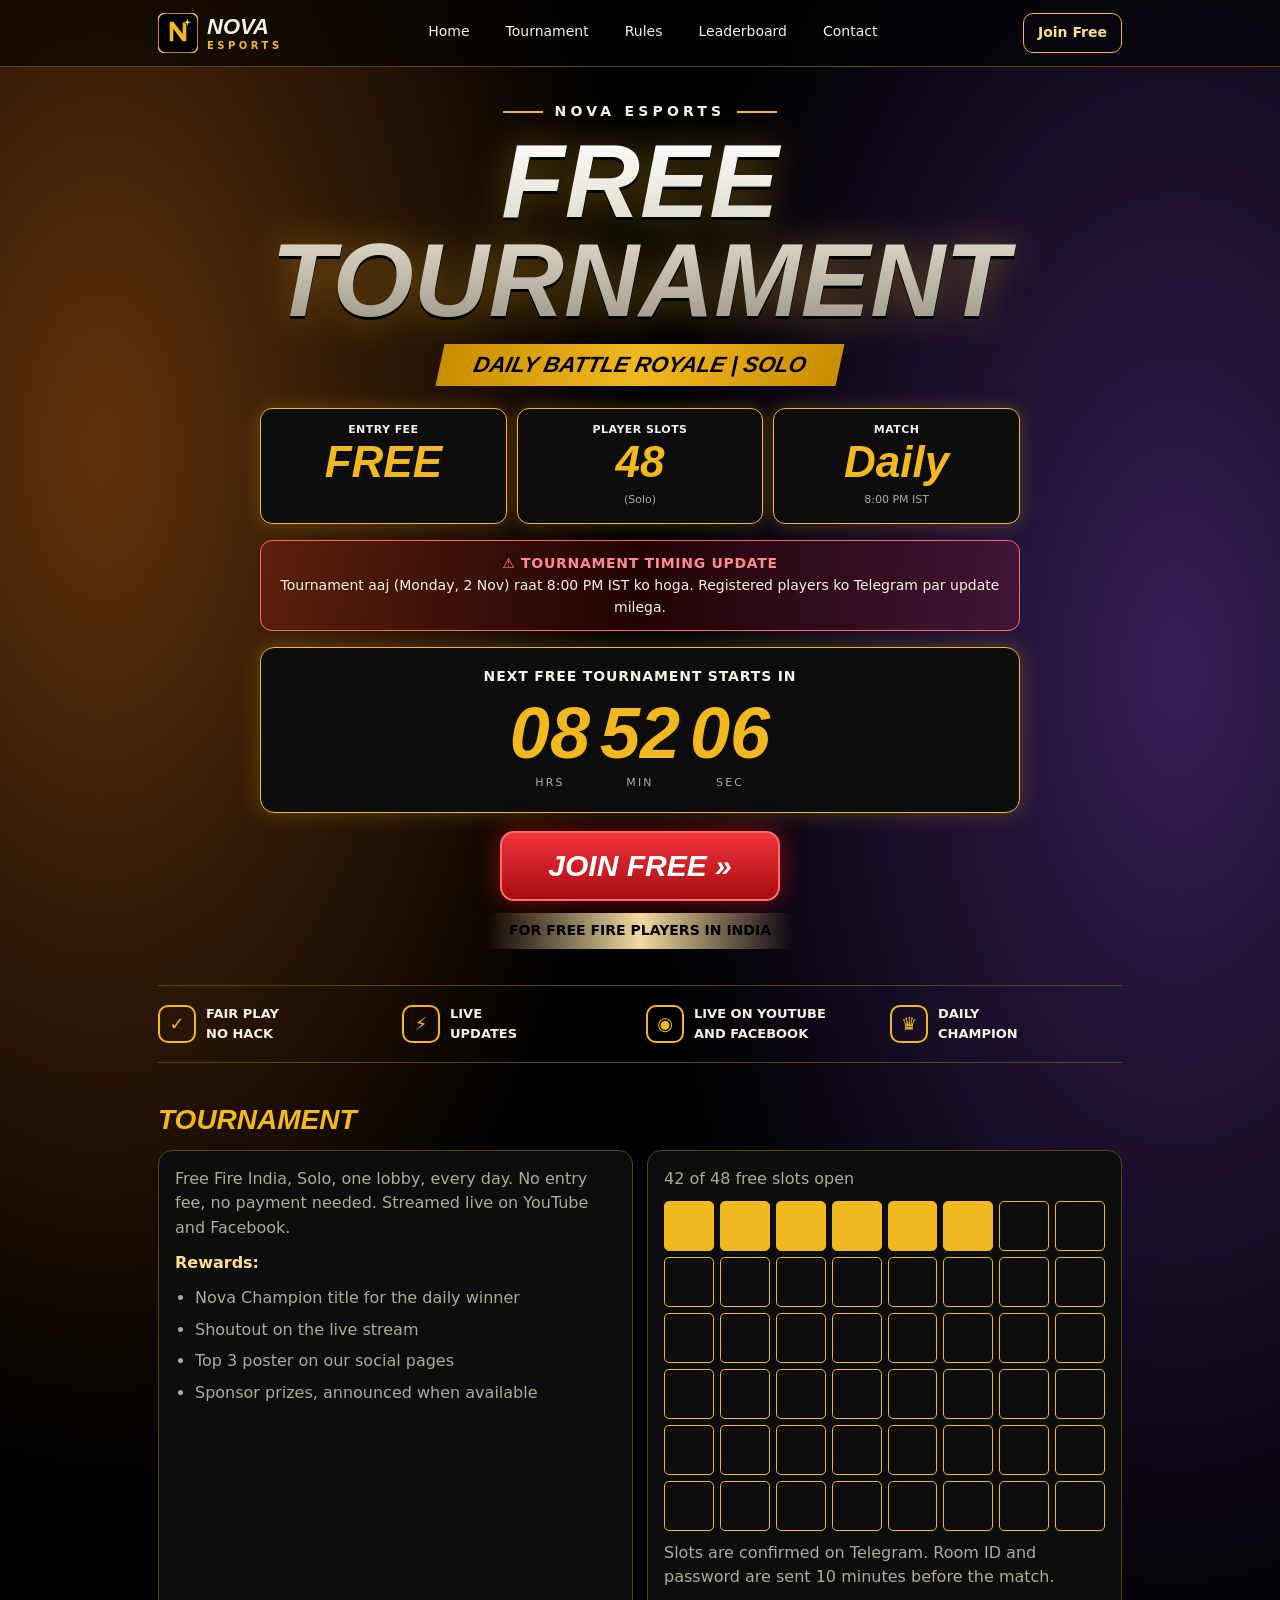
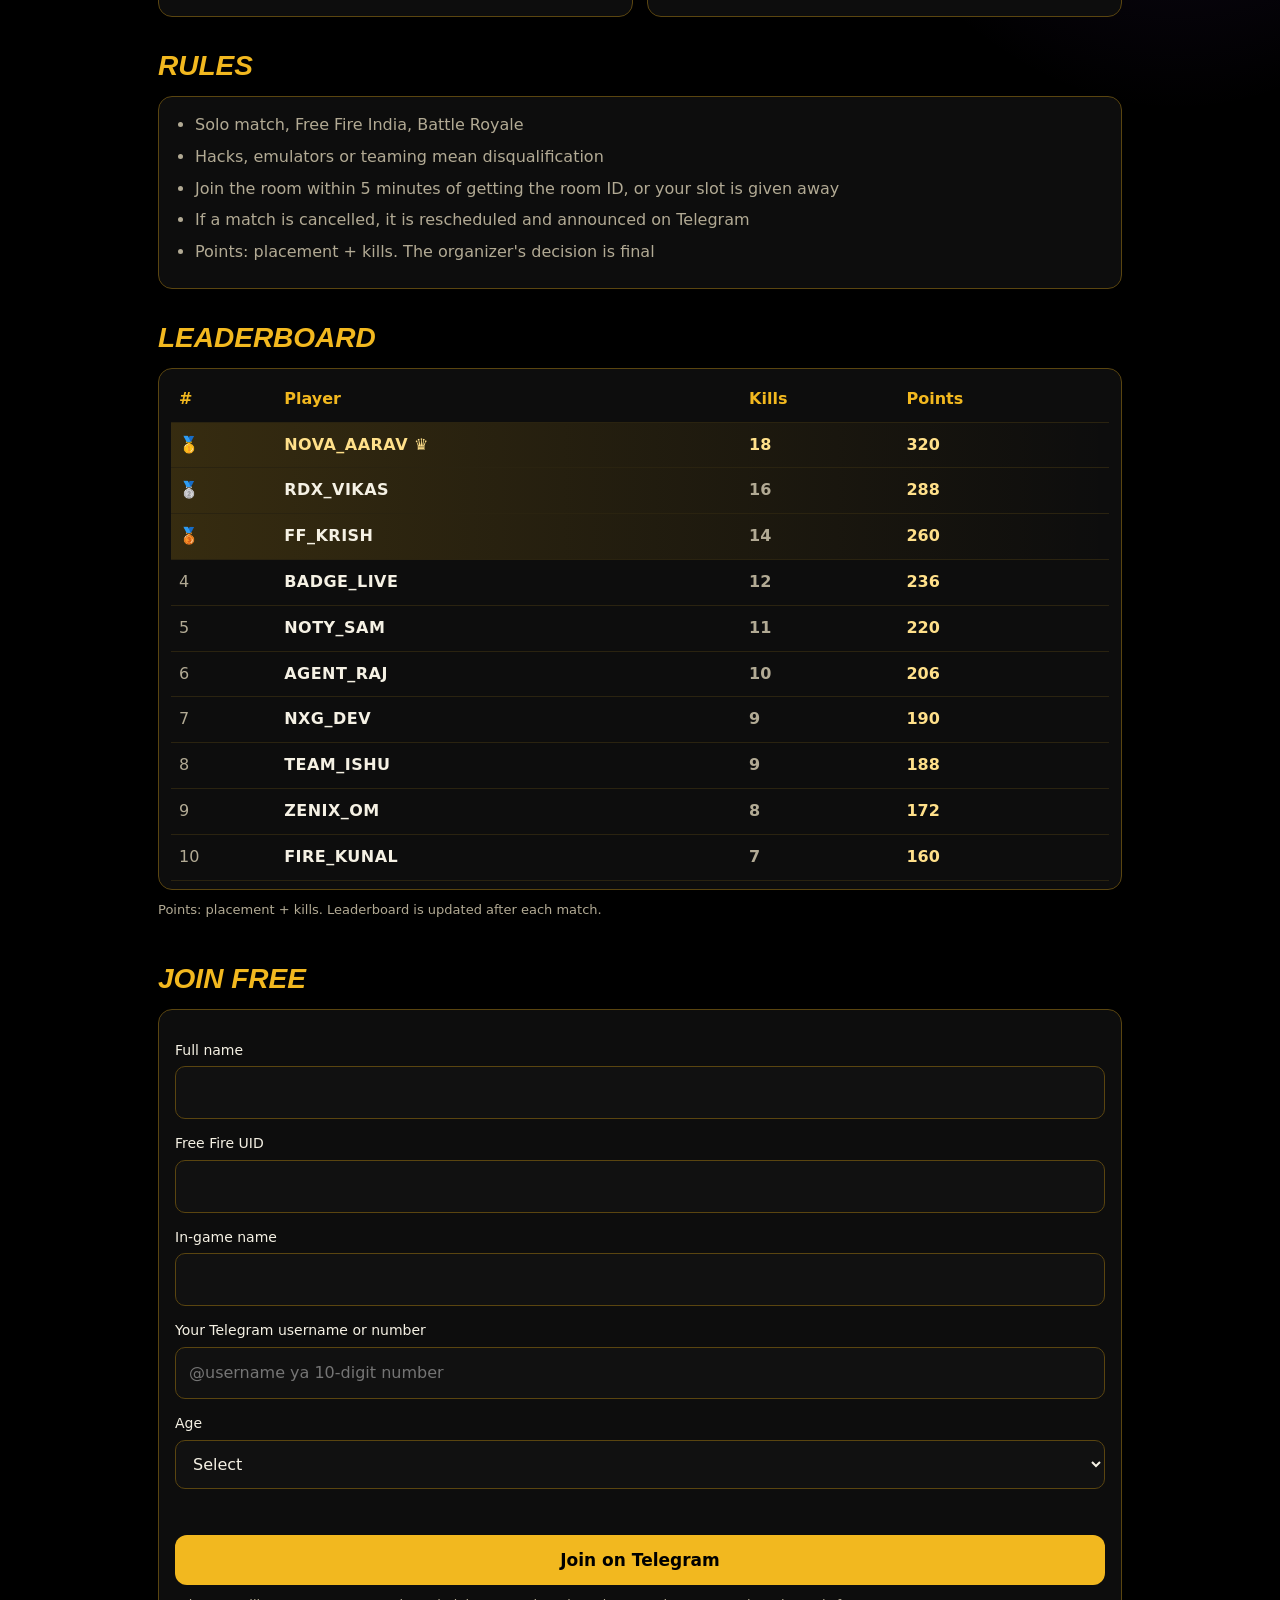
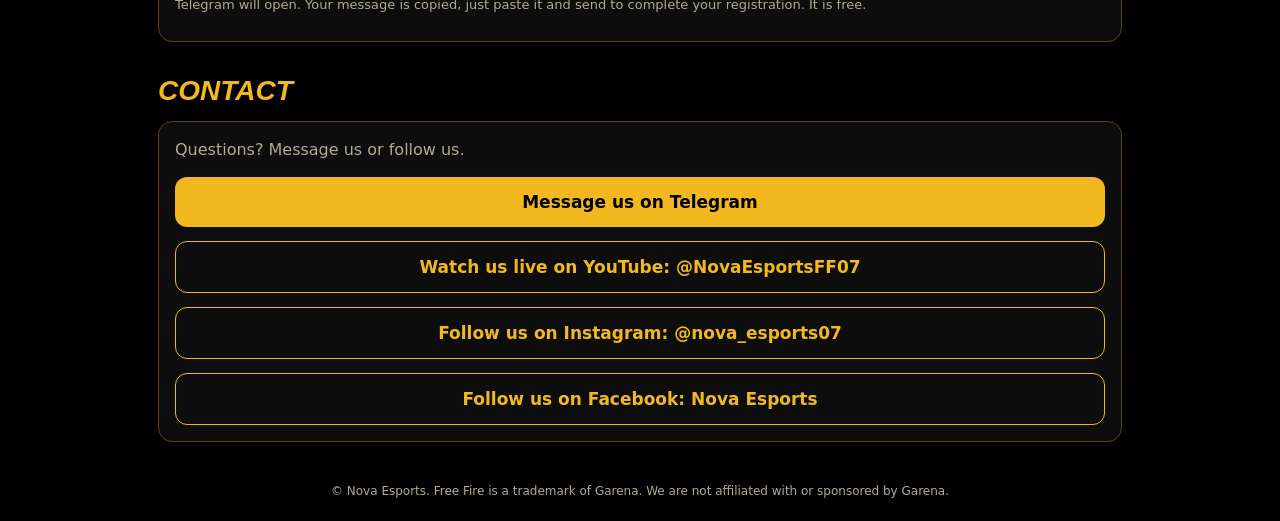
==== index.html @ c54a6882 "Switch registration and contact from WhatsApp to Telegram Co-Authored-By: Claude Sonnet 5.5 <noreply" ====
<!DOCTYPE html>
<html lang="en">
<head>
<meta charset="utf-8">
<meta name="viewport" content="width=device-width, initial-scale=1, viewport-fit=cover">
<meta name="theme-color" content="#000000">
<title>Nova Esports | Free Fire Free Daily Tournament</title>
<style>
:root{--gold:#f2b81f;--gold2:#ffe08a;--card:#0d0d0d;--line:#5a4510;--txt:#f5f1e4;--mut:#b2aa94;--red:#e0161e;color-scheme:dark;box-sizing:border-box;padding-top:env(safe-area-inset-top,0px);padding-bottom:env(safe-area-inset-bottom,0px)}
*{box-sizing:border-box}
html{scroll-behavior:smooth}
body{margin:0;color:var(--txt);font:16px/1.55 system-ui,-apple-system,"Segoe UI",Roboto,sans-serif;background:radial-gradient(ellipse 60% 40% at 8% 12%,rgba(255,130,30,.38),transparent 70%),radial-gradient(ellipse 60% 40% at 92% 18%,rgba(140,80,230,.38),transparent 70%),#000}
.wrap{max-width:1000px;margin:0 auto;padding:0 18px}
header{border-bottom:1px solid var(--line);background:rgba(0,0,0,.6)}
.bar{display:flex;align-items:center;gap:14px;padding:12px 18px;max-width:1000px;margin:0 auto;flex-wrap:wrap}
.brand{display:flex;align-items:center;gap:9px;font:900 italic 22px "Arial Black",Impact,sans-serif;color:var(--txt);text-decoration:none}
.brand small{display:block;font:600 10px system-ui;letter-spacing:.35em;color:var(--gold)}
nav{display:flex;gap:6px;overflow-x:auto;order:3;width:100%;padding-bottom:2px}
nav a{white-space:nowrap;color:var(--txt);text-decoration:none;padding:8px 14px;border-radius:8px;font-size:14px;border:1px solid transparent}
nav a:hover,nav a:focus-visible{border-color:var(--gold);color:var(--gold2);outline:none}
.reg{margin-left:auto;border:1.5px solid var(--gold);color:var(--gold2);padding:8px 14px;border-radius:10px;text-decoration:none;font-weight:600;font-size:14px}
@media(min-width:760px){nav{order:0;width:auto;flex:1;justify-content:center}}
.hero{text-align:center;padding:34px 0 10px}
.kick{letter-spacing:.3em;font-weight:600;font-size:14px}
.kick::before,.kick::after{content:"";display:inline-block;width:40px;height:2px;background:var(--gold);vertical-align:middle;margin:0 12px}
h1{margin:10px 0 0;font:900 italic clamp(44px,12vw,104px)/.95 "Arial Black",Impact,sans-serif;text-transform:uppercase;background:linear-gradient(#fff,#d9d4c4 55%,#9c9686);-webkit-background-clip:text;background-clip:text;color:transparent;filter:drop-shadow(0 3px 0 #000) drop-shadow(0 0 18px rgba(242,184,31,.35))}
.ribbon{display:inline-block;margin:14px 0 22px;padding:8px 34px;background:linear-gradient(90deg,#c98d00,var(--gold),#c98d00);color:#000;font:900 italic clamp(14px,3.6vw,22px) "Arial Black",Impact,sans-serif;transform:skewX(-12deg)}
.stats{display:grid;grid-template-columns:repeat(3,1fr);gap:10px;max-width:760px;margin:0 auto}
.stat{background:var(--card);border:1.5px solid var(--gold);border-radius:12px;padding:12px 6px;box-shadow:0 0 18px rgba(242,184,31,.25)}
.stat span{display:block;font-size:11px;font-weight:700;letter-spacing:.04em;text-transform:uppercase}
.stat b{display:block;font:900 italic clamp(24px,7vw,44px)/1.1 "Arial Black",Impact,sans-serif;color:var(--gold)}
.stat em{font-style:normal;font-size:11px;color:var(--mut)}
.timer{max-width:760px;margin:16px auto 0;background:var(--card);border:1.5px solid var(--gold);border-radius:14px;padding:16px 10px;box-shadow:0 0 22px rgba(242,184,31,.25)}
.timer>span{font-weight:700;letter-spacing:.06em;text-transform:uppercase;font-size:14px}
#cd{display:flex;justify-content:center;gap:10px;margin:8px 0 2px}
#cd div{min-width:68px}
#cd b{display:block;font:900 italic clamp(40px,13vw,72px)/1 "Arial Black",Impact,sans-serif;color:var(--gold)}
#cd i{font-style:normal;font-size:11px;letter-spacing:.2em;color:var(--mut)}
.cta{display:inline-block;margin:18px 0 12px;padding:16px 46px;border-radius:14px;border:2px solid #ff6a6f;background:linear-gradient(#f2323a,#a80c13);color:#fff;font:900 italic clamp(20px,5vw,30px) "Arial Black",Impact,sans-serif;text-decoration:none;box-shadow:0 0 26px rgba(224,22,30,.55)}
.tag{display:inline-block;padding:7px 22px;background:linear-gradient(90deg,transparent,#f3d9a0,transparent);color:#000;font-weight:700;font-size:14px}
.feat{display:grid;grid-template-columns:repeat(2,1fr);gap:12px;margin:26px 0 8px;padding:18px 0;border-top:1px solid var(--line);border-bottom:1px solid var(--line)}
@media(min-width:760px){.feat{grid-template-columns:repeat(4,1fr)}}
.feat div{display:flex;gap:10px;align-items:center;font-weight:700;font-size:13px;text-transform:uppercase;text-align:left}
.feat i{flex:none;width:38px;height:38px;border:2px solid var(--gold);border-radius:10px;display:grid;place-items:center;color:var(--gold);font-style:normal;font-size:18px}
section{padding:34px 0 0}
h2{font:900 italic 28px/1.1 "Arial Black",Impact,sans-serif;color:var(--gold);margin:0 0 14px;text-transform:uppercase}
p{color:var(--mut);margin:0 0 10px}
.card{background:var(--card);border:1px solid var(--line);border-radius:14px;padding:16px}
.two{display:grid;gap:14px}
@media(min-width:760px){.two{grid-template-columns:1fr 1fr}}
.grid{display:grid;grid-template-columns:repeat(8,1fr);gap:6px;margin:6px 0 10px}
.seat{aspect-ratio:1;border-radius:5px;border:1.5px solid var(--gold)}
.seat.full{background:var(--gold)}
ul{margin:0;padding-left:20px;color:var(--mut)}li{margin-bottom:7px}
table{width:100%;border-collapse:collapse;color:var(--mut)}th,td{padding:10px 8px;border-bottom:1px solid #2a2310;text-align:left}th{color:var(--gold)}
label{display:block;margin:14px 0 5px;font-size:14px}
input,select{width:100%;padding:13px;border-radius:10px;border:1px solid var(--line);background:#111;color:var(--txt);font:inherit}
input:focus,select:focus,.cta:focus-visible,button:focus-visible,a:focus-visible{outline:2px solid var(--gold);outline-offset:2px}
.btn{display:block;width:100%;text-align:center;padding:15px;border-radius:12px;border:0;background:var(--gold);color:#000;font:700 17px system-ui;text-decoration:none;cursor:pointer;margin-top:14px}
.btn.alt{background:transparent;color:var(--gold);border:1.5px solid var(--gold)}
#msg{margin-top:12px;color:#ff8a7a;font-size:14px;min-height:20px}
#out{display:none;position:fixed;inset:0;background:rgba(0,0,0,.88);z-index:50;padding:20px;overflow:auto}
#out .card{max-width:520px;margin:30px auto}
#out pre{white-space:pre-wrap;word-break:break-word;color:var(--txt);font:14px/1.5 ui-monospace,Menlo,monospace;margin:0 0 6px}
footer{margin:40px 0 20px;font-size:12px;color:var(--mut);text-align:center}
.card:has(table){padding:8px 12px;overflow-x:auto}tbody td:nth-child(2){font-weight:700;color:var(--txt);letter-spacing:.03em}tbody td:nth-child(n+3){font-weight:700}tbody td:last-child{color:var(--gold2)}.r1,.r2,.r3{background:linear-gradient(90deg,rgba(242,184,31,.18),transparent)}.r1 td{color:var(--gold2)!important}
.notice{max-width:760px;margin:16px auto 0;padding:12px 14px;border:1.5px solid #ff6a6f;border-radius:12px;background:rgba(224,22,30,.15);color:var(--txt);font-size:14px}.notice b{color:#ff8a8f;letter-spacing:.05em}
</style>
</head>
<body>
<header><div class="bar">
<a class="brand" href="#home"><svg width="40" height="40" viewBox="0 0 512 512" aria-hidden="true"><rect width="512" height="512" rx="96" fill="#000" stroke="#f2b81f" stroke-width="20"/><path d="M150 360V112h46l120 158V112h46v248h-46L196 202v158z" fill="#f2b81f"/><path d="M376 62l14 42 42 14-42 14-14 42-14-42-42-14 42-14z" fill="#ffe08a" stroke="#000" stroke-width="8" stroke-linejoin="round"/></svg><span>NOVA<small>ESPORTS</small></span></a>
<nav aria-label="Menu"><a href="#home">Home</a><a href="#tournament">Tournament</a><a href="#rules">Rules</a><a href="#leaderboard">Leaderboard</a><a href="#contact">Contact</a></nav>
<a class="reg" href="#join">Join Free</a>
</div></header>

<main class="wrap" id="home">
<div class="hero">
<div class="kick">NOVA ESPORTS</div>
<h1>Free<br>Tournament</h1>
<div class="ribbon">DAILY BATTLE ROYALE | SOLO</div>
<div class="stats">
<div class="stat"><span>Entry fee</span><b>FREE</b></div>
<div class="stat"><span>Player slots</span><b>48</b><em>(Solo)</em></div>
<div class="stat"><span>Match</span><b>Daily</b><em id="at"></em></div>
</div>
<div class="notice" role="status"><b>⚠ TOURNAMENT TIMING UPDATE</b><br>Tournament aaj (Monday, 2 Nov) raat 8:00 PM IST ko hoga. Registered players ko Telegram par update milega.</div>
<div class="timer"><span id="cdLbl">Next free tournament starts in</span><div id="cd"><div><b id="cdH">00</b><i>HRS</i></div><div><b id="cdM">00</b><i>MIN</i></div><div><b id="cdS">00</b><i>SEC</i></div></div></div>
<a class="cta" href="#join">JOIN FREE »</a><br>
<span class="tag">FOR FREE FIRE PLAYERS IN INDIA</span>
</div>
<div class="feat">
<div><i>✓</i>Fair play<br>No hack</div>
<div><i>⚡</i>Live<br>updates</div>
<div><i>◉</i>Live on YouTube<br>and Facebook</div>
<div><i>♛</i>Daily<br>champion</div>
</div>

<section id="tournament">
<h2>Tournament</h2>
<div class="two">
<div class="card">
<p>Free Fire India, Solo, one lobby, every day. No entry fee, no payment needed. Streamed live on YouTube and Facebook.</p>
<p><b style="color:var(--gold2)">Rewards:</b></p>
<ul>
<li>Nova Champion title for the daily winner</li>
<li>Shoutout on the live stream</li>
<li>Top 3 poster on our social pages</li>
<li>Sponsor prizes, announced when available</li>
</ul>
</div>
<div class="card">
<p id="slotTxt"></p>
<div class="grid" id="grid" aria-label="Slots"></div>
<p>Slots are confirmed on Telegram. Room ID and password are sent 10 minutes before the match.</p>
</div>
</div>
</section>

<section id="rules">
<h2>Rules</h2>
<div class="card"><ul>
<li>Solo match, Free Fire India, Battle Royale</li>
<li>Hacks, emulators or teaming mean disqualification</li>
<li>Join the room within 5 minutes of getting the room ID, or your slot is given away</li>
<li>If a match is cancelled, it is rescheduled and announced on Telegram</li>
<li>Points: placement + kills. The organizer's decision is final</li>
</ul></div>
</section>

<section id="leaderboard">
<h2>Leaderboard</h2>
<div class="card"><table><thead><tr><th>#</th><th>Player</th><th>Kills</th><th>Points</th></tr></thead>
<tbody><tr class="r1"><td>🥇</td><td>NOVA_AARAV ♛</td><td>18</td><td>320</td></tr><tr class="r2"><td>🥈</td><td>RDX_VIKAS</td><td>16</td><td>288</td></tr><tr class="r3"><td>🥉</td><td>FF_KRISH</td><td>14</td><td>260</td></tr><tr class="r4"><td>4</td><td>BADGE_LIVE</td><td>12</td><td>236</td></tr><tr class="r5"><td>5</td><td>NOTY_SAM</td><td>11</td><td>220</td></tr><tr class="r6"><td>6</td><td>AGENT_RAJ</td><td>10</td><td>206</td></tr><tr class="r7"><td>7</td><td>NXG_DEV</td><td>9</td><td>190</td></tr><tr class="r8"><td>8</td><td>TEAM_ISHU</td><td>9</td><td>188</td></tr><tr class="r9"><td>9</td><td>ZENIX_OM</td><td>8</td><td>172</td></tr><tr class="r10"><td>10</td><td>FIRE_KUNAL</td><td>7</td><td>160</td></tr></tbody></table></div>
<p style="margin-top:10px;font-size:13px">Points: placement + kills. Leaderboard is updated after each match.</p>
</section>

<section id="join">
<h2>Join Free</h2>
<div class="card">
<label for="name">Full name</label><input id="name" autocomplete="name">
<label for="uid">Free Fire UID</label><input id="uid" inputmode="numeric">
<label for="ign">In-game name</label><input id="ign">
<label for="num">Your Telegram username or number</label><input id="num" autocomplete="off" placeholder="@username ya 10-digit number">
<label for="age">Age</label>
<select id="age"><option value="">Select</option><option>18 or older</option><option>Under 18</option></select>
<div id="msg" role="alert"></div>
<button class="btn" id="send" type="button">Join on Telegram</button>
<p style="margin-top:10px;font-size:13px">Telegram will open. Your message is copied, just paste it and send to complete your registration. It is free.</p>
</div>
</section>

<section id="contact">
<h2>Contact</h2>
<div class="card"><p>Questions? Message us or follow us.</p>
<a class="btn" id="wa" href="#" target="_blank" rel="noopener">Message us on Telegram</a>
<a class="btn alt" href="https://www.youtube.com/@NovaEsportsFF07" target="_blank" rel="noopener">Watch us live on YouTube: @NovaEsportsFF07</a>
<a class="btn alt" href="https://www.instagram.com/nova_esports07" target="_blank" rel="noopener">Follow us on Instagram: @nova_esports07</a>
<a class="btn alt" href="https://www.facebook.com/share/1H7sFfinFJ/" target="_blank" rel="noopener">Follow us on Facebook: Nova Esports</a></div>
</section>

<div id="out" role="dialog" aria-label="Your registration message"><div class="card"><p style="color:var(--gold2);font-weight:700">Almost done! Send this message to Nova Esports on Telegram:</p><pre id="outTxt"></pre><a class="btn" id="outLink" href="#" target="_blank" rel="noopener">Open Telegram</a><button class="btn alt" id="outCopy" type="button">Copy message</button><p style="margin-top:12px;font-size:13px">Tap Open Telegram, paste the copied message in the chat and send. If it was not copied, tap Copy message first.</p><button class="btn alt" id="outClose" type="button">Close</button></div></div>

<footer>© Nova Esports. Free Fire is a trademark of Garena. We are not affiliated with or sponsored by Garena.</footer>
</main>

<script>
/* Edit these details */
var CFG={tg:"https://t.me/NovaEsport07",freeH:20,freeM:0,filled:6,total:48,next:[2026,11,2]};
var $=function(i){return document.getElementById(i)};
function pad(n){return(n<10?"0":"")+n}
$("wa").href=CFG.tg;
var h12=CFG.freeH%12||12;
$("at").textContent=h12+":"+pad(CFG.freeM)+" "+(CFG.freeH<12?"AM":"PM")+" IST";
var g=$("grid");
for(var i=0;i<CFG.total;i++){var s=document.createElement("div");s.className="seat"+(i<CFG.filled?" full":"");g.appendChild(s)}
$("slotTxt").textContent=(CFG.total-CFG.filled)+" of "+CFG.total+" free slots open";
function tick(){
  var now=Date.now(),d=new Date(now+19800000),t=Date.UTC(d.getUTCFullYear(),d.getUTCMonth(),d.getUTCDate(),CFG.freeH,CFG.freeM)-19800000;
  if(CFG.next){var nt=Date.UTC(CFG.next[0],CFG.next[1]-1,CFG.next[2],CFG.freeH,CFG.freeM)-19800000;if(now<nt){$("cd").style.display="flex";$("cdLbl").textContent="Next free tournament starts in";var q=Math.floor((nt-now)/1000);$("cdH").textContent=pad(Math.floor(q/3600));$("cdM").textContent=pad(Math.floor(q%3600/60));$("cdS").textContent=pad(q%60);return}}
  if(now>=t&&now<t+3600000){$("cdLbl").textContent="LIVE NOW";$("cd").style.display="none";return}
  $("cd").style.display="flex";$("cdLbl").textContent="Next free tournament starts in";
  if(now>=t+3600000)t+=86400000;
  var s=Math.floor((t-now)/1000);
  $("cdH").textContent=pad(Math.floor(s/3600));$("cdM").textContent=pad(Math.floor(s%3600/60));$("cdS").textContent=pad(s%60);
}
tick();setInterval(tick,1000);
function go(t){
  $("outTxt").textContent=t;
  $("outLink").href=CFG.tg;if(navigator.clipboard){navigator.clipboard.writeText(t).catch(function(){})}
  $("out").style.display="block";
}
$("outClose").onclick=function(){$("out").style.display="none"};
$("outCopy").onclick=function(){var b=this;if(navigator.clipboard){navigator.clipboard.writeText($("outTxt").textContent).then(function(){b.textContent="Copied";setTimeout(function(){b.textContent="Copy message"},1800)},function(){})}};
$("send").onclick=function(){
  var v=function(i){return $(i).value.trim()};
  var m=$("msg");m.textContent="";
  if(!v("name")||!v("uid")||!v("ign")||!v("num")||!v("age")){m.textContent="Please fill in all fields.";return}
  if(!/^\d{8,12}$/.test(v("uid"))){m.textContent="Free Fire UID must be 8 to 12 digits.";return}
  if(v("num").length<5){m.textContent="Enter your Telegram username or number.";return}
  go("Nova Esports FREE Daily Registration\nName: "+v("name")+"\nUID: "+v("uid")+"\nIn-game name: "+v("ign")+"\nTelegram: "+v("num")+"\nAge: "+v("age"));
};
</script>
</body>
</html>
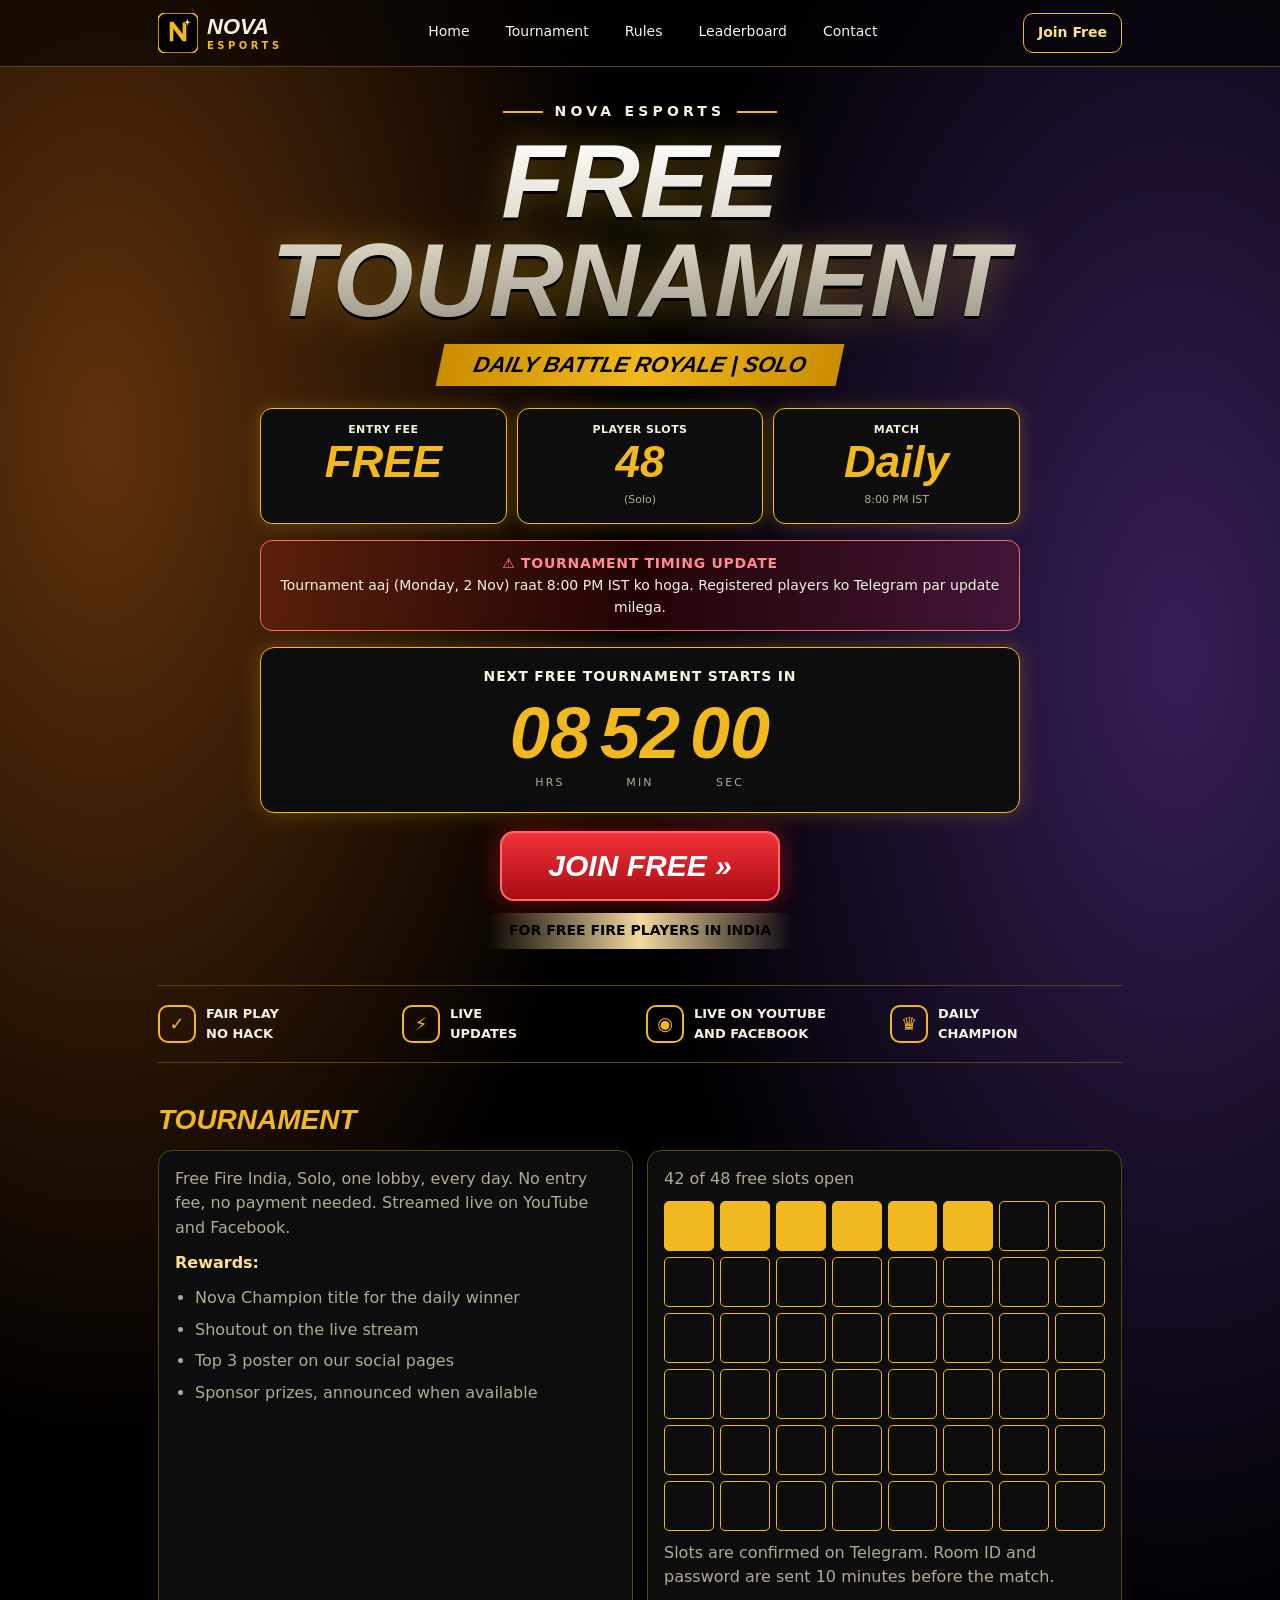
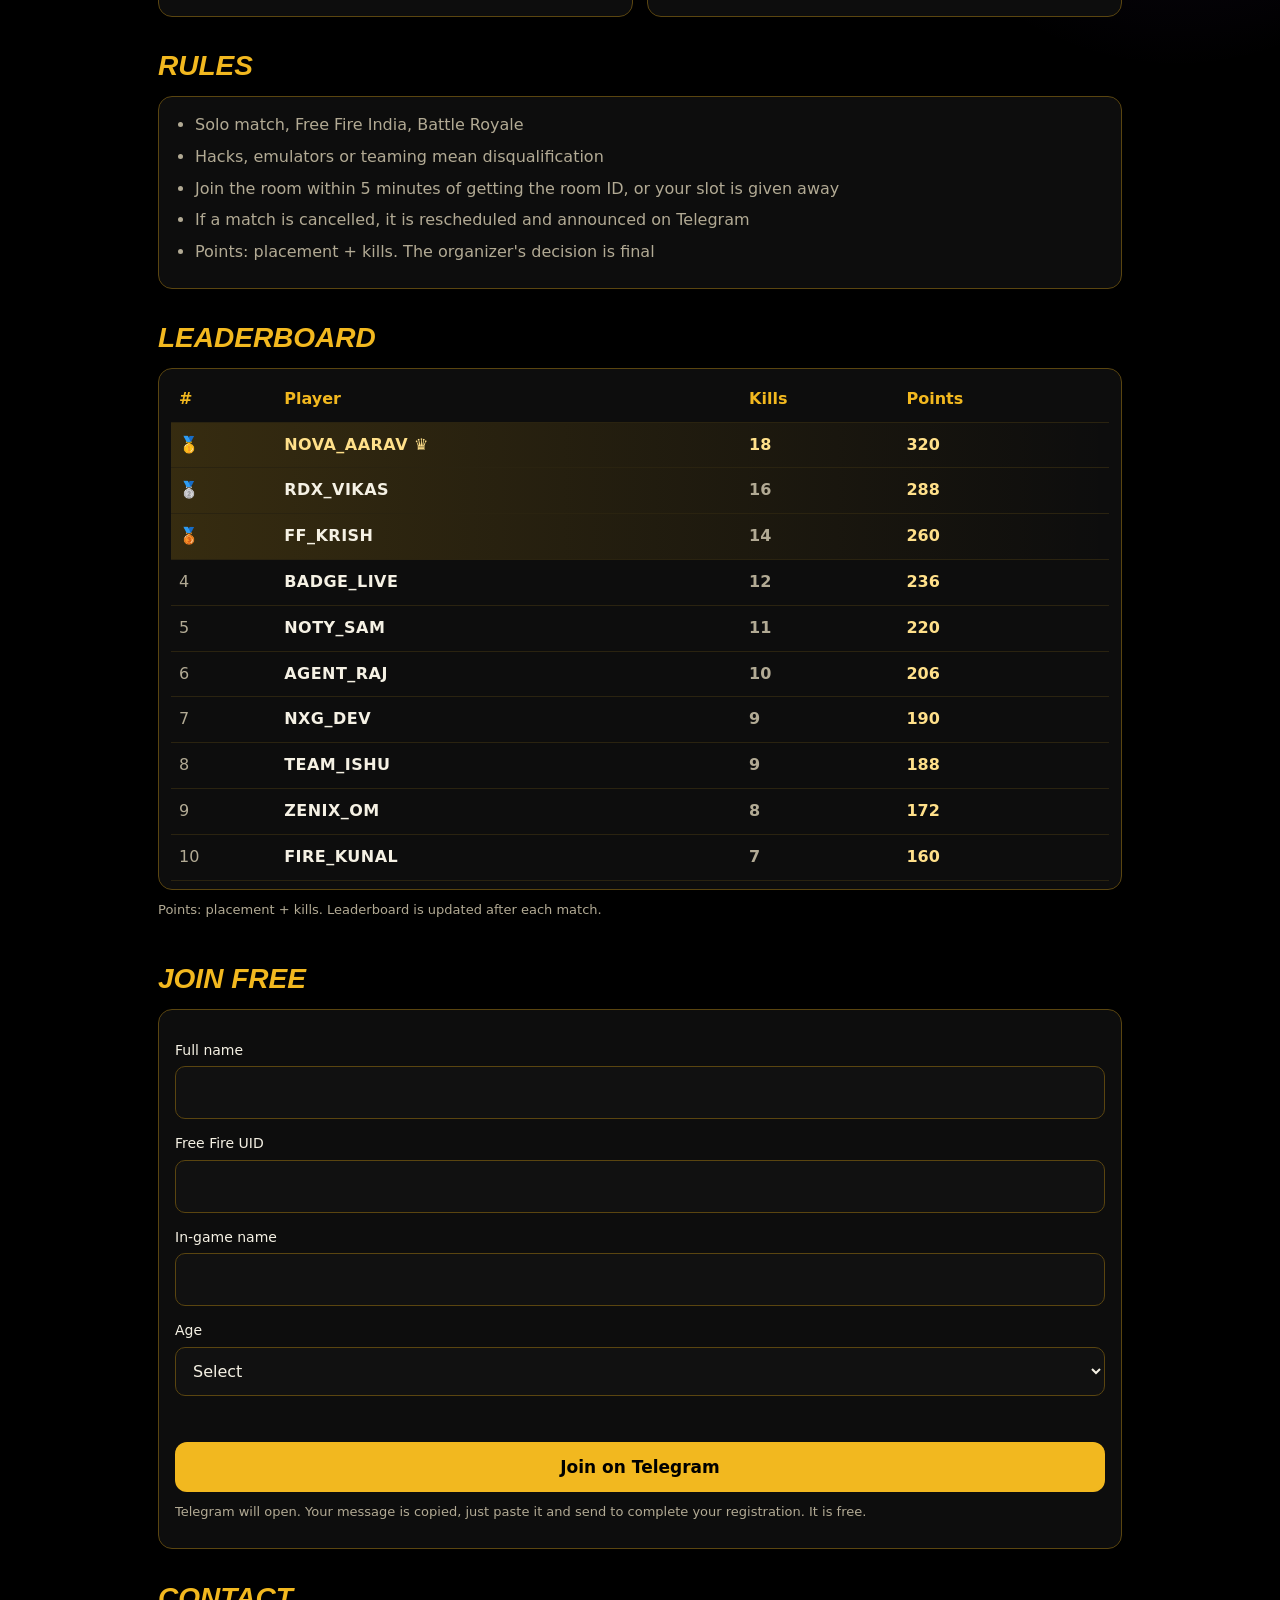
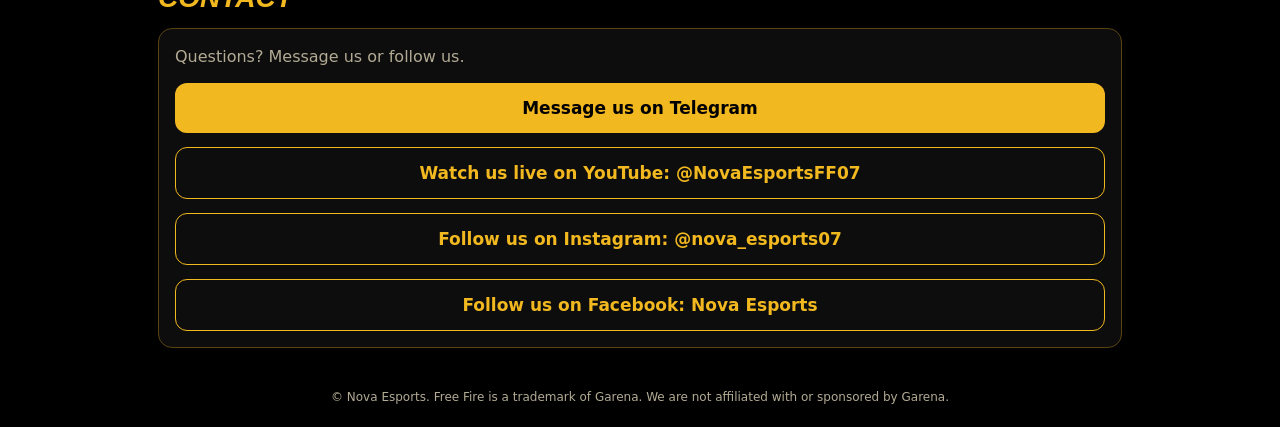
==== commit a149bedd: "Remove Telegram username field from join form Co-Authored-By: Claude Sonnet 5.5 <noreply@anthropic.c" ====
--- a/index.html
+++ b/index.html
@@ -141,7 +141,7 @@
 <label for="name">Full name</label><input id="name" autocomplete="name">
 <label for="uid">Free Fire UID</label><input id="uid" inputmode="numeric">
 <label for="ign">In-game name</label><input id="ign">
-<label for="num">Your Telegram username or number</label><input id="num" autocomplete="off" placeholder="@username ya 10-digit number">
+
 <label for="age">Age</label>
 <select id="age"><option value="">Select</option><option>18 or older</option><option>Under 18</option></select>
 <div id="msg" role="alert"></div>
@@ -195,10 +195,9 @@
 $("send").onclick=function(){
   var v=function(i){return $(i).value.trim()};
   var m=$("msg");m.textContent="";
-  if(!v("name")||!v("uid")||!v("ign")||!v("num")||!v("age")){m.textContent="Please fill in all fields.";return}
+  if(!v("name")||!v("uid")||!v("ign")||!v("age")){m.textContent="Please fill in all fields.";return}
   if(!/^\d{8,12}$/.test(v("uid"))){m.textContent="Free Fire UID must be 8 to 12 digits.";return}
-  if(v("num").length<5){m.textContent="Enter your Telegram username or number.";return}
-  go("Nova Esports FREE Daily Registration\nName: "+v("name")+"\nUID: "+v("uid")+"\nIn-game name: "+v("ign")+"\nTelegram: "+v("num")+"\nAge: "+v("age"));
+  go("Nova Esports FREE Daily Registration\nName: "+v("name")+"\nUID: "+v("uid")+"\nIn-game name: "+v("ign")+"\nAge: "+v("age"));
 };
 </script>
 </body>
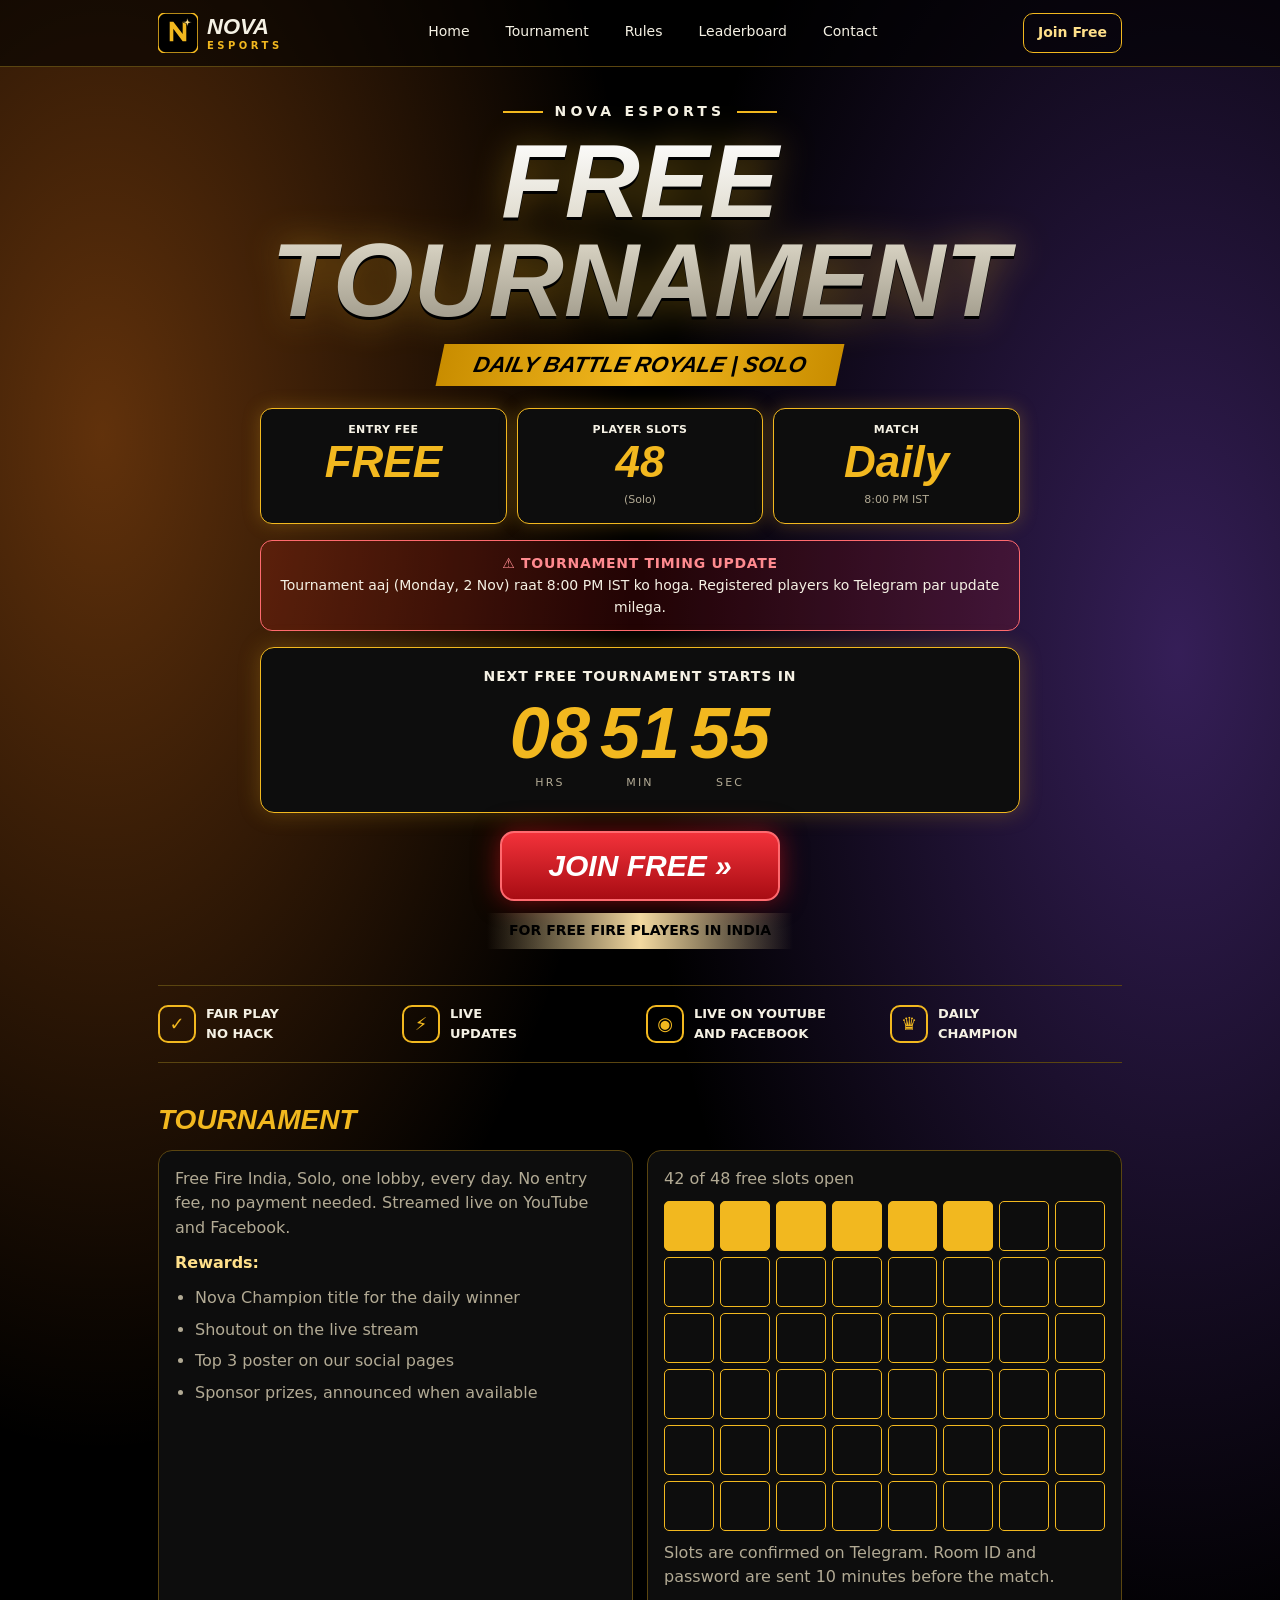
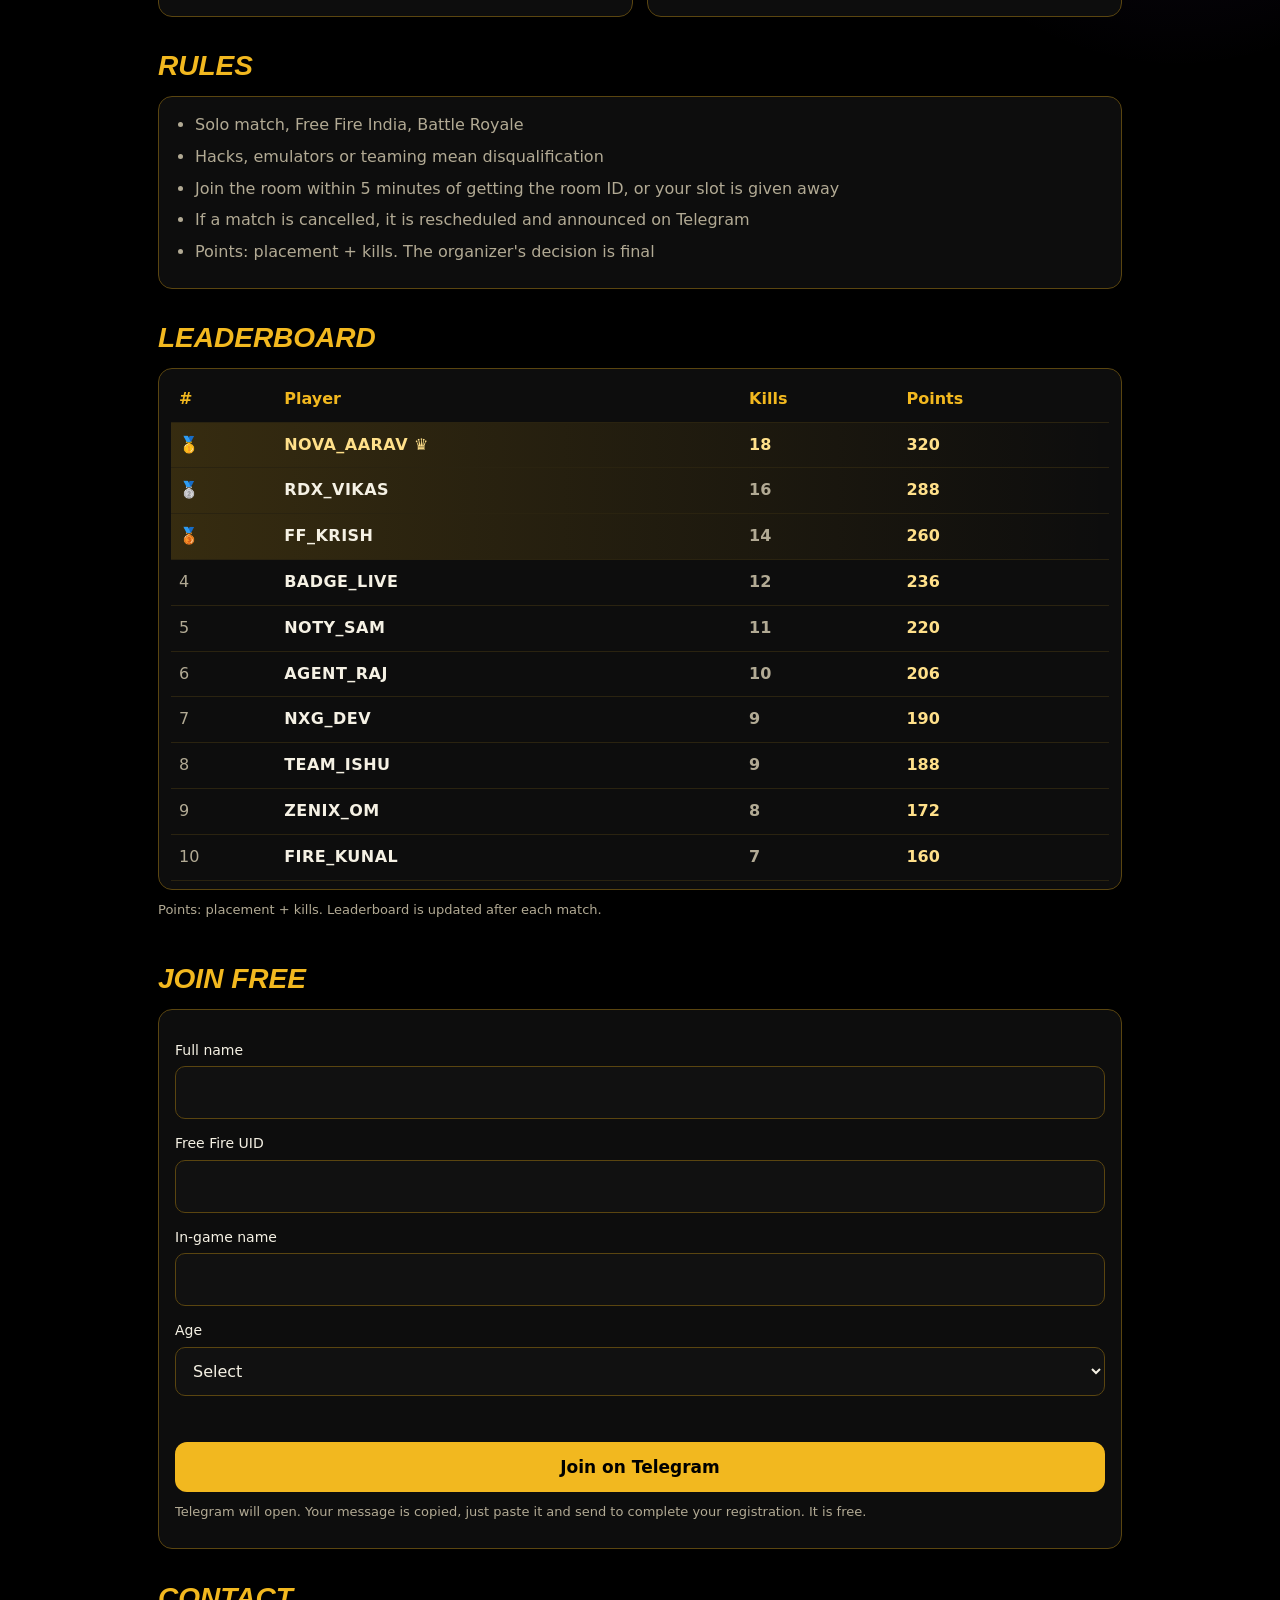
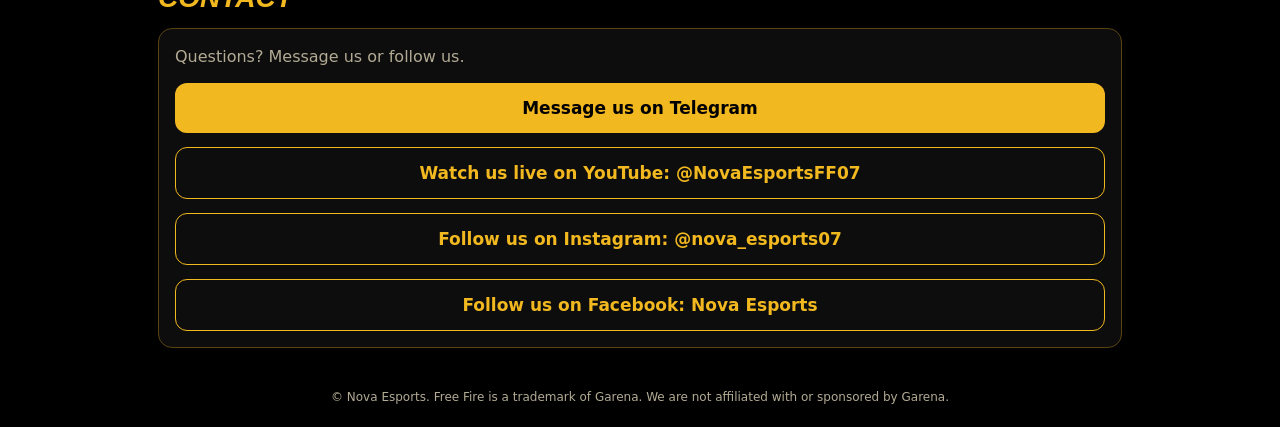
==== commit e9b9a8f6: "Point Telegram link to the new group Co-Authored-By: Claude Sonnet 5.5 <noreply@anthropic.com> Claud" ====
--- a/index.html
+++ b/index.html
@@ -166,7 +166,7 @@
 
 <script>
 /* Edit these details */
-var CFG={tg:"https://t.me/NovaEsport07",freeH:20,freeM:0,filled:6,total:48,next:[2026,11,2]};
+var CFG={tg:"https://t.me/novasports07",freeH:20,freeM:0,filled:6,total:48,next:[2026,11,2]};
 var $=function(i){return document.getElementById(i)};
 function pad(n){return(n<10?"0":"")+n}
 $("wa").href=CFG.tg;
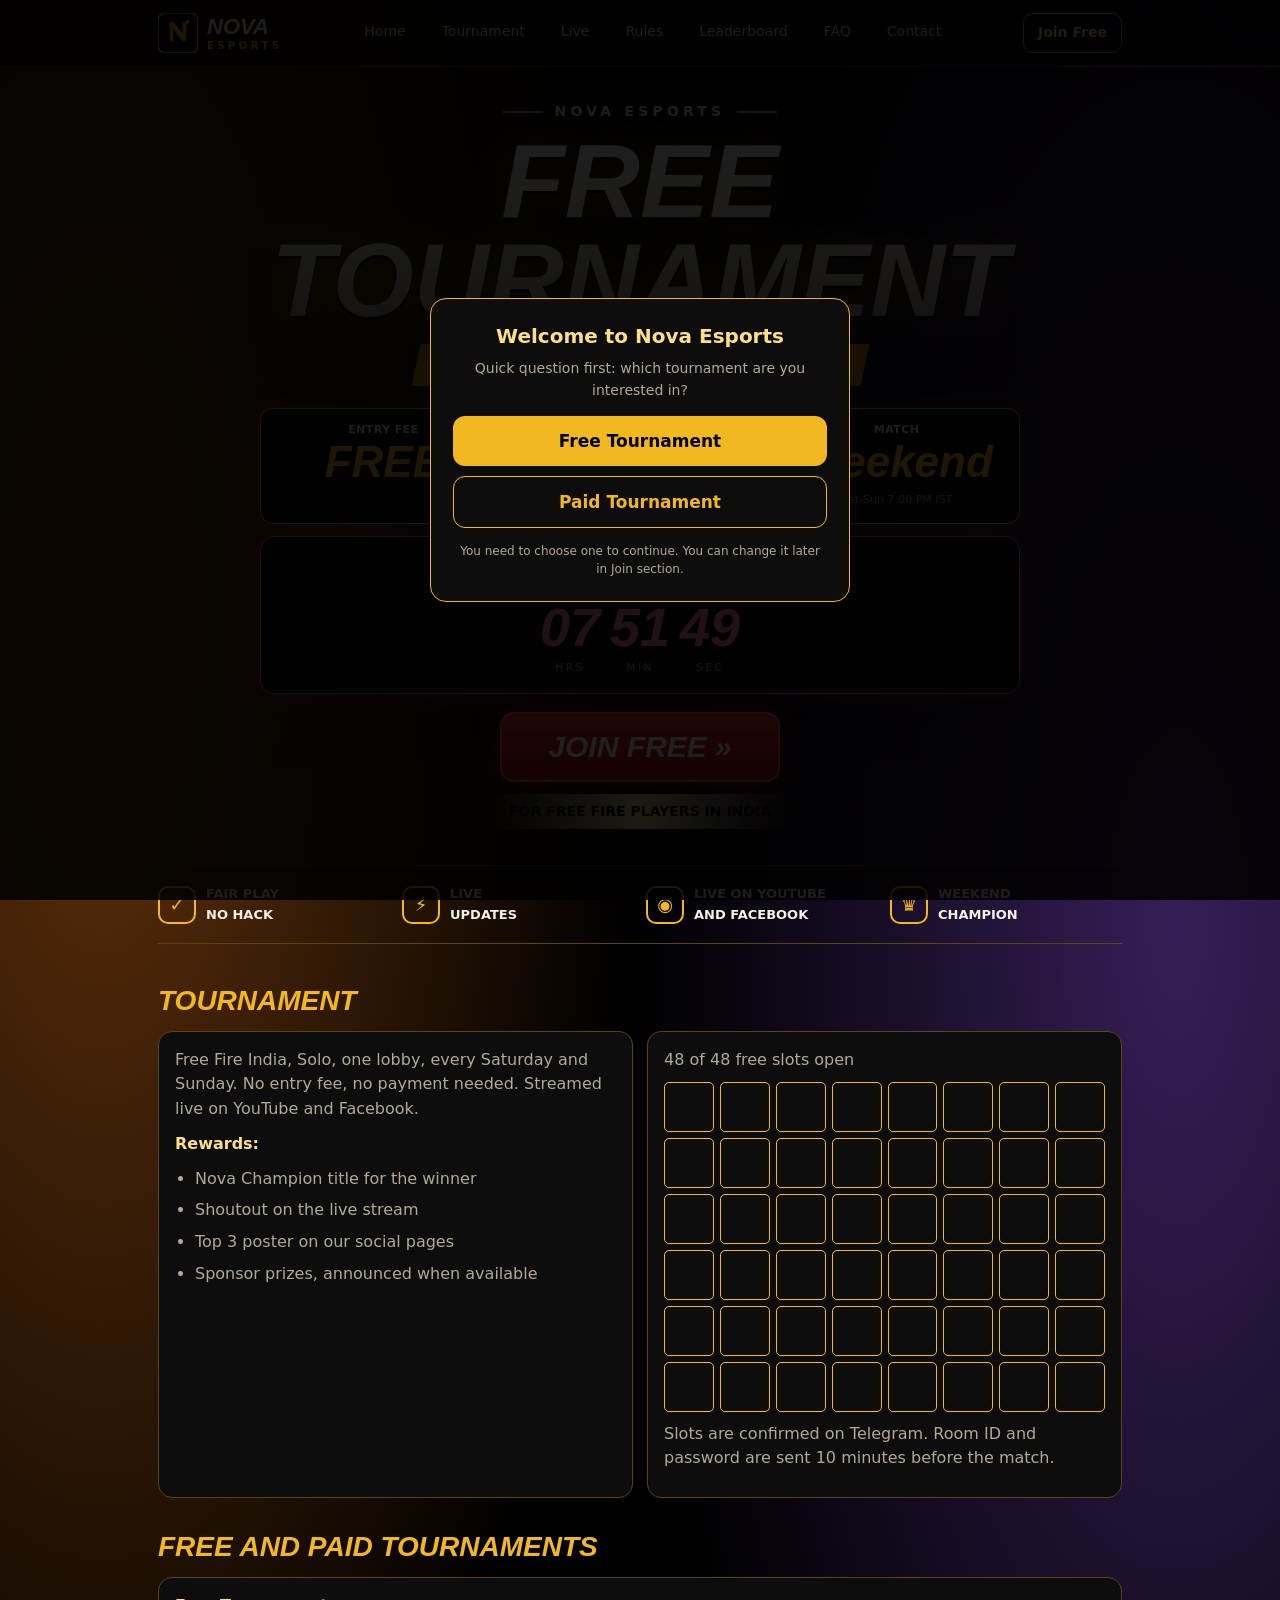
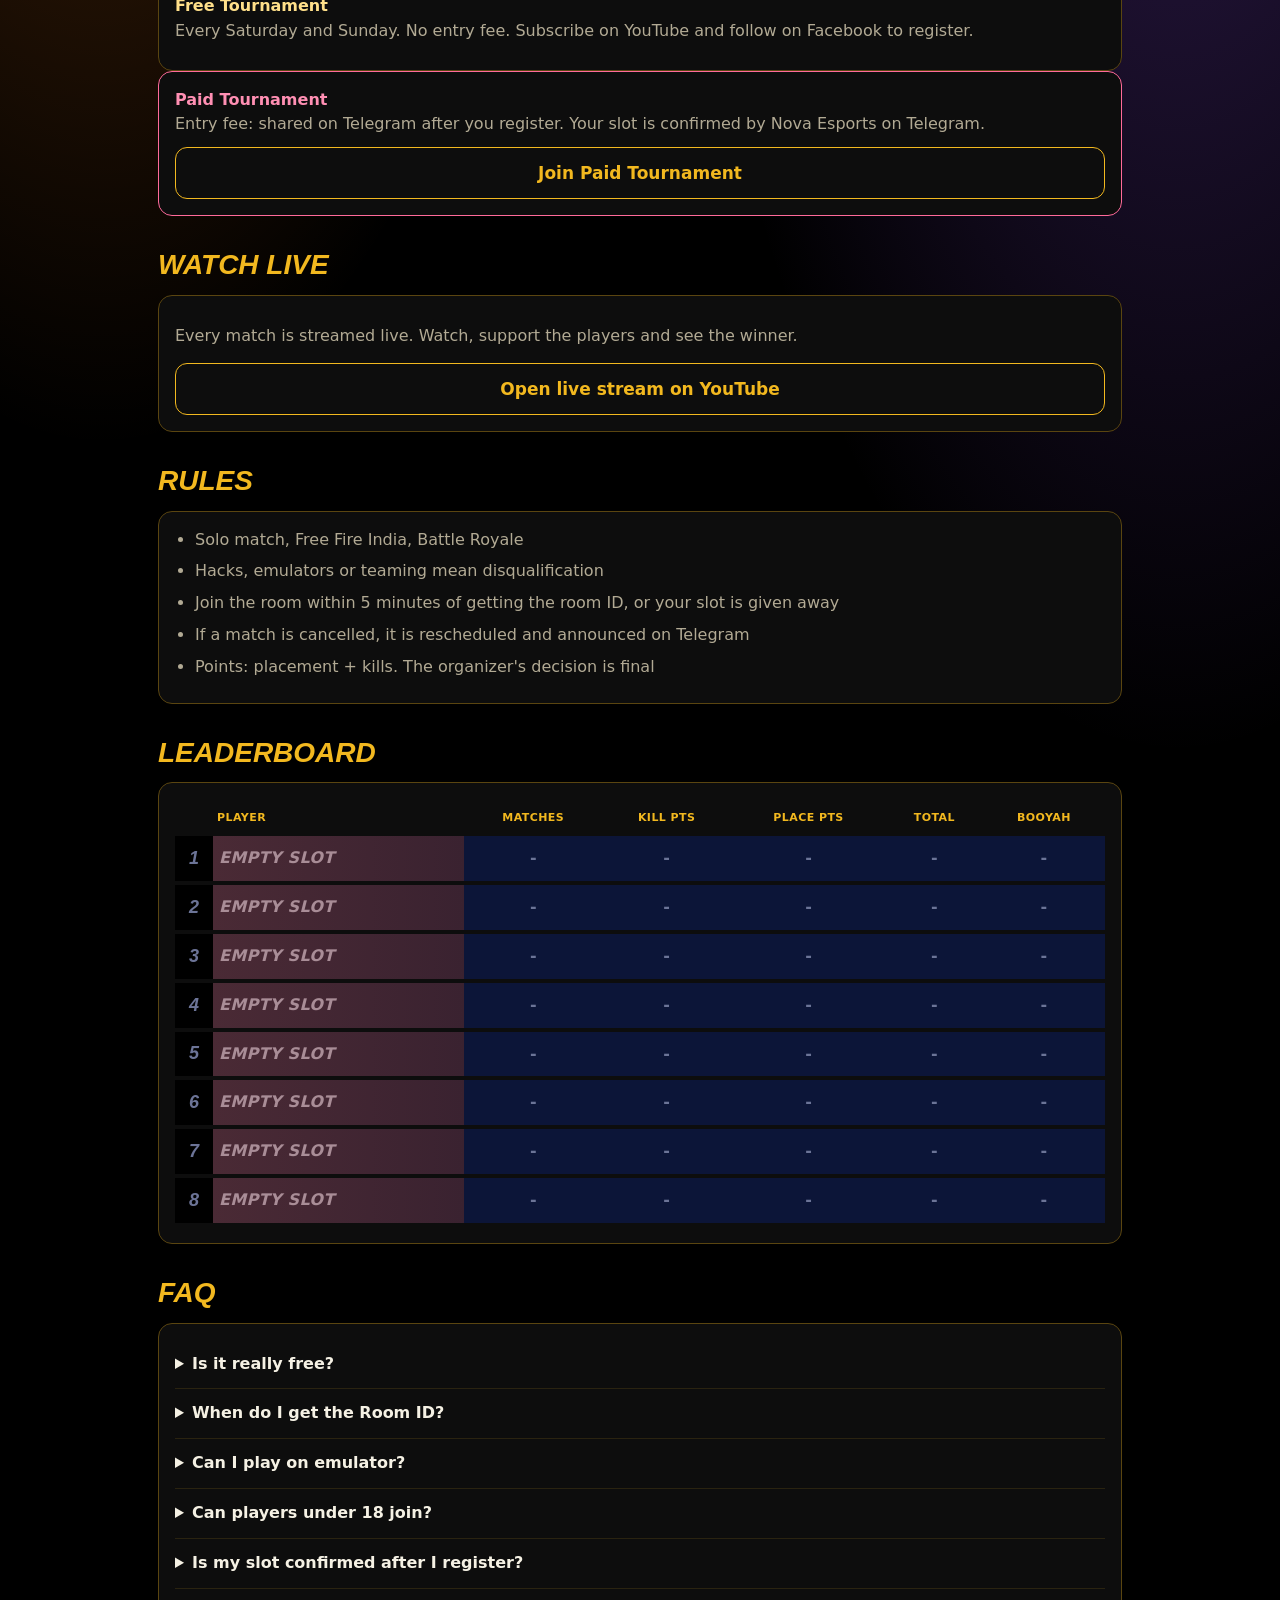
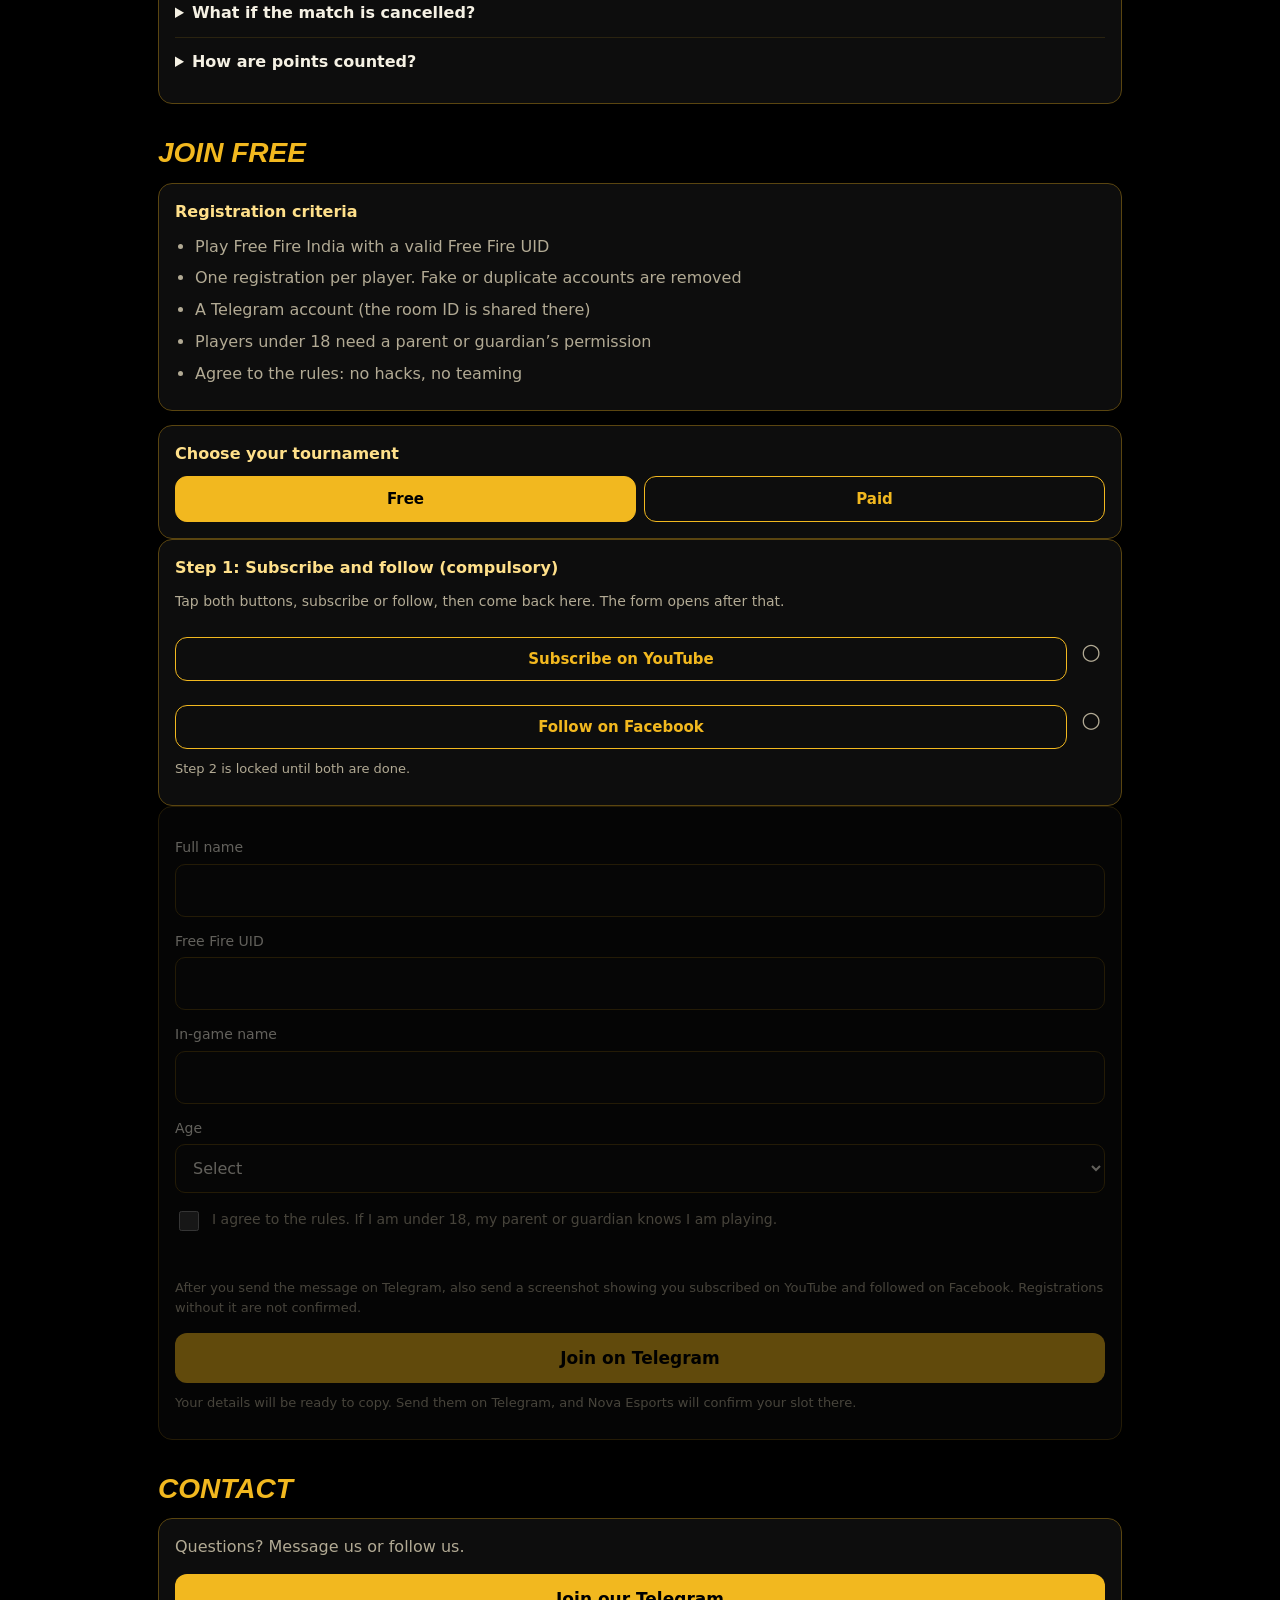
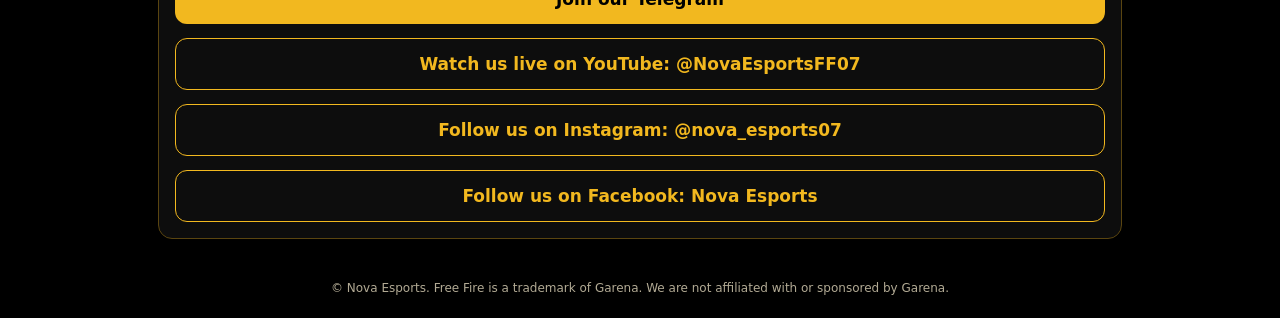
==== commit 7e1a420d: "Update site to latest version with Telegram group link Co-Authored-By: Claude Sonnet 5.5 <noreply@an" ====
--- a/index.html
+++ b/index.html
@@ -4,7 +4,7 @@
 <meta charset="utf-8">
 <meta name="viewport" content="width=device-width, initial-scale=1, viewport-fit=cover">
 <meta name="theme-color" content="#000000">
-<title>Nova Esports | Free Fire Free Daily Tournament</title>
+<title>Nova Esports | Free Fire Free Weekend Tournament</title>
 <style>
 :root{--gold:#f2b81f;--gold2:#ffe08a;--card:#0d0d0d;--line:#5a4510;--txt:#f5f1e4;--mut:#b2aa94;--red:#e0161e;color-scheme:dark;box-sizing:border-box;padding-top:env(safe-area-inset-top,0px);padding-bottom:env(safe-area-inset-bottom,0px)}
 *{box-sizing:border-box}
@@ -58,19 +58,45 @@
 input:focus,select:focus,.cta:focus-visible,button:focus-visible,a:focus-visible{outline:2px solid var(--gold);outline-offset:2px}
 .btn{display:block;width:100%;text-align:center;padding:15px;border-radius:12px;border:0;background:var(--gold);color:#000;font:700 17px system-ui;text-decoration:none;cursor:pointer;margin-top:14px}
 .btn.alt{background:transparent;color:var(--gold);border:1.5px solid var(--gold)}
+.done{background:var(--gold)!important;color:#000!important}
+.locked{opacity:.35;pointer-events:none}
+.chk{display:flex;gap:10px;align-items:flex-start;margin-top:16px;color:var(--mut);font-size:14px}.chk input{width:20px;height:20px;margin-top:2px}
 #msg{margin-top:12px;color:#ff8a7a;font-size:14px;min-height:20px}
 #out{display:none;position:fixed;inset:0;background:rgba(0,0,0,.88);z-index:50;padding:20px;overflow:auto}
 #out .card{max-width:520px;margin:30px auto}
 #out pre{white-space:pre-wrap;word-break:break-word;color:var(--txt);font:14px/1.5 ui-monospace,Menlo,monospace;margin:0 0 6px}
+.vid{position:relative;aspect-ratio:16/9;border-radius:12px;overflow:hidden;border:1px solid var(--line);background:#000}.vid iframe{position:absolute;inset:0;width:100%;height:100%;border:0}
+.win{display:flex;align-items:center;gap:12px;margin-bottom:14px;border-color:var(--gold);box-shadow:0 0 18px rgba(242,184,31,.25)}.win i{font-style:normal;font-size:30px}.win b{color:var(--gold2)}
+details{border-bottom:1px solid #2a2310;padding:12px 0}details:last-child{border-bottom:0}summary{cursor:pointer;font-weight:700;color:var(--txt)}details p{margin:8px 0 0}
+.wk{max-width:760px;margin:12px auto 0;background:var(--card);border:1.5px solid #ff6a9a;border-radius:14px;padding:14px 10px;box-shadow:0 0 22px rgba(255,90,140,.25)}
+.wk>span{font-weight:700;letter-spacing:.06em;text-transform:uppercase;font-size:13px;display:block}.wk>small{display:block;color:var(--mut);font-size:12px;margin-top:2px}
+#wcd{display:flex;justify-content:center;gap:10px;margin:8px 0 0}#wcd div{min-width:60px}
+#wcd b{display:block;font:900 italic clamp(30px,10vw,54px)/1 "Arial Black",Impact,sans-serif;color:#ff8fb3}#wcd i{font-style:normal;font-size:11px;letter-spacing:.2em;color:var(--mut)}
+.lb{width:100%;min-width:520px;border-collapse:separate;border-spacing:0 4px}
+.lb th{font-size:11px;text-transform:uppercase;letter-spacing:.04em;text-align:center;border:0;padding:6px 4px;color:var(--gold)}
+.lb td{border:0;padding:10px 6px;text-align:center;background:#0c1538;color:#fff;font-weight:700}
+.lb td.rk{background:#000;color:var(--gold);font:900 italic 18px "Arial Black",Impact,sans-serif;width:38px;padding:10px 4px}
+.lb td.nm{text-align:left;background:linear-gradient(90deg,#ff5f86,#e04d77);text-transform:uppercase;font-style:italic;letter-spacing:.02em}
+.lb td.tot{color:var(--gold2)}
+.lb tr.empty td.nm{background:linear-gradient(90deg,#4a2a35,#3a2230);color:#a98d97;font-weight:600}
+.lb tr.empty td{color:#6c7497}
+.lock{opacity:.4;pointer-events:none}
+.step{display:flex;gap:10px;align-items:center;margin-top:10px}.step .btn{flex:1;padding:12px;font-size:15px}
+.step b{min-width:28px;text-align:center;font-size:22px;color:var(--mut)}.step b.on{color:#2ecc71}
+.tp{display:flex;gap:8px;margin-top:10px}.tp button{flex:1;padding:13px 6px;border-radius:12px;border:1.5px solid var(--gold);background:transparent;color:var(--gold);font:700 15px system-ui;cursor:pointer}
+.tp button.on{background:var(--gold);color:#000}
+.pcard{border-color:#ff6a9a}.pcard b.t{color:#ff8fb3}
+#ask{position:fixed;inset:0;z-index:100;background:rgba(0,0,0,.88);display:none;align-items:center;justify-content:center;padding:20px;padding-top:calc(20px + env(safe-area-inset-top,0px));padding-bottom:calc(20px + env(safe-area-inset-bottom,0px))}
+#ask .box{max-width:420px;width:100%;background:var(--card);border:1.5px solid var(--gold);border-radius:16px;padding:22px;text-align:center}
+#ask h3{margin:0 0 6px;font-size:20px;color:var(--gold2)}#ask p{margin:0 0 14px;color:var(--mut);font-size:14px}
+#ask .btn{margin-top:10px}
 footer{margin:40px 0 20px;font-size:12px;color:var(--mut);text-align:center}
-.card:has(table){padding:8px 12px;overflow-x:auto}tbody td:nth-child(2){font-weight:700;color:var(--txt);letter-spacing:.03em}tbody td:nth-child(n+3){font-weight:700}tbody td:last-child{color:var(--gold2)}.r1,.r2,.r3{background:linear-gradient(90deg,rgba(242,184,31,.18),transparent)}.r1 td{color:var(--gold2)!important}
-.notice{max-width:760px;margin:16px auto 0;padding:12px 14px;border:1.5px solid #ff6a6f;border-radius:12px;background:rgba(224,22,30,.15);color:var(--txt);font-size:14px}.notice b{color:#ff8a8f;letter-spacing:.05em}
 </style>
 </head>
 <body>
 <header><div class="bar">
 <a class="brand" href="#home"><svg width="40" height="40" viewBox="0 0 512 512" aria-hidden="true"><rect width="512" height="512" rx="96" fill="#000" stroke="#f2b81f" stroke-width="20"/><path d="M150 360V112h46l120 158V112h46v248h-46L196 202v158z" fill="#f2b81f"/><path d="M376 62l14 42 42 14-42 14-14 42-14-42-42-14 42-14z" fill="#ffe08a" stroke="#000" stroke-width="8" stroke-linejoin="round"/></svg><span>NOVA<small>ESPORTS</small></span></a>
-<nav aria-label="Menu"><a href="#home">Home</a><a href="#tournament">Tournament</a><a href="#rules">Rules</a><a href="#leaderboard">Leaderboard</a><a href="#contact">Contact</a></nav>
+<nav aria-label="Menu"><a href="#home">Home</a><a href="#tournament">Tournament</a><a href="#live">Live</a><a href="#rules">Rules</a><a href="#leaderboard">Leaderboard</a><a href="#faq">FAQ</a><a href="#contact">Contact</a></nav>
 <a class="reg" href="#join">Join Free</a>
 </div></header>
 
@@ -78,14 +104,13 @@
 <div class="hero">
 <div class="kick">NOVA ESPORTS</div>
 <h1>Free<br>Tournament</h1>
-<div class="ribbon">DAILY BATTLE ROYALE | SOLO</div>
+<div class="ribbon">WEEKEND BATTLE ROYALE | SOLO</div>
 <div class="stats">
 <div class="stat"><span>Entry fee</span><b>FREE</b></div>
 <div class="stat"><span>Player slots</span><b>48</b><em>(Solo)</em></div>
-<div class="stat"><span>Match</span><b>Daily</b><em id="at"></em></div>
-</div>
-<div class="notice" role="status"><b>⚠ TOURNAMENT TIMING UPDATE</b><br>Tournament aaj (Monday, 2 Nov) raat 8:00 PM IST ko hoga. Registered players ko Telegram par update milega.</div>
-<div class="timer"><span id="cdLbl">Next free tournament starts in</span><div id="cd"><div><b id="cdH">00</b><i>HRS</i></div><div><b id="cdM">00</b><i>MIN</i></div><div><b id="cdS">00</b><i>SEC</i></div></div></div>
+<div class="stat"><span>Match</span><b>Weekend</b><em id="at"></em></div>
+</div>
+<div class="wk"><span>Weekend Free Tournament</span><small id="wAt"></small><div id="wcd"><div><b id="wH">00</b><i>HRS</i></div><div><b id="wM">00</b><i>MIN</i></div><div><b id="wS">00</b><i>SEC</i></div></div></div>
 <a class="cta" href="#join">JOIN FREE »</a><br>
 <span class="tag">FOR FREE FIRE PLAYERS IN INDIA</span>
 </div>
@@ -93,17 +118,17 @@
 <div><i>✓</i>Fair play<br>No hack</div>
 <div><i>⚡</i>Live<br>updates</div>
 <div><i>◉</i>Live on YouTube<br>and Facebook</div>
-<div><i>♛</i>Daily<br>champion</div>
+<div><i>♛</i>Weekend<br>champion</div>
 </div>
 
 <section id="tournament">
 <h2>Tournament</h2>
 <div class="two">
 <div class="card">
-<p>Free Fire India, Solo, one lobby, every day. No entry fee, no payment needed. Streamed live on YouTube and Facebook.</p>
+<p>Free Fire India, Solo, one lobby, every Saturday and Sunday. No entry fee, no payment needed. Streamed live on YouTube and Facebook.</p>
 <p><b style="color:var(--gold2)">Rewards:</b></p>
 <ul>
-<li>Nova Champion title for the daily winner</li>
+<li>Nova Champion title for the winner</li>
 <li>Shoutout on the live stream</li>
 <li>Top 3 poster on our social pages</li>
 <li>Sponsor prizes, announced when available</li>
@@ -115,6 +140,28 @@
 <p>Slots are confirmed on Telegram. Room ID and password are sent 10 minutes before the match.</p>
 </div>
 </div>
+</section>
+
+<div id="ask" role="dialog" aria-modal="true" aria-labelledby="askT"><div class="box">
+<h3 id="askT">Welcome to Nova Esports</h3>
+<p>Quick question first: which tournament are you interested in?</p>
+<button class="btn" id="aFree" type="button">Free Tournament</button>
+<button class="btn alt" id="aPaid" type="button">Paid Tournament</button>
+<p style="margin:14px 0 0;font-size:12px">You need to choose one to continue. You can change it later in Join section.</p>
+</div></div>
+
+<section id="paid">
+<h2>Free and Paid Tournaments</h2>
+<div class="card"><p><b style="color:var(--gold2)">Free Tournament</b><br>Every Saturday and Sunday. No entry fee. Subscribe on YouTube and follow on Facebook to register.</p></div>
+<div class="card pcard"><p><b class="t">Paid Tournament</b><br><span id="pInfo"></span></p>
+<a class="btn alt" id="pJoin" href="#join" style="margin-top:10px">Join Paid Tournament</a></div>
+</section>
+
+<section id="live">
+<h2>Watch Live</h2>
+<div class="card"><div id="vidBox"></div>
+<p style="margin-top:12px">Every match is streamed live. Watch, support the players and see the winner.</p>
+<a class="btn alt" href="https://www.youtube.com/@NovaEsportsFF07/live" target="_blank" rel="noopener">Open live stream on YouTube</a></div>
 </section>
 
 <section id="rules">
@@ -130,64 +177,176 @@
 
 <section id="leaderboard">
 <h2>Leaderboard</h2>
-<div class="card"><table><thead><tr><th>#</th><th>Player</th><th>Kills</th><th>Points</th></tr></thead>
-<tbody><tr class="r1"><td>🥇</td><td>NOVA_AARAV ♛</td><td>18</td><td>320</td></tr><tr class="r2"><td>🥈</td><td>RDX_VIKAS</td><td>16</td><td>288</td></tr><tr class="r3"><td>🥉</td><td>FF_KRISH</td><td>14</td><td>260</td></tr><tr class="r4"><td>4</td><td>BADGE_LIVE</td><td>12</td><td>236</td></tr><tr class="r5"><td>5</td><td>NOTY_SAM</td><td>11</td><td>220</td></tr><tr class="r6"><td>6</td><td>AGENT_RAJ</td><td>10</td><td>206</td></tr><tr class="r7"><td>7</td><td>NXG_DEV</td><td>9</td><td>190</td></tr><tr class="r8"><td>8</td><td>TEAM_ISHU</td><td>9</td><td>188</td></tr><tr class="r9"><td>9</td><td>ZENIX_OM</td><td>8</td><td>172</td></tr><tr class="r10"><td>10</td><td>FIRE_KUNAL</td><td>7</td><td>160</td></tr></tbody></table></div>
-<p style="margin-top:10px;font-size:13px">Points: placement + kills. Leaderboard is updated after each match.</p>
+<div class="card win" id="winner" style="display:none"><i>♛</i><div><span style="font-size:12px;color:var(--mut)">LAST CHAMPION</span><br><b id="winName"></b> <span id="winInfo" style="color:var(--mut);font-size:14px"></span></div></div>
+<div class="card" style="overflow-x:auto"><table class="lb"><thead><tr><th></th><th style="text-align:left">Player</th><th>Matches</th><th>Kill Pts</th><th>Place Pts</th><th>Total</th><th>Booyah</th></tr></thead>
+<tbody id="lb"></tbody></table></div>
+</section>
+
+<section id="faq">
+<h2>FAQ</h2>
+<div class="card">
+<details><summary>Is it really free?</summary><p>Yes. No entry fee and no payment, ever.</p></details>
+<details><summary>When do I get the Room ID?</summary><p>On Telegram, 10 minutes before the match. Join within 5 minutes or your slot is given away.</p></details>
+<details><summary>Can I play on emulator?</summary><p>No. Emulators, hacks and teaming mean disqualification.</p></details>
+<details><summary>Can players under 18 join?</summary><p>Yes, with a parent or guardian’s permission.</p></details>
+<details><summary>Is my slot confirmed after I register?</summary><p>Your slot is confirmed when we reply on Telegram. Send your registration message from the Join Free form.</p></details>
+<details><summary>What if the match is cancelled?</summary><p>It is rescheduled and announced on Telegram.</p></details>
+<details><summary>How are points counted?</summary><p>Placement points plus kills. The organizer’s decision is final.</p></details>
+</div>
 </section>
 
 <section id="join">
 <h2>Join Free</h2>
-<div class="card">
+<div class="card" style="margin-bottom:14px">
+<p><b style="color:var(--gold2)">Registration criteria</b></p>
+<ul>
+<li>Play Free Fire India with a valid Free Fire UID</li>
+<li>One registration per player. Fake or duplicate accounts are removed</li>
+<li>A Telegram account (the room ID is shared there)</li>
+<li>Players under 18 need a parent or guardian’s permission</li>
+<li>Agree to the rules: no hacks, no teaming</li>
+</ul>
+</div>
+<div class="card"><p><b style="color:var(--gold2)">Choose your tournament</b></p>
+<div class="tp"><button type="button" id="tFree" class="on">Free</button><button type="button" id="tPaid">Paid</button></div></div>
+<div class="card" id="follow">
+<p><b style="color:var(--gold2)">Step 1: Subscribe and follow (compulsory)</b></p>
+<p style="font-size:14px;margin:6px 0 0">Tap both buttons, subscribe or follow, then come back here. The form opens after that.</p>
+<div class="step"><a class="btn alt" id="fYt" href="https://www.youtube.com/@NovaEsportsFF07?sub_confirmation=1" target="_blank" rel="noopener">Subscribe on YouTube</a><b id="cYt">○</b></div>
+<div class="step"><a class="btn alt" id="fFb" href="https://www.facebook.com/share/1H7sFfinFJ/" target="_blank" rel="noopener">Follow on Facebook</a><b id="cFb">○</b></div>
+<p id="fMsg" style="font-size:13px;margin-top:10px;color:var(--mut)">Step 2 is locked until both are done.</p>
+</div>
+<div class="card lock" id="formBox">
 <label for="name">Full name</label><input id="name" autocomplete="name">
 <label for="uid">Free Fire UID</label><input id="uid" inputmode="numeric">
 <label for="ign">In-game name</label><input id="ign">
-
 <label for="age">Age</label>
 <select id="age"><option value="">Select</option><option>18 or older</option><option>Under 18</option></select>
+<label class="chk"><input type="checkbox" id="ok">I agree to the rules. If I am under 18, my parent or guardian knows I am playing.</label>
 <div id="msg" role="alert"></div>
+<p id="ssNote" style="font-size:13px;margin-top:12px">After you send the message on Telegram, also send a screenshot showing you subscribed on YouTube and followed on Facebook. Registrations without it are not confirmed.</p>
 <button class="btn" id="send" type="button">Join on Telegram</button>
-<p style="margin-top:10px;font-size:13px">Telegram will open. Your message is copied, just paste it and send to complete your registration. It is free.</p>
+<p style="margin-top:10px;font-size:13px">Your details will be ready to copy. Send them on Telegram, and Nova Esports will confirm your slot there.</p>
 </div>
 </section>
 
 <section id="contact">
 <h2>Contact</h2>
 <div class="card"><p>Questions? Message us or follow us.</p>
-<a class="btn" id="wa" href="#" target="_blank" rel="noopener">Message us on Telegram</a>
+<a class="btn" id="wa" href="#" target="_blank" rel="noopener">Join our Telegram</a>
 <a class="btn alt" href="https://www.youtube.com/@NovaEsportsFF07" target="_blank" rel="noopener">Watch us live on YouTube: @NovaEsportsFF07</a>
 <a class="btn alt" href="https://www.instagram.com/nova_esports07" target="_blank" rel="noopener">Follow us on Instagram: @nova_esports07</a>
 <a class="btn alt" href="https://www.facebook.com/share/1H7sFfinFJ/" target="_blank" rel="noopener">Follow us on Facebook: Nova Esports</a></div>
 </section>
 
-<div id="out" role="dialog" aria-label="Your registration message"><div class="card"><p style="color:var(--gold2);font-weight:700">Almost done! Send this message to Nova Esports on Telegram:</p><pre id="outTxt"></pre><a class="btn" id="outLink" href="#" target="_blank" rel="noopener">Open Telegram</a><button class="btn alt" id="outCopy" type="button">Copy message</button><p style="margin-top:12px;font-size:13px">Tap Open Telegram, paste the copied message in the chat and send. If it was not copied, tap Copy message first.</p><button class="btn alt" id="outClose" type="button">Close</button></div></div>
+<div id="out" role="dialog" aria-label="Your registration message"><div class="card"><p style="color:var(--gold2);font-weight:700">Almost done! Copy this message and send it to Nova Esports on Telegram:</p><pre id="outTxt"></pre><button class="btn" id="outCopy" type="button">Copy message</button><a class="btn alt" id="outLink" href="#" target="_blank" rel="noopener">Open Telegram</a><p style="margin-top:12px;font-size:13px">Tap Copy message first, then open Telegram and send it as the admin tells you there.</p><button class="btn alt" id="outClose" type="button">Close</button></div></div>
 
 <footer>© Nova Esports. Free Fire is a trademark of Garena. We are not affiliated with or sponsored by Garena.</footer>
 </main>
 
 <script>
 /* Edit these details */
-var CFG={tg:"https://t.me/novasports07",freeH:20,freeM:0,filled:6,total:48,next:[2026,11,2]};
+var CFG={tg:"https://t.me/novasports07",filled:0,total:48,
+  weekend:{days:[0,6],h:19,m:0}, /* Sat + Sun match time, IST (0=Sun, 6=Sat). h = hour in 24h format */
+  ytChannelId:"", /* paste your YouTube channel ID (starts with UC) to show the live video here */
+  players:[], /* registered player names, example: ["Rahul","Aman"]. They show on the leaderboard and fill the slots */
+  winner:null, /* optional. If empty, the #1 player of the board is shown */
+  paid:{fee:"",prize:"",time:""}, /* example: {fee:"₹20",prize:"₹500 to the winner",time:"Sat 9:00 PM"}; leave empty to say details come on Telegram */
+  lbSlots:8, /* rows shown on the leaderboard (unfilled ones say "Empty slot") */
+  board:[] /* example: [{name:"NovaKing",matches:3,kp:18,pp:25,booyah:1}] */
+};
+if(CFG.players&&CFG.players.length)CFG.filled=CFG.players.length;
 var $=function(i){return document.getElementById(i)};
 function pad(n){return(n<10?"0":"")+n}
+function fmt(h,m){return (h%12||12)+":"+pad(m)+" "+(h<12?"AM":"PM")}
 $("wa").href=CFG.tg;
-var h12=CFG.freeH%12||12;
-$("at").textContent=h12+":"+pad(CFG.freeM)+" "+(CFG.freeH<12?"AM":"PM")+" IST";
+$("at").textContent="Sat-Sun "+fmt(CFG.weekend.h,CFG.weekend.m)+" IST";
+$("wAt").textContent="Every Saturday & Sunday · "+fmt(CFG.weekend.h,CFG.weekend.m)+" IST";
 var g=$("grid");
-for(var i=0;i<CFG.total;i++){var s=document.createElement("div");s.className="seat"+(i<CFG.filled?" full":"");g.appendChild(s)}
+for(var i=0;i<CFG.total;i++){var st=document.createElement("div");st.className="seat"+(i<CFG.filled?" full":"");g.appendChild(st)}
 $("slotTxt").textContent=(CFG.total-CFG.filled)+" of "+CFG.total+" free slots open";
-function tick(){
-  var now=Date.now(),d=new Date(now+19800000),t=Date.UTC(d.getUTCFullYear(),d.getUTCMonth(),d.getUTCDate(),CFG.freeH,CFG.freeM)-19800000;
-  if(CFG.next){var nt=Date.UTC(CFG.next[0],CFG.next[1]-1,CFG.next[2],CFG.freeH,CFG.freeM)-19800000;if(now<nt){$("cd").style.display="flex";$("cdLbl").textContent="Next free tournament starts in";var q=Math.floor((nt-now)/1000);$("cdH").textContent=pad(Math.floor(q/3600));$("cdM").textContent=pad(Math.floor(q%3600/60));$("cdS").textContent=pad(q%60);return}}
-  if(now>=t&&now<t+3600000){$("cdLbl").textContent="LIVE NOW";$("cd").style.display="none";return}
-  $("cd").style.display="flex";$("cdLbl").textContent="Next free tournament starts in";
-  if(now>=t+3600000)t+=86400000;
-  var s=Math.floor((t-now)/1000);
-  $("cdH").textContent=pad(Math.floor(s/3600));$("cdM").textContent=pad(Math.floor(s%3600/60));$("cdS").textContent=pad(s%60);
+
+/* Weekend countdown */
+function wtick(){
+  var now=Date.now(),d=new Date(now+19800000),day0=Date.UTC(d.getUTCFullYear(),d.getUTCMonth(),d.getUTCDate());
+  for(var i=0;i<8;i++){var day=day0+i*86400000;
+    if(CFG.weekend.days.indexOf(new Date(day).getUTCDay())<0)continue;
+    var t=day+(CFG.weekend.h*60+CFG.weekend.m)*60000-19800000;
+    if(now>=t+3600000)continue;
+    if(now>=t){$("wcd").innerHTML='<b style="font-size:28px;color:#ff8fb3">LIVE NOW</b>';return}
+    if(!$("wH"))$("wcd").innerHTML='<div><b id="wH">00</b><i>HRS</i></div><div><b id="wM">00</b><i>MIN</i></div><div><b id="wS">00</b><i>SEC</i></div>';
+    var s=Math.floor((t-now)/1000);
+    $("wH").textContent=pad(Math.floor(s/3600));$("wM").textContent=pad(Math.floor(s%3600/60));$("wS").textContent=pad(s%60);return}
 }
-tick();setInterval(tick,1000);
+wtick();setInterval(wtick,1000);
+
+/* Live stream */
+(function(){var b=$("vidBox");
+  if(CFG.ytChannelId){var f=document.createElement("iframe");f.src="https://www.youtube.com/embed/live_stream?channel="+encodeURIComponent(CFG.ytChannelId);f.title="Nova Esports live";f.allow="autoplay; encrypted-media; picture-in-picture";f.allowFullscreen=true;var w=document.createElement("div");w.className="vid";w.appendChild(f);b.appendChild(w)}
+  else b.style.display="none";
+})();
+
+/* Leaderboard + winner */
+(function(){
+  var rows=(CFG.board||[]).map(function(r){return{name:r.name,m:r.matches||0,kp:r.kp||0,pp:r.pp||0,by:r.booyah||0,tot:(r.kp||0)+(r.pp||0),played:true}});
+  rows.sort(function(a,b){return b.tot-a.tot||b.kp-a.kp});
+  var seen={};rows.forEach(function(r){seen[r.name.toLowerCase()]=1});
+  (CFG.players||[]).forEach(function(n){if(!seen[n.toLowerCase()])rows.push({name:n,played:false})});
+  var n=Math.max(CFG.lbSlots||8,rows.length),tb=$("lb");
+  for(var i=0;i<n;i++){var r=rows[i],tr=document.createElement("tr");
+    var cells=!r?[i+1,"Empty slot","-","-","-","-","-"]:r.played?[i+1,r.name,r.m,r.kp,r.pp,r.tot,r.by]:[i+1,r.name,"-","-","-","-","-"];
+    if(!r)tr.className="empty";
+    cells.forEach(function(v,j){var td=document.createElement("td");td.textContent=v;td.className=j==0?"rk":j==1?"nm":j==5?"tot":"";tr.appendChild(td)});
+    tb.appendChild(tr)}
+  var top=rows[0]&&rows[0].played?rows[0]:null;
+  var w=CFG.winner||(top?{name:top.name,kills:top.kp}:null);
+  if(w){$("winner").style.display="flex";$("winName").textContent=w.name;
+    $("winInfo").textContent=(w.kills!=null?w.kills+" kills":"")+(w.date?" · "+w.date:"")}
+})();
+
+/* Follow gate */
+var gate={yt:false,fb:false};
+try{var gs=JSON.parse(localStorage.getItem("nova_gate"));if(gs){gate.yt=!!gs.yt;gate.fb=!!gs.fb}}catch(e){}
+var type="free";
+function gateUI(){
+  $("cYt").textContent=gate.yt?"✓":"○";$("cYt").className=gate.yt?"on":"";
+  $("cFb").textContent=gate.fb?"✓":"○";$("cFb").className=gate.fb?"on":"";
+  var ok=type=="paid"||(gate.yt&&gate.fb);
+  $("follow").style.display=type=="paid"?"none":"block";
+  $("formBox").className=ok?"card":"card lock";
+  $("fMsg").textContent=(gate.yt&&gate.fb)?"Step 2: fill in the form below.":"Step 2 is locked until both are done.";
+  $("tFree").className=type=="free"?"on":"";$("tPaid").className=type=="paid"?"on":"";
+  $("ssNote").style.display=type=="paid"?"none":"block";
+  $("send").textContent=type=="paid"?"Join Paid on Telegram":"Join on Telegram";
+}
+function gateSet(k){return function(){setTimeout(function(){gate[k]=true;try{localStorage.setItem("nova_gate",JSON.stringify(gate))}catch(e){}gateUI()},1500)}}
+$("fYt").onclick=gateSet("yt");$("fFb").onclick=gateSet("fb");
+$("tFree").onclick=function(){type="free";gateUI()};$("tPaid").onclick=function(){type="paid";gateUI()};
+$("pJoin").onclick=function(){type="paid";gateUI()};
+(function(){var P=CFG.paid||{},t=[];
+  t.push(P.fee?"Entry fee: "+P.fee+".":"Entry fee: shared on Telegram after you register.");
+  if(P.prize)t.push("Prize: "+P.prize+".");
+  if(P.time)t.push("Time: "+P.time+".");
+  t.push("Your slot is confirmed by Nova Esports on Telegram.");
+  $("pInfo").textContent=t.join(" ")})();
+gateUI();
+
+/* Compulsory first question */
+(function(){
+  var saved=null;try{saved=localStorage.getItem("nova_choice")}catch(e){}
+  function pick(t,remember){type=t;if(remember){try{localStorage.setItem("nova_choice",t)}catch(e){}}
+    $("ask").style.display="none";document.body.style.overflow="";gateUI();
+    if(remember&&t=="paid"){var el=$("paid");if(el)el.scrollIntoView()}}
+  if(saved=="free"||saved=="paid"){type=saved;gateUI();return}
+  $("ask").style.display="flex";document.body.style.overflow="hidden";
+  $("aFree").onclick=function(){pick("free",true)};
+  $("aPaid").onclick=function(){pick("paid",true)};
+})();
+
+/* Registration */
 function go(t){
   $("outTxt").textContent=t;
-  $("outLink").href=CFG.tg;if(navigator.clipboard){navigator.clipboard.writeText(t).catch(function(){})}
+  $("outLink").href=CFG.tg;
   $("out").style.display="block";
 }
 $("outClose").onclick=function(){$("out").style.display="none"};
@@ -195,9 +354,13 @@
 $("send").onclick=function(){
   var v=function(i){return $(i).value.trim()};
   var m=$("msg");m.textContent="";
+  if(type=="free"&&!(gate.yt&&gate.fb)){m.textContent="Please subscribe on YouTube and follow on Facebook first.";return}
   if(!v("name")||!v("uid")||!v("ign")||!v("age")){m.textContent="Please fill in all fields.";return}
   if(!/^\d{8,12}$/.test(v("uid"))){m.textContent="Free Fire UID must be 8 to 12 digits.";return}
-  go("Nova Esports FREE Daily Registration\nName: "+v("name")+"\nUID: "+v("uid")+"\nIn-game name: "+v("ign")+"\nAge: "+v("age"));
+  if(!$("ok").checked){m.textContent="Please accept the rules.";return}
+  go(type=="paid"
+    ?"Nova Esports PAID Tournament Registration\nName: "+v("name")+"\nUID: "+v("uid")+"\nIn-game name: "+v("ign")+"\nAge: "+v("age")+"\nPlease share the entry fee details."
+    :"Nova Esports FREE Weekend Registration\nName: "+v("name")+"\nUID: "+v("uid")+"\nIn-game name: "+v("ign")+"\nAge: "+v("age")+"\nYouTube subscribed: Yes\nFacebook followed: Yes\n(Screenshots attached)");
 };
 </script>
 </body>
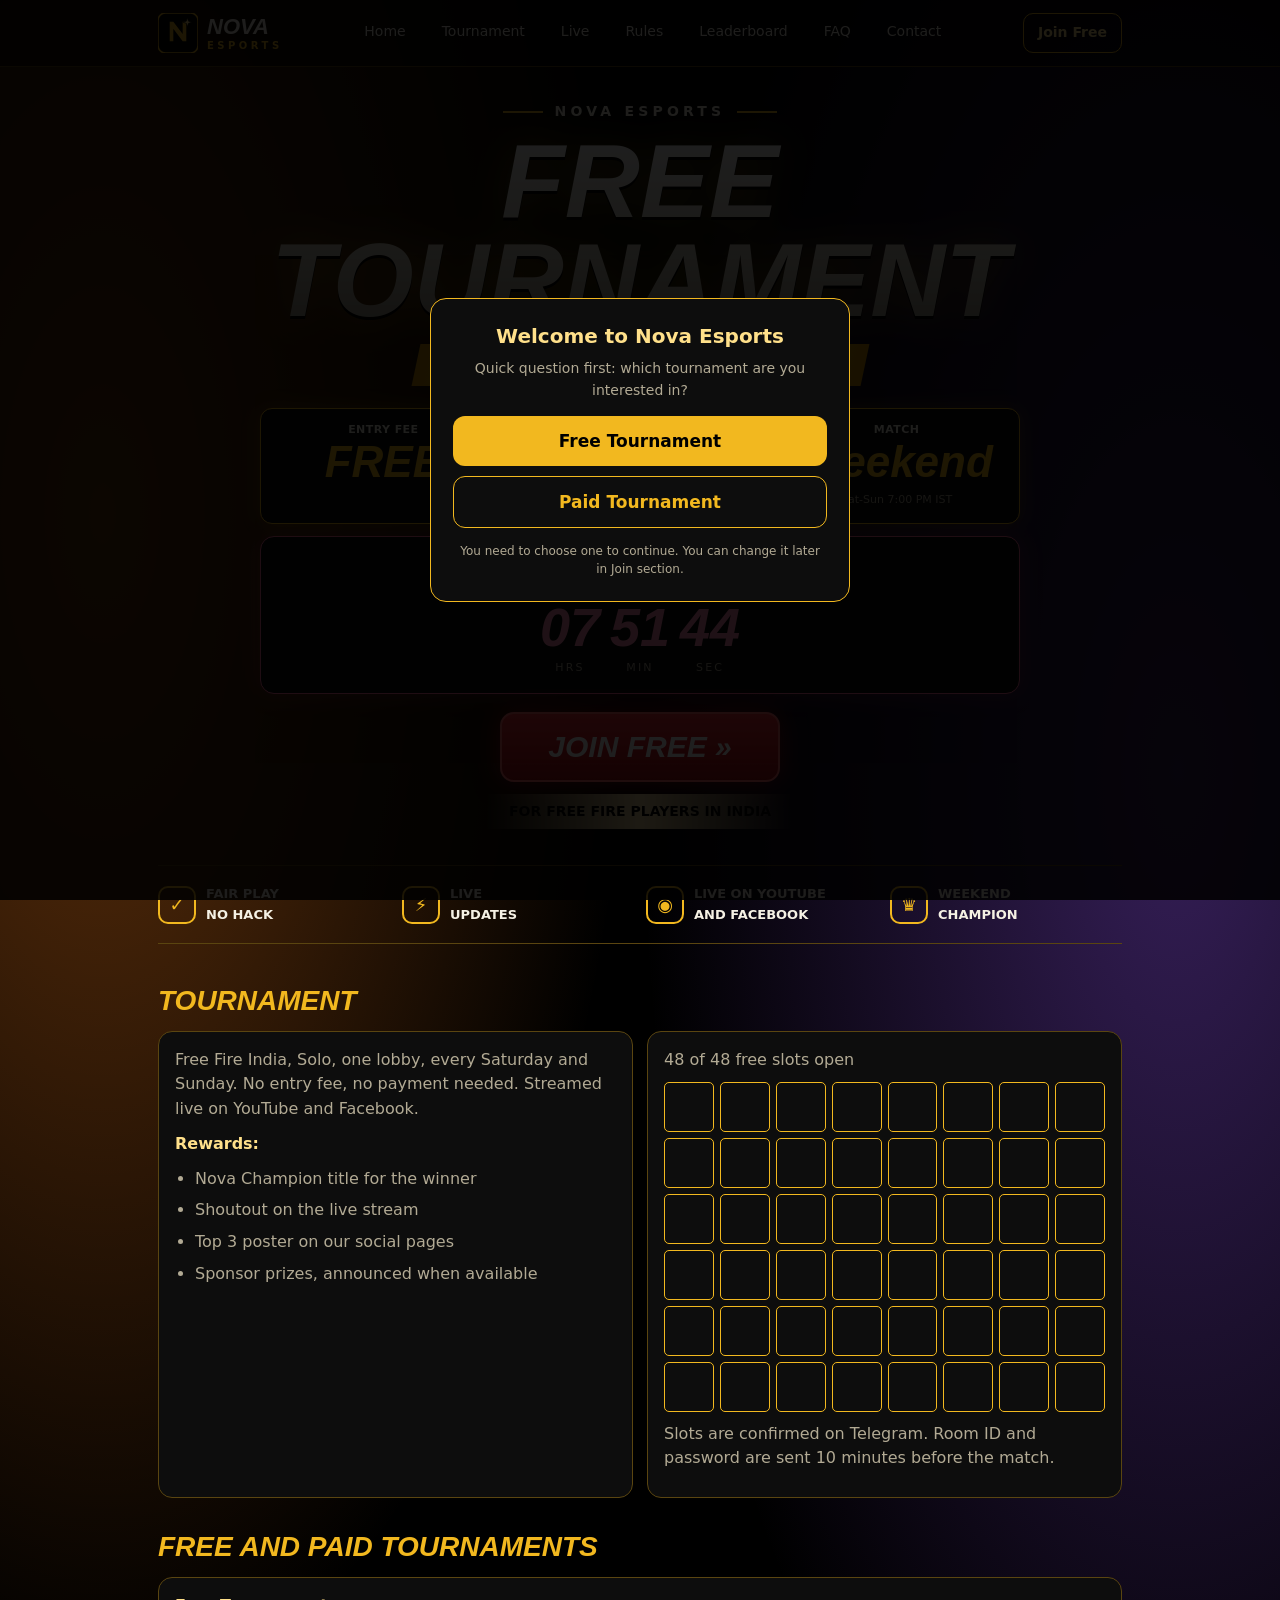
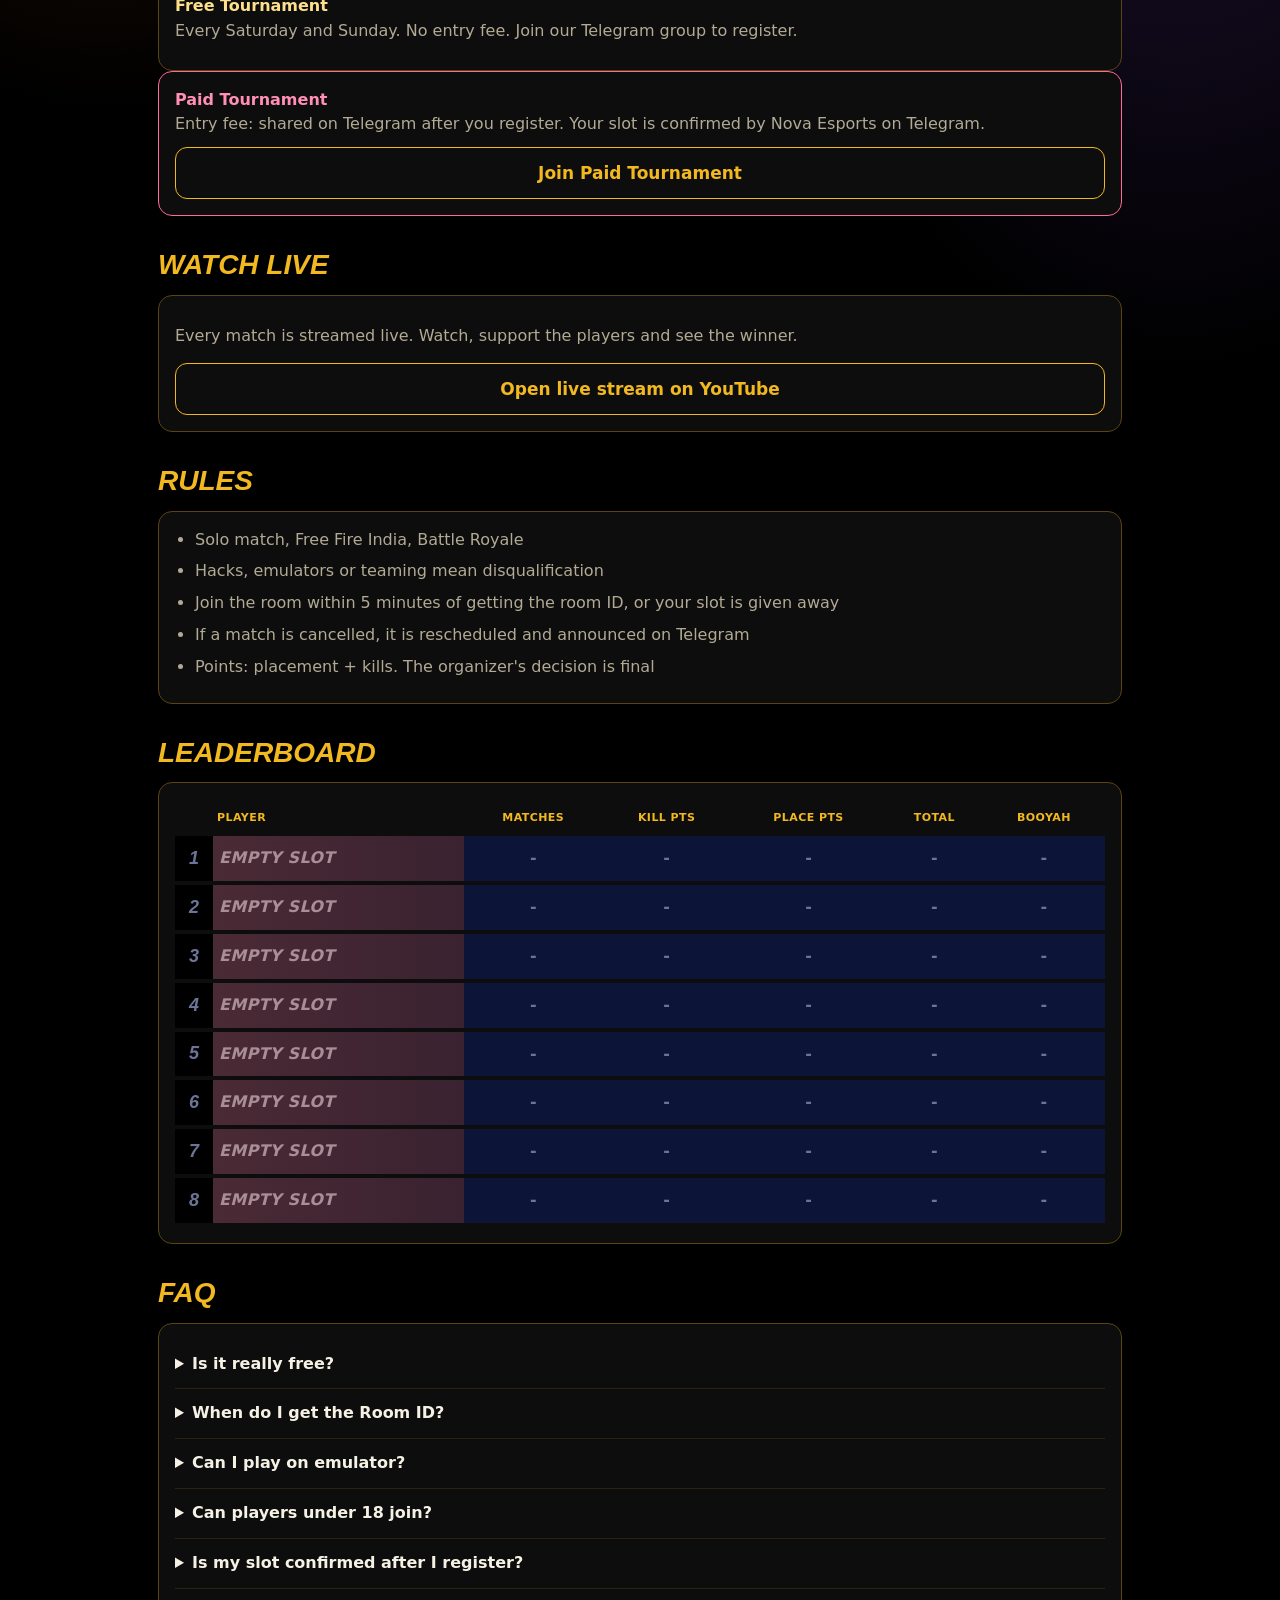
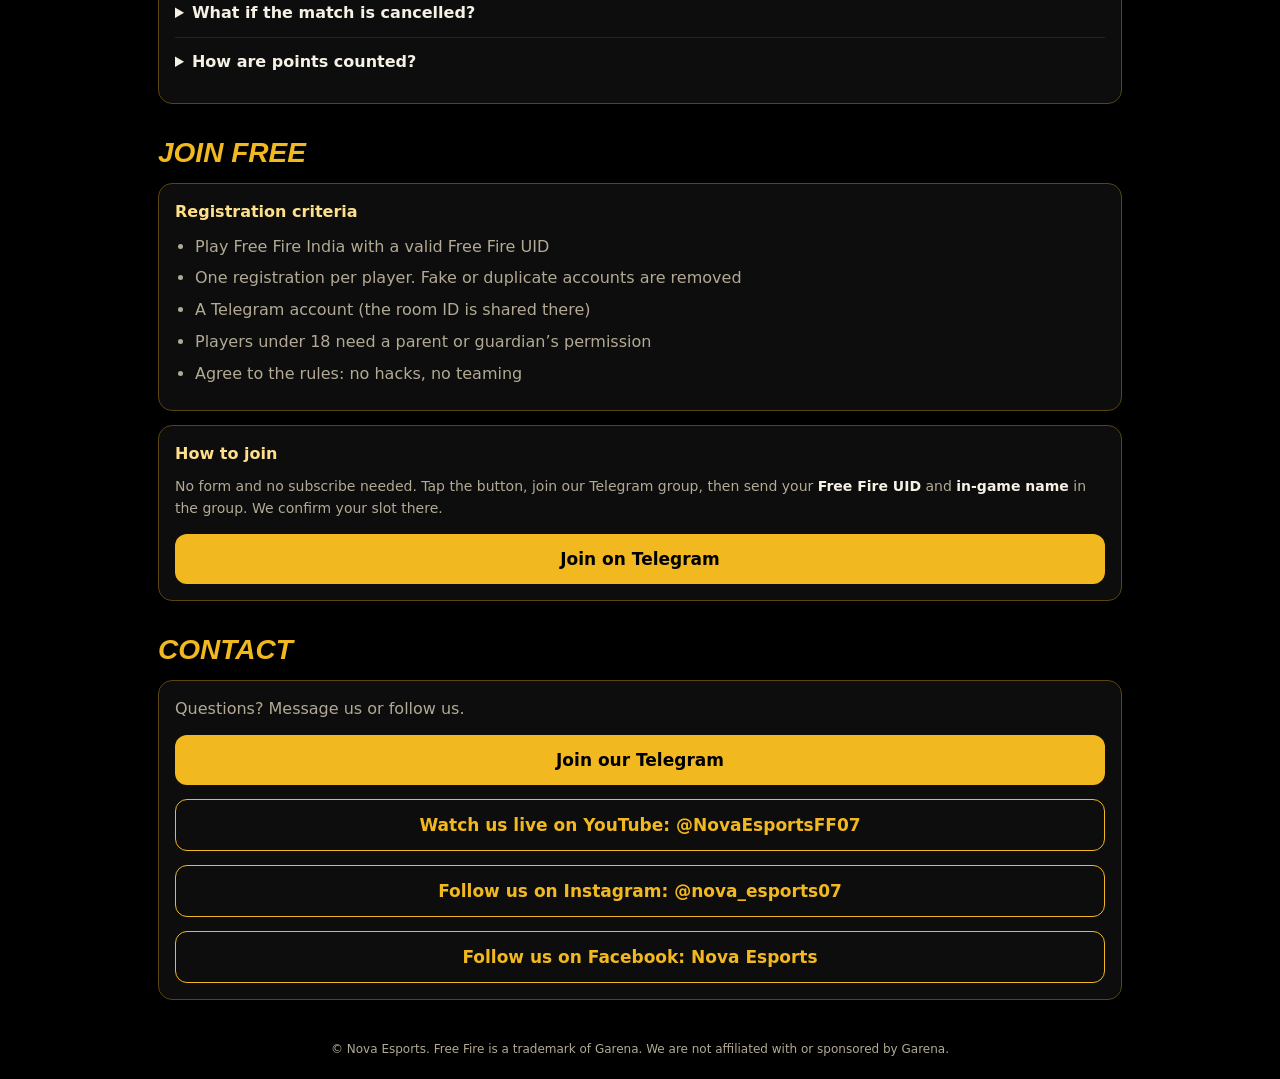
==== commit 29747f92: "Join goes straight to Telegram: remove form and subscribe gate Co-Authored-By: Claude Sonnet 5.5 <no" ====
--- a/index.html
+++ b/index.html
@@ -97,7 +97,7 @@
 <header><div class="bar">
 <a class="brand" href="#home"><svg width="40" height="40" viewBox="0 0 512 512" aria-hidden="true"><rect width="512" height="512" rx="96" fill="#000" stroke="#f2b81f" stroke-width="20"/><path d="M150 360V112h46l120 158V112h46v248h-46L196 202v158z" fill="#f2b81f"/><path d="M376 62l14 42 42 14-42 14-14 42-14-42-42-14 42-14z" fill="#ffe08a" stroke="#000" stroke-width="8" stroke-linejoin="round"/></svg><span>NOVA<small>ESPORTS</small></span></a>
 <nav aria-label="Menu"><a href="#home">Home</a><a href="#tournament">Tournament</a><a href="#live">Live</a><a href="#rules">Rules</a><a href="#leaderboard">Leaderboard</a><a href="#faq">FAQ</a><a href="#contact">Contact</a></nav>
-<a class="reg" href="#join">Join Free</a>
+<a class="reg" href="https://t.me/novasports07" target="_blank" rel="noopener">Join Free</a>
 </div></header>
 
 <main class="wrap" id="home">
@@ -111,7 +111,7 @@
 <div class="stat"><span>Match</span><b>Weekend</b><em id="at"></em></div>
 </div>
 <div class="wk"><span>Weekend Free Tournament</span><small id="wAt"></small><div id="wcd"><div><b id="wH">00</b><i>HRS</i></div><div><b id="wM">00</b><i>MIN</i></div><div><b id="wS">00</b><i>SEC</i></div></div></div>
-<a class="cta" href="#join">JOIN FREE »</a><br>
+<a class="cta" href="https://t.me/novasports07" target="_blank" rel="noopener">JOIN FREE »</a><br>
 <span class="tag">FOR FREE FIRE PLAYERS IN INDIA</span>
 </div>
 <div class="feat">
@@ -152,9 +152,9 @@
 
 <section id="paid">
 <h2>Free and Paid Tournaments</h2>
-<div class="card"><p><b style="color:var(--gold2)">Free Tournament</b><br>Every Saturday and Sunday. No entry fee. Subscribe on YouTube and follow on Facebook to register.</p></div>
+<div class="card"><p><b style="color:var(--gold2)">Free Tournament</b><br>Every Saturday and Sunday. No entry fee. Join our Telegram group to register.</p></div>
 <div class="card pcard"><p><b class="t">Paid Tournament</b><br><span id="pInfo"></span></p>
-<a class="btn alt" id="pJoin" href="#join" style="margin-top:10px">Join Paid Tournament</a></div>
+<a class="btn alt" id="pJoin" href="https://t.me/novasports07" target="_blank" rel="noopener" style="margin-top:10px">Join Paid Tournament</a></div>
 </section>
 
 <section id="live">
@@ -189,7 +189,7 @@
 <details><summary>When do I get the Room ID?</summary><p>On Telegram, 10 minutes before the match. Join within 5 minutes or your slot is given away.</p></details>
 <details><summary>Can I play on emulator?</summary><p>No. Emulators, hacks and teaming mean disqualification.</p></details>
 <details><summary>Can players under 18 join?</summary><p>Yes, with a parent or guardian’s permission.</p></details>
-<details><summary>Is my slot confirmed after I register?</summary><p>Your slot is confirmed when we reply on Telegram. Send your registration message from the Join Free form.</p></details>
+<details><summary>Is my slot confirmed after I register?</summary><p>Your slot is confirmed when we reply on Telegram. Join our Telegram group and send your Free Fire UID and in-game name there.</p></details>
 <details><summary>What if the match is cancelled?</summary><p>It is rescheduled and announced on Telegram.</p></details>
 <details><summary>How are points counted?</summary><p>Placement points plus kills. The organizer’s decision is final.</p></details>
 </div>
@@ -207,27 +207,9 @@
 <li>Agree to the rules: no hacks, no teaming</li>
 </ul>
 </div>
-<div class="card"><p><b style="color:var(--gold2)">Choose your tournament</b></p>
-<div class="tp"><button type="button" id="tFree" class="on">Free</button><button type="button" id="tPaid">Paid</button></div></div>
-<div class="card" id="follow">
-<p><b style="color:var(--gold2)">Step 1: Subscribe and follow (compulsory)</b></p>
-<p style="font-size:14px;margin:6px 0 0">Tap both buttons, subscribe or follow, then come back here. The form opens after that.</p>
-<div class="step"><a class="btn alt" id="fYt" href="https://www.youtube.com/@NovaEsportsFF07?sub_confirmation=1" target="_blank" rel="noopener">Subscribe on YouTube</a><b id="cYt">○</b></div>
-<div class="step"><a class="btn alt" id="fFb" href="https://www.facebook.com/share/1H7sFfinFJ/" target="_blank" rel="noopener">Follow on Facebook</a><b id="cFb">○</b></div>
-<p id="fMsg" style="font-size:13px;margin-top:10px;color:var(--mut)">Step 2 is locked until both are done.</p>
-</div>
-<div class="card lock" id="formBox">
-<label for="name">Full name</label><input id="name" autocomplete="name">
-<label for="uid">Free Fire UID</label><input id="uid" inputmode="numeric">
-<label for="ign">In-game name</label><input id="ign">
-<label for="age">Age</label>
-<select id="age"><option value="">Select</option><option>18 or older</option><option>Under 18</option></select>
-<label class="chk"><input type="checkbox" id="ok">I agree to the rules. If I am under 18, my parent or guardian knows I am playing.</label>
-<div id="msg" role="alert"></div>
-<p id="ssNote" style="font-size:13px;margin-top:12px">After you send the message on Telegram, also send a screenshot showing you subscribed on YouTube and followed on Facebook. Registrations without it are not confirmed.</p>
-<button class="btn" id="send" type="button">Join on Telegram</button>
-<p style="margin-top:10px;font-size:13px">Your details will be ready to copy. Send them on Telegram, and Nova Esports will confirm your slot there.</p>
-</div>
+<div class="card"><p><b style="color:var(--gold2)">How to join</b></p>
+<p style="font-size:14px">No form and no subscribe needed. Tap the button, join our Telegram group, then send your <b style="color:var(--txt)">Free Fire UID</b> and <b style="color:var(--txt)">in-game name</b> in the group. We confirm your slot there.</p>
+<a class="btn" id="joinTg" href="https://t.me/novasports07" target="_blank" rel="noopener">Join on Telegram</a></div>
 </section>
 
 <section id="contact">
@@ -239,7 +221,6 @@
 <a class="btn alt" href="https://www.facebook.com/share/1H7sFfinFJ/" target="_blank" rel="noopener">Follow us on Facebook: Nova Esports</a></div>
 </section>
 
-<div id="out" role="dialog" aria-label="Your registration message"><div class="card"><p style="color:var(--gold2);font-weight:700">Almost done! Copy this message and send it to Nova Esports on Telegram:</p><pre id="outTxt"></pre><button class="btn" id="outCopy" type="button">Copy message</button><a class="btn alt" id="outLink" href="#" target="_blank" rel="noopener">Open Telegram</a><p style="margin-top:12px;font-size:13px">Tap Copy message first, then open Telegram and send it as the admin tells you there.</p><button class="btn alt" id="outClose" type="button">Close</button></div></div>
 
 <footer>© Nova Esports. Free Fire is a trademark of Garena. We are not affiliated with or sponsored by Garena.</footer>
 </main>
@@ -304,64 +285,26 @@
     $("winInfo").textContent=(w.kills!=null?w.kills+" kills":"")+(w.date?" · "+w.date:"")}
 })();
 
-/* Follow gate */
-var gate={yt:false,fb:false};
-try{var gs=JSON.parse(localStorage.getItem("nova_gate"));if(gs){gate.yt=!!gs.yt;gate.fb=!!gs.fb}}catch(e){}
 var type="free";
-function gateUI(){
-  $("cYt").textContent=gate.yt?"✓":"○";$("cYt").className=gate.yt?"on":"";
-  $("cFb").textContent=gate.fb?"✓":"○";$("cFb").className=gate.fb?"on":"";
-  var ok=type=="paid"||(gate.yt&&gate.fb);
-  $("follow").style.display=type=="paid"?"none":"block";
-  $("formBox").className=ok?"card":"card lock";
-  $("fMsg").textContent=(gate.yt&&gate.fb)?"Step 2: fill in the form below.":"Step 2 is locked until both are done.";
-  $("tFree").className=type=="free"?"on":"";$("tPaid").className=type=="paid"?"on":"";
-  $("ssNote").style.display=type=="paid"?"none":"block";
-  $("send").textContent=type=="paid"?"Join Paid on Telegram":"Join on Telegram";
-}
-function gateSet(k){return function(){setTimeout(function(){gate[k]=true;try{localStorage.setItem("nova_gate",JSON.stringify(gate))}catch(e){}gateUI()},1500)}}
-$("fYt").onclick=gateSet("yt");$("fFb").onclick=gateSet("fb");
-$("tFree").onclick=function(){type="free";gateUI()};$("tPaid").onclick=function(){type="paid";gateUI()};
-$("pJoin").onclick=function(){type="paid";gateUI()};
 (function(){var P=CFG.paid||{},t=[];
   t.push(P.fee?"Entry fee: "+P.fee+".":"Entry fee: shared on Telegram after you register.");
   if(P.prize)t.push("Prize: "+P.prize+".");
   if(P.time)t.push("Time: "+P.time+".");
   t.push("Your slot is confirmed by Nova Esports on Telegram.");
   $("pInfo").textContent=t.join(" ")})();
-gateUI();
 
 /* Compulsory first question */
 (function(){
   var saved=null;try{saved=localStorage.getItem("nova_choice")}catch(e){}
   function pick(t,remember){type=t;if(remember){try{localStorage.setItem("nova_choice",t)}catch(e){}}
-    $("ask").style.display="none";document.body.style.overflow="";gateUI();
+    $("ask").style.display="none";document.body.style.overflow="";
     if(remember&&t=="paid"){var el=$("paid");if(el)el.scrollIntoView()}}
-  if(saved=="free"||saved=="paid"){type=saved;gateUI();return}
+  if(saved=="free"||saved=="paid"){type=saved;return}
   $("ask").style.display="flex";document.body.style.overflow="hidden";
   $("aFree").onclick=function(){pick("free",true)};
   $("aPaid").onclick=function(){pick("paid",true)};
 })();
 
-/* Registration */
-function go(t){
-  $("outTxt").textContent=t;
-  $("outLink").href=CFG.tg;
-  $("out").style.display="block";
-}
-$("outClose").onclick=function(){$("out").style.display="none"};
-$("outCopy").onclick=function(){var b=this;if(navigator.clipboard){navigator.clipboard.writeText($("outTxt").textContent).then(function(){b.textContent="Copied";setTimeout(function(){b.textContent="Copy message"},1800)},function(){})}};
-$("send").onclick=function(){
-  var v=function(i){return $(i).value.trim()};
-  var m=$("msg");m.textContent="";
-  if(type=="free"&&!(gate.yt&&gate.fb)){m.textContent="Please subscribe on YouTube and follow on Facebook first.";return}
-  if(!v("name")||!v("uid")||!v("ign")||!v("age")){m.textContent="Please fill in all fields.";return}
-  if(!/^\d{8,12}$/.test(v("uid"))){m.textContent="Free Fire UID must be 8 to 12 digits.";return}
-  if(!$("ok").checked){m.textContent="Please accept the rules.";return}
-  go(type=="paid"
-    ?"Nova Esports PAID Tournament Registration\nName: "+v("name")+"\nUID: "+v("uid")+"\nIn-game name: "+v("ign")+"\nAge: "+v("age")+"\nPlease share the entry fee details."
-    :"Nova Esports FREE Weekend Registration\nName: "+v("name")+"\nUID: "+v("uid")+"\nIn-game name: "+v("ign")+"\nAge: "+v("age")+"\nYouTube subscribed: Yes\nFacebook followed: Yes\n(Screenshots attached)");
-};
 </script>
 </body>
 </html>
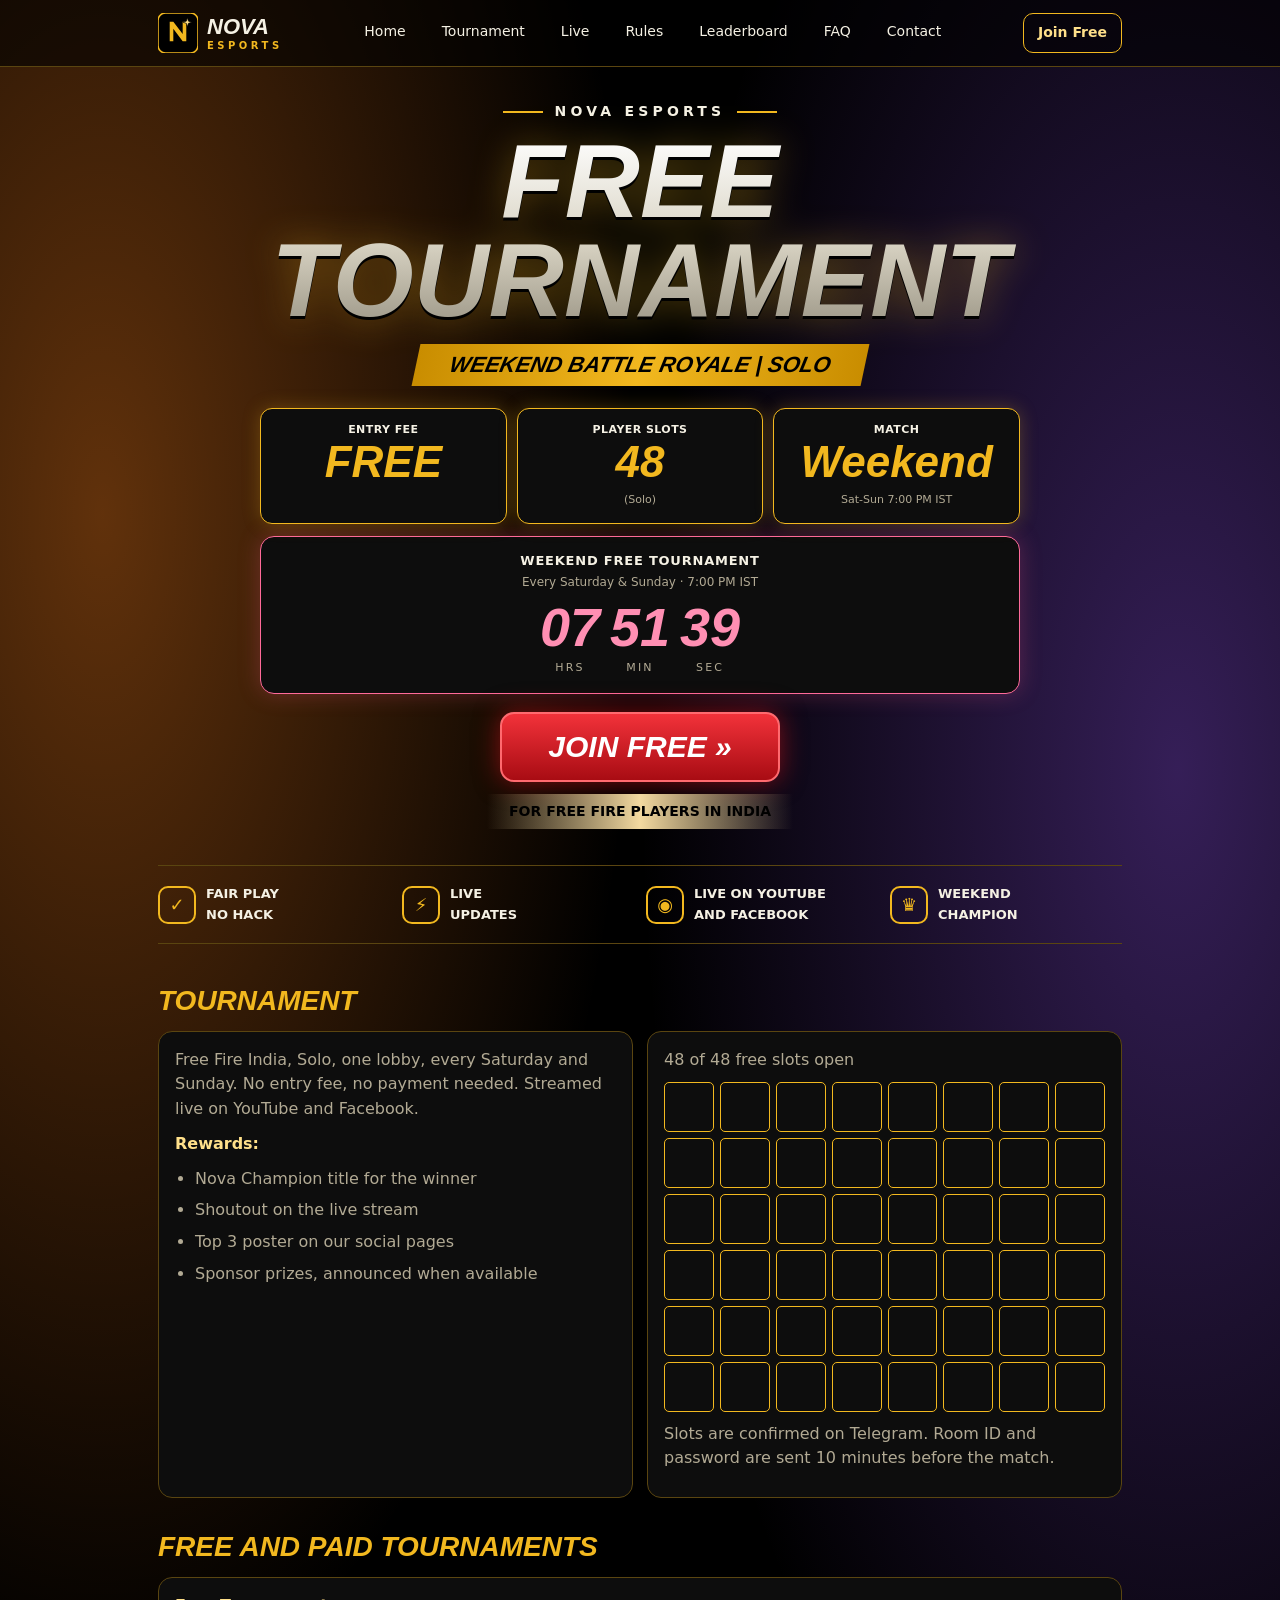
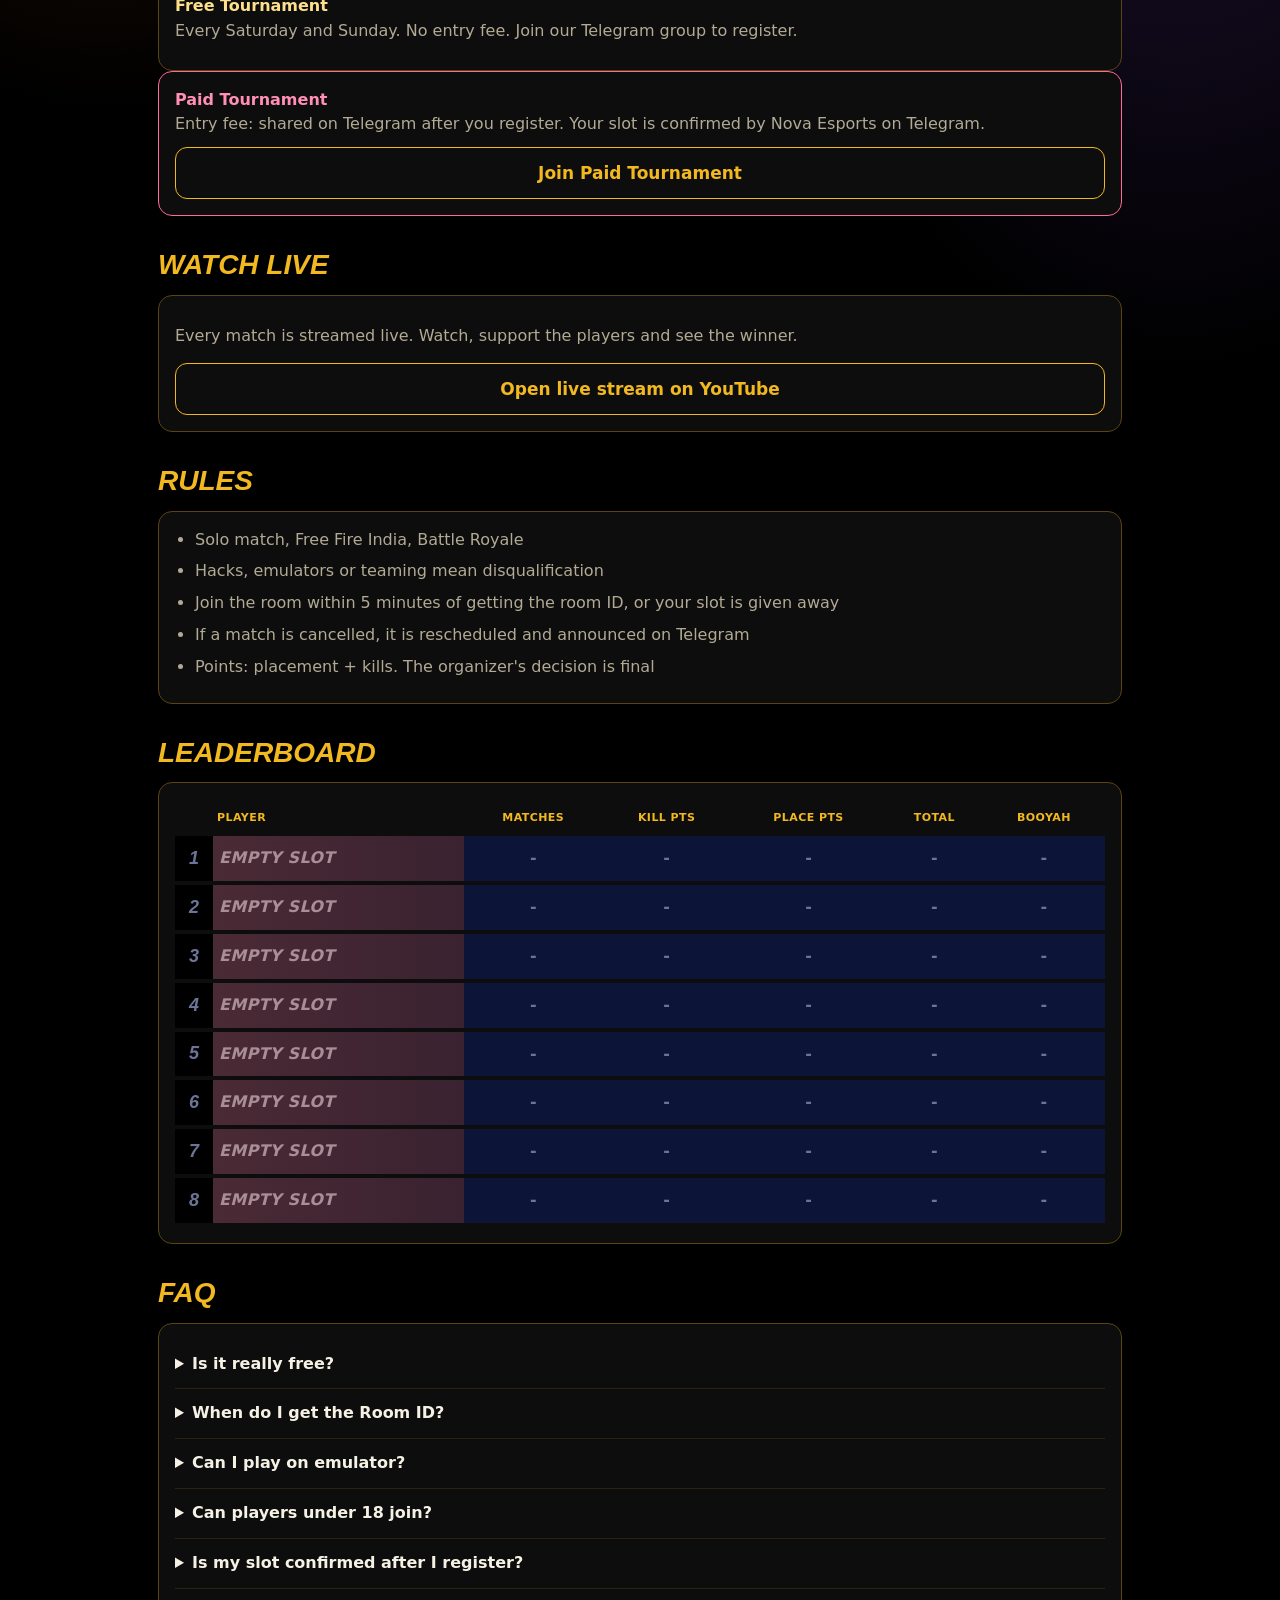
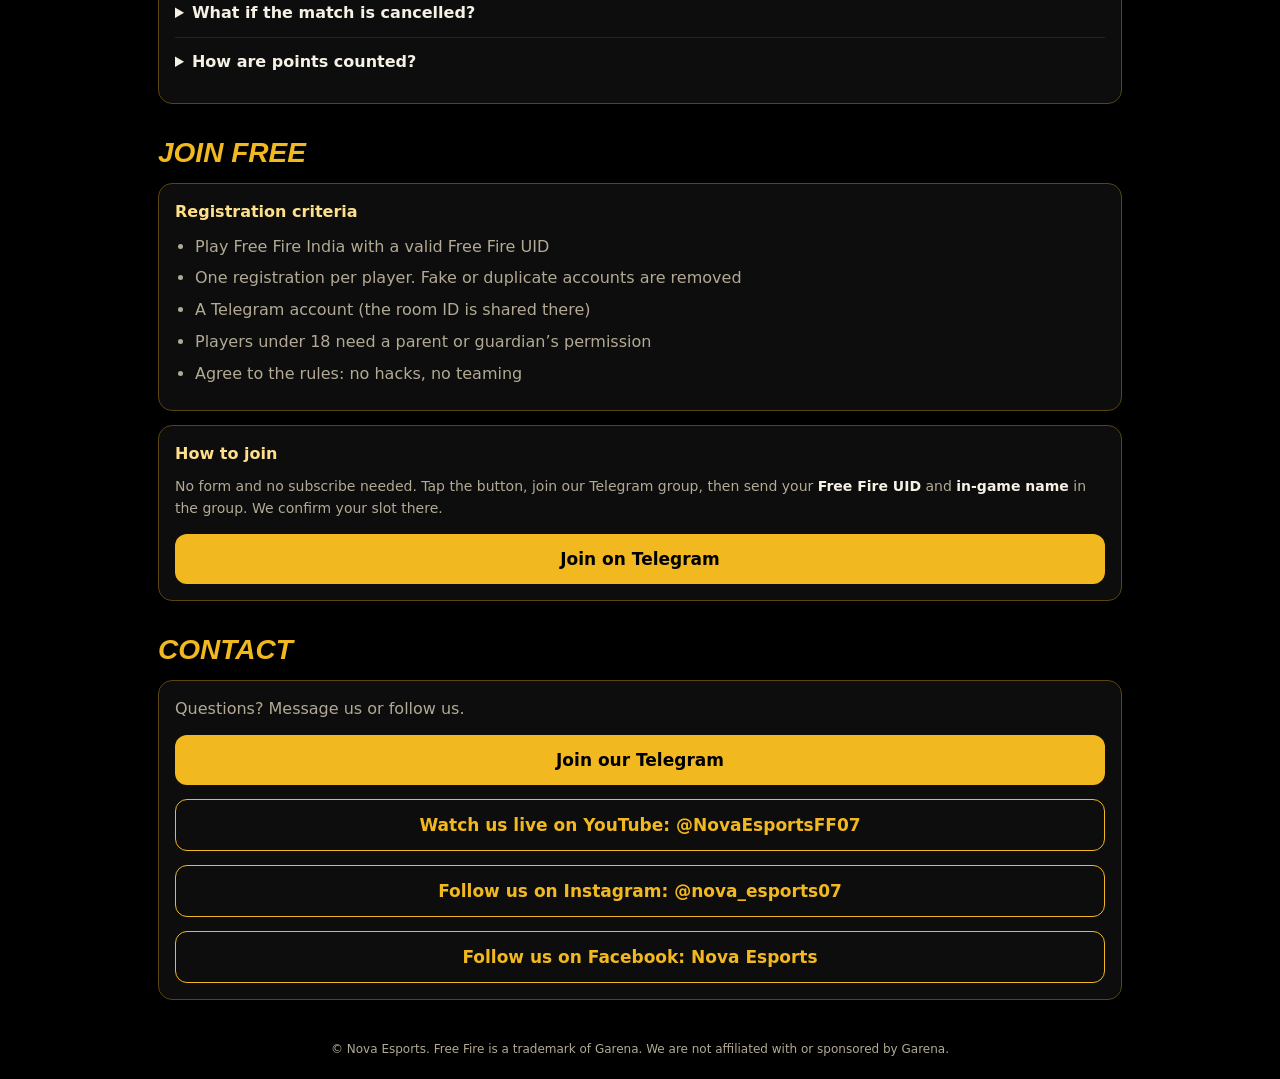
==== commit ab94c2d7: "Remove Free/Paid popup so visitors go straight to the site Co-Authored-By: Claude Sonnet 5.5 <norepl" ====
--- a/index.html
+++ b/index.html
@@ -142,14 +142,6 @@
 </div>
 </section>
 
-<div id="ask" role="dialog" aria-modal="true" aria-labelledby="askT"><div class="box">
-<h3 id="askT">Welcome to Nova Esports</h3>
-<p>Quick question first: which tournament are you interested in?</p>
-<button class="btn" id="aFree" type="button">Free Tournament</button>
-<button class="btn alt" id="aPaid" type="button">Paid Tournament</button>
-<p style="margin:14px 0 0;font-size:12px">You need to choose one to continue. You can change it later in Join section.</p>
-</div></div>
-
 <section id="paid">
 <h2>Free and Paid Tournaments</h2>
 <div class="card"><p><b style="color:var(--gold2)">Free Tournament</b><br>Every Saturday and Sunday. No entry fee. Join our Telegram group to register.</p></div>
@@ -293,18 +285,6 @@
   t.push("Your slot is confirmed by Nova Esports on Telegram.");
   $("pInfo").textContent=t.join(" ")})();
 
-/* Compulsory first question */
-(function(){
-  var saved=null;try{saved=localStorage.getItem("nova_choice")}catch(e){}
-  function pick(t,remember){type=t;if(remember){try{localStorage.setItem("nova_choice",t)}catch(e){}}
-    $("ask").style.display="none";document.body.style.overflow="";
-    if(remember&&t=="paid"){var el=$("paid");if(el)el.scrollIntoView()}}
-  if(saved=="free"||saved=="paid"){type=saved;return}
-  $("ask").style.display="flex";document.body.style.overflow="hidden";
-  $("aFree").onclick=function(){pick("free",true)};
-  $("aPaid").onclick=function(){pick("paid",true)};
-})();
-
 </script>
 </body>
 </html>
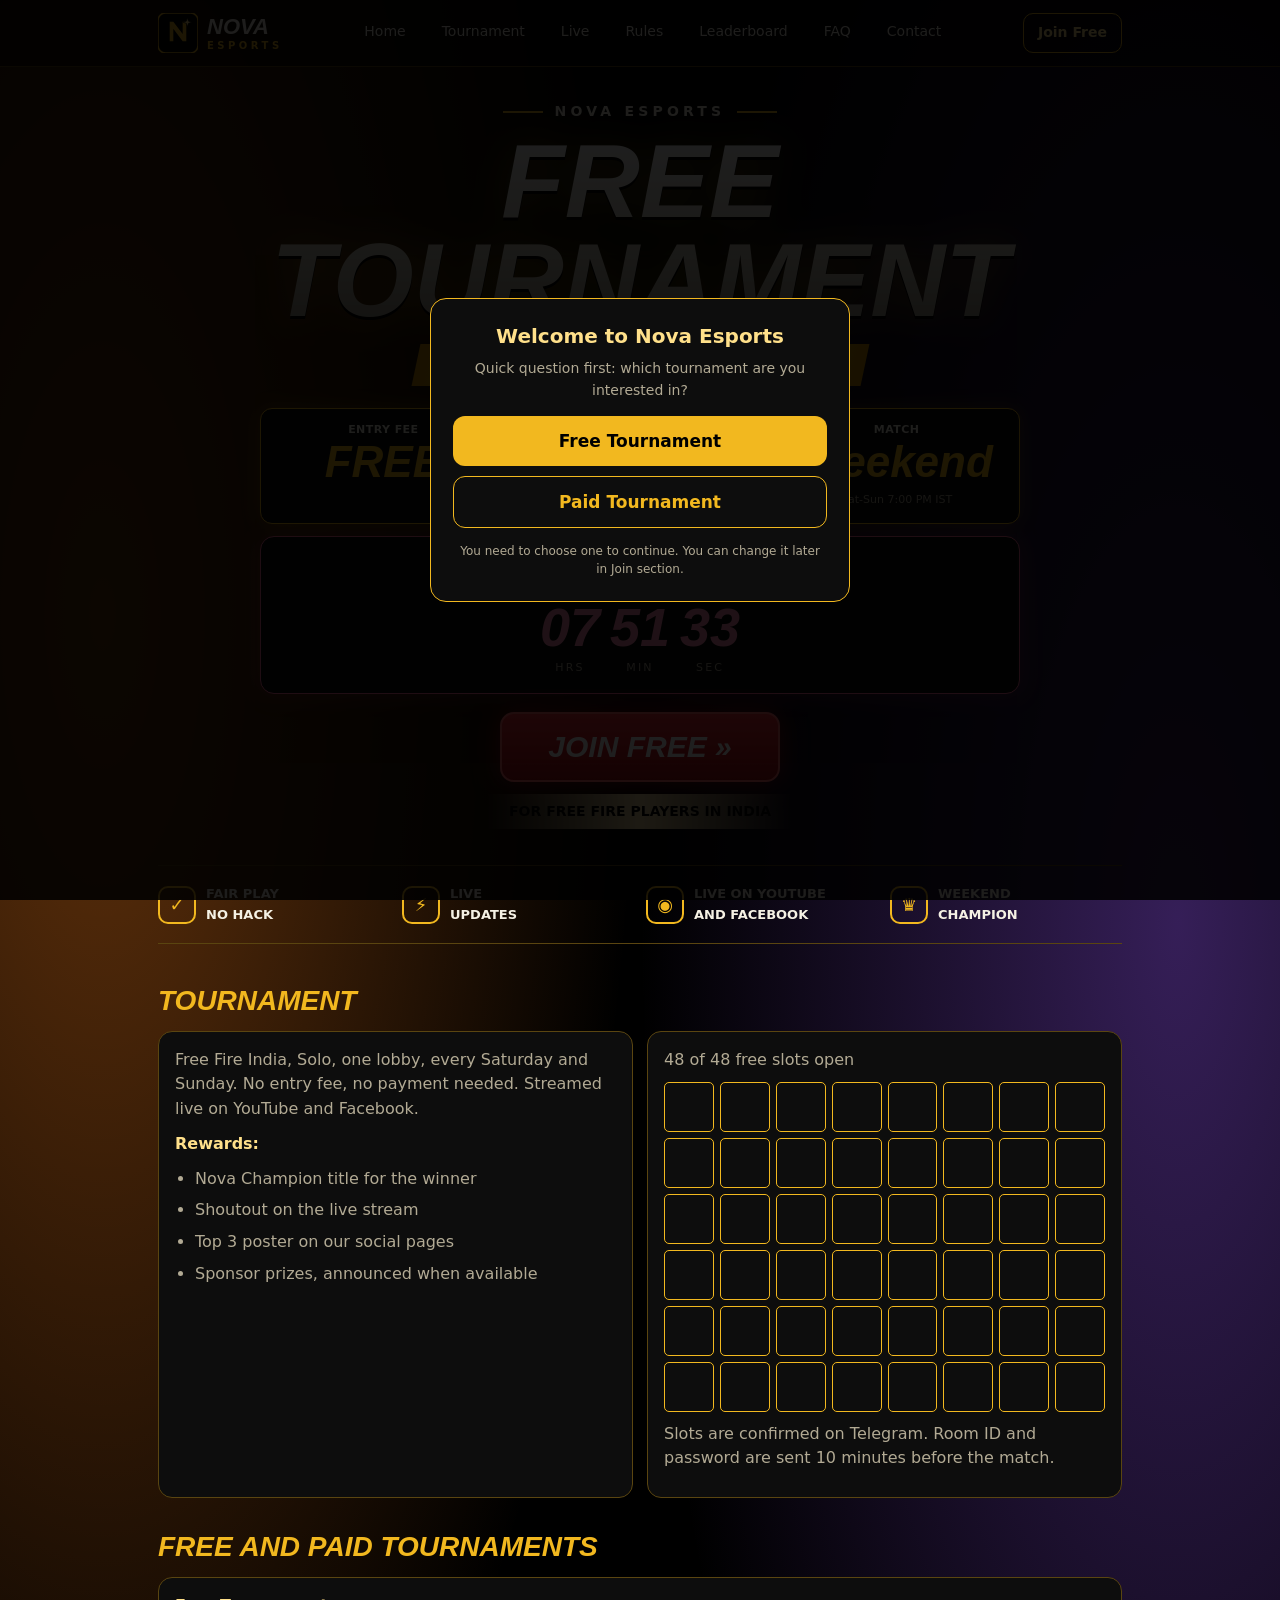
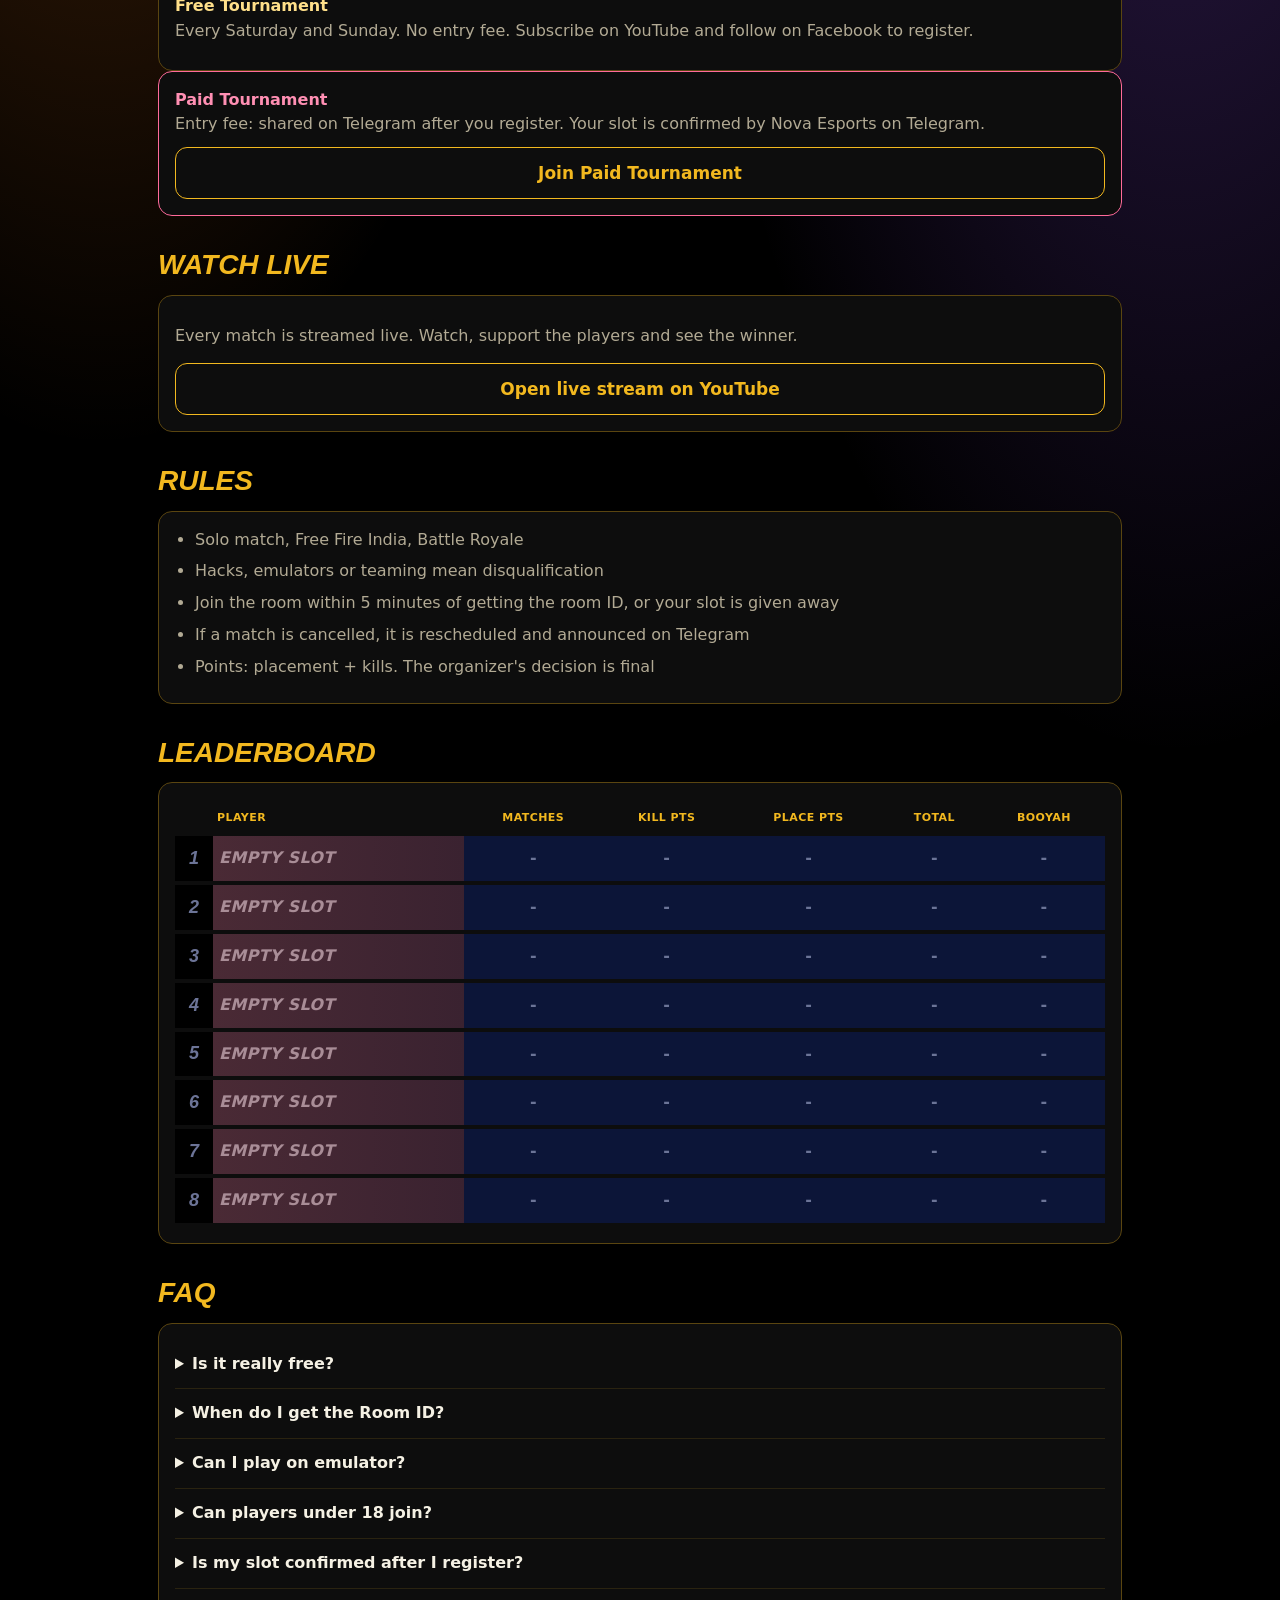
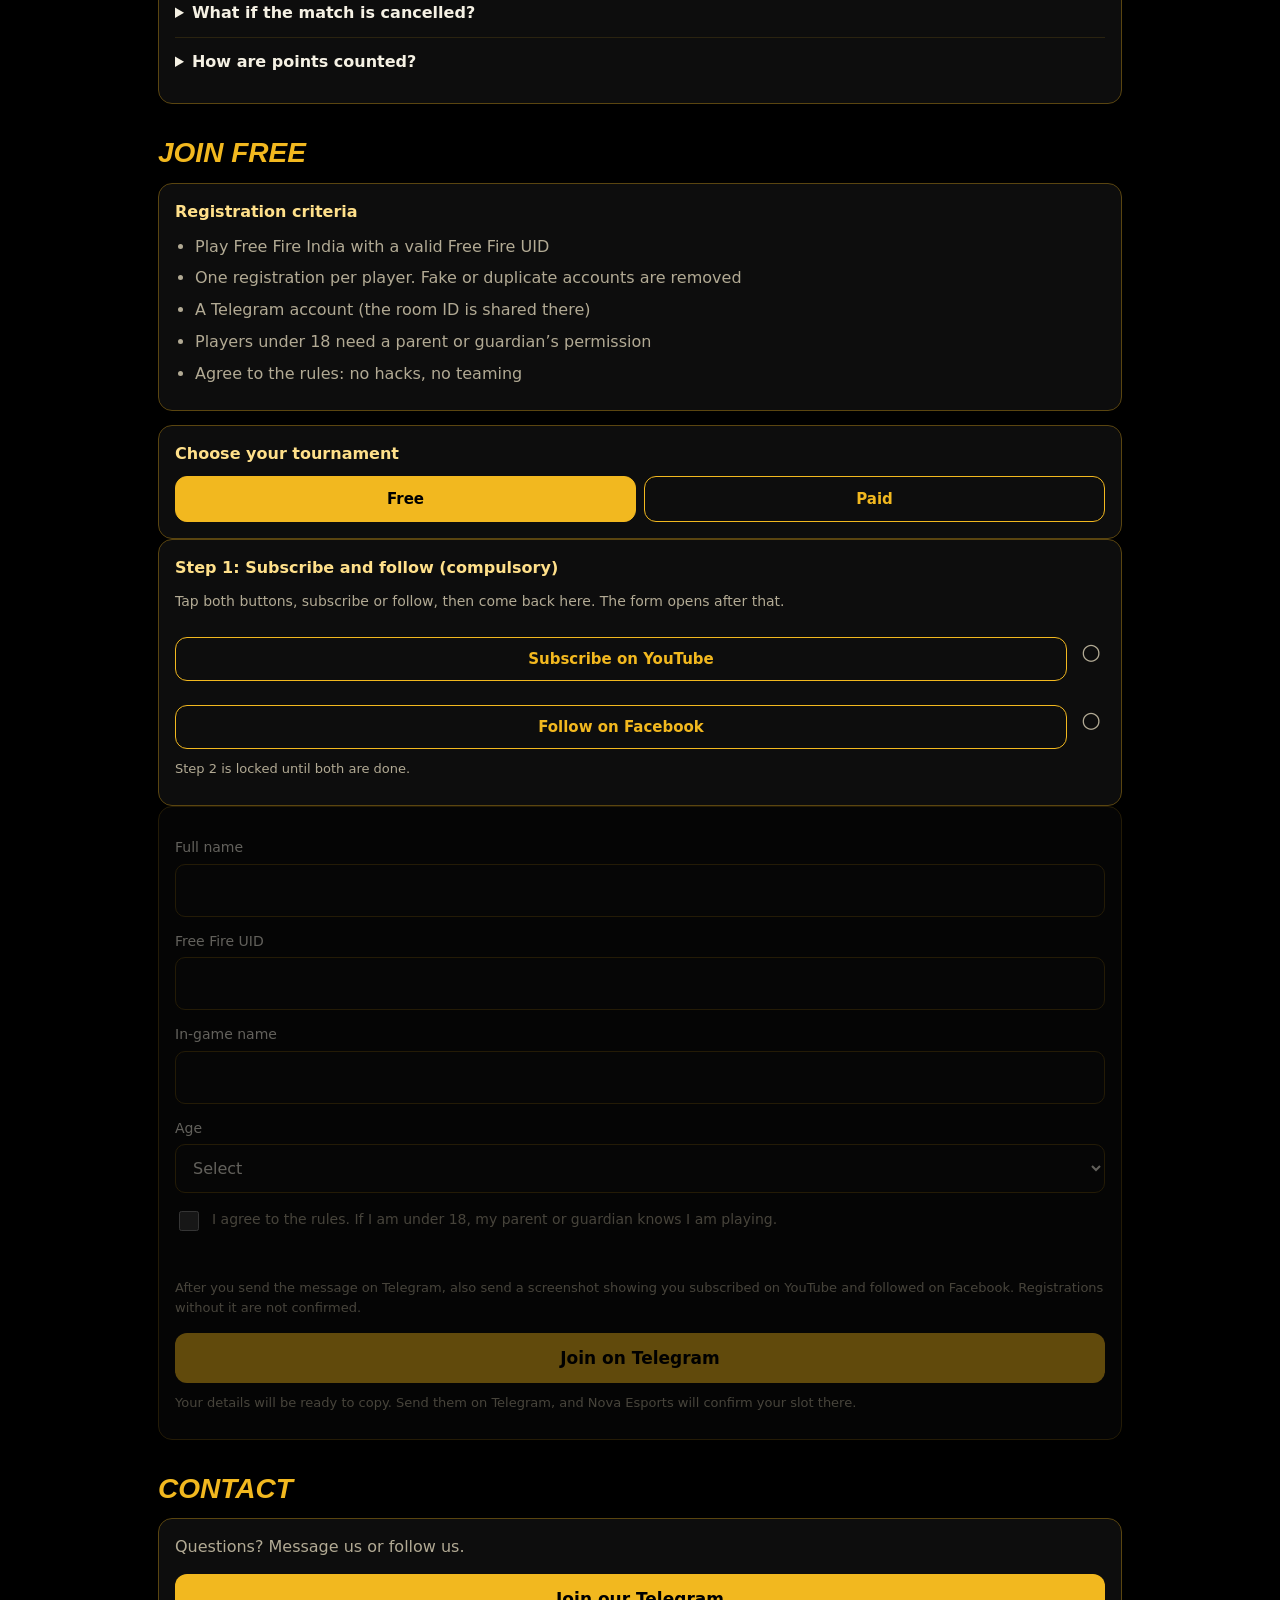
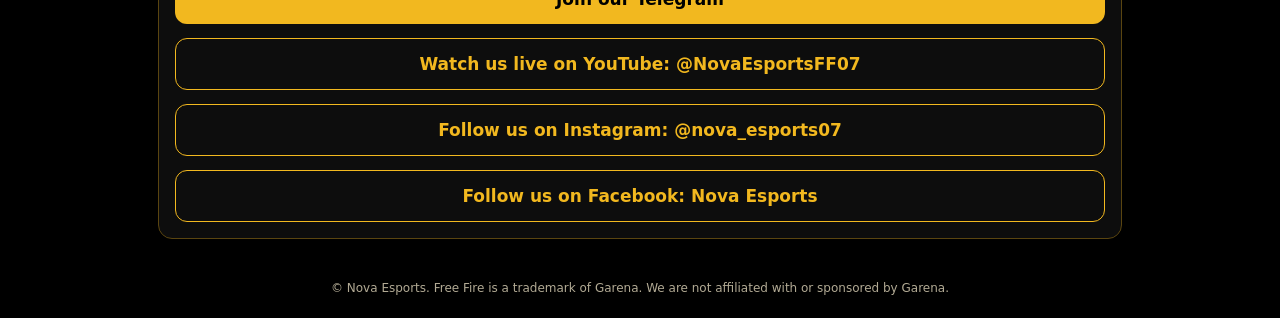
==== commit b7853ce0: "Restore follow + form steps; Telegram group link opens only after registration Co-Authored-By: Claud" ====
--- a/index.html
+++ b/index.html
@@ -97,7 +97,7 @@
 <header><div class="bar">
 <a class="brand" href="#home"><svg width="40" height="40" viewBox="0 0 512 512" aria-hidden="true"><rect width="512" height="512" rx="96" fill="#000" stroke="#f2b81f" stroke-width="20"/><path d="M150 360V112h46l120 158V112h46v248h-46L196 202v158z" fill="#f2b81f"/><path d="M376 62l14 42 42 14-42 14-14 42-14-42-42-14 42-14z" fill="#ffe08a" stroke="#000" stroke-width="8" stroke-linejoin="round"/></svg><span>NOVA<small>ESPORTS</small></span></a>
 <nav aria-label="Menu"><a href="#home">Home</a><a href="#tournament">Tournament</a><a href="#live">Live</a><a href="#rules">Rules</a><a href="#leaderboard">Leaderboard</a><a href="#faq">FAQ</a><a href="#contact">Contact</a></nav>
-<a class="reg" href="https://t.me/novasports07" target="_blank" rel="noopener">Join Free</a>
+<a class="reg" href="#join">Join Free</a>
 </div></header>
 
 <main class="wrap" id="home">
@@ -111,7 +111,7 @@
 <div class="stat"><span>Match</span><b>Weekend</b><em id="at"></em></div>
 </div>
 <div class="wk"><span>Weekend Free Tournament</span><small id="wAt"></small><div id="wcd"><div><b id="wH">00</b><i>HRS</i></div><div><b id="wM">00</b><i>MIN</i></div><div><b id="wS">00</b><i>SEC</i></div></div></div>
-<a class="cta" href="https://t.me/novasports07" target="_blank" rel="noopener">JOIN FREE »</a><br>
+<a class="cta" href="#join">JOIN FREE »</a><br>
 <span class="tag">FOR FREE FIRE PLAYERS IN INDIA</span>
 </div>
 <div class="feat">
@@ -142,11 +142,19 @@
 </div>
 </section>
 
+<div id="ask" role="dialog" aria-modal="true" aria-labelledby="askT"><div class="box">
+<h3 id="askT">Welcome to Nova Esports</h3>
+<p>Quick question first: which tournament are you interested in?</p>
+<button class="btn" id="aFree" type="button">Free Tournament</button>
+<button class="btn alt" id="aPaid" type="button">Paid Tournament</button>
+<p style="margin:14px 0 0;font-size:12px">You need to choose one to continue. You can change it later in Join section.</p>
+</div></div>
+
 <section id="paid">
 <h2>Free and Paid Tournaments</h2>
-<div class="card"><p><b style="color:var(--gold2)">Free Tournament</b><br>Every Saturday and Sunday. No entry fee. Join our Telegram group to register.</p></div>
+<div class="card"><p><b style="color:var(--gold2)">Free Tournament</b><br>Every Saturday and Sunday. No entry fee. Subscribe on YouTube and follow on Facebook to register.</p></div>
 <div class="card pcard"><p><b class="t">Paid Tournament</b><br><span id="pInfo"></span></p>
-<a class="btn alt" id="pJoin" href="https://t.me/novasports07" target="_blank" rel="noopener" style="margin-top:10px">Join Paid Tournament</a></div>
+<a class="btn alt" id="pJoin" href="#join" style="margin-top:10px">Join Paid Tournament</a></div>
 </section>
 
 <section id="live">
@@ -181,7 +189,7 @@
 <details><summary>When do I get the Room ID?</summary><p>On Telegram, 10 minutes before the match. Join within 5 minutes or your slot is given away.</p></details>
 <details><summary>Can I play on emulator?</summary><p>No. Emulators, hacks and teaming mean disqualification.</p></details>
 <details><summary>Can players under 18 join?</summary><p>Yes, with a parent or guardian’s permission.</p></details>
-<details><summary>Is my slot confirmed after I register?</summary><p>Your slot is confirmed when we reply on Telegram. Join our Telegram group and send your Free Fire UID and in-game name there.</p></details>
+<details><summary>Is my slot confirmed after I register?</summary><p>Your slot is confirmed when we reply on Telegram. Send your registration message from the Join Free form.</p></details>
 <details><summary>What if the match is cancelled?</summary><p>It is rescheduled and announced on Telegram.</p></details>
 <details><summary>How are points counted?</summary><p>Placement points plus kills. The organizer’s decision is final.</p></details>
 </div>
@@ -199,20 +207,39 @@
 <li>Agree to the rules: no hacks, no teaming</li>
 </ul>
 </div>
-<div class="card"><p><b style="color:var(--gold2)">How to join</b></p>
-<p style="font-size:14px">No form and no subscribe needed. Tap the button, join our Telegram group, then send your <b style="color:var(--txt)">Free Fire UID</b> and <b style="color:var(--txt)">in-game name</b> in the group. We confirm your slot there.</p>
-<a class="btn" id="joinTg" href="https://t.me/novasports07" target="_blank" rel="noopener">Join on Telegram</a></div>
+<div class="card"><p><b style="color:var(--gold2)">Choose your tournament</b></p>
+<div class="tp"><button type="button" id="tFree" class="on">Free</button><button type="button" id="tPaid">Paid</button></div></div>
+<div class="card" id="follow">
+<p><b style="color:var(--gold2)">Step 1: Subscribe and follow (compulsory)</b></p>
+<p style="font-size:14px;margin:6px 0 0">Tap both buttons, subscribe or follow, then come back here. The form opens after that.</p>
+<div class="step"><a class="btn alt" id="fYt" href="https://www.youtube.com/@NovaEsportsFF07?sub_confirmation=1" target="_blank" rel="noopener">Subscribe on YouTube</a><b id="cYt">○</b></div>
+<div class="step"><a class="btn alt" id="fFb" href="https://www.facebook.com/share/1H7sFfinFJ/" target="_blank" rel="noopener">Follow on Facebook</a><b id="cFb">○</b></div>
+<p id="fMsg" style="font-size:13px;margin-top:10px;color:var(--mut)">Step 2 is locked until both are done.</p>
+</div>
+<div class="card lock" id="formBox">
+<label for="name">Full name</label><input id="name" autocomplete="name">
+<label for="uid">Free Fire UID</label><input id="uid" inputmode="numeric">
+<label for="ign">In-game name</label><input id="ign">
+<label for="age">Age</label>
+<select id="age"><option value="">Select</option><option>18 or older</option><option>Under 18</option></select>
+<label class="chk"><input type="checkbox" id="ok">I agree to the rules. If I am under 18, my parent or guardian knows I am playing.</label>
+<div id="msg" role="alert"></div>
+<p id="ssNote" style="font-size:13px;margin-top:12px">After you send the message on Telegram, also send a screenshot showing you subscribed on YouTube and followed on Facebook. Registrations without it are not confirmed.</p>
+<button class="btn" id="send" type="button">Join on Telegram</button>
+<p style="margin-top:10px;font-size:13px">Your details will be ready to copy. Send them on Telegram, and Nova Esports will confirm your slot there.</p>
+</div>
 </section>
 
 <section id="contact">
 <h2>Contact</h2>
 <div class="card"><p>Questions? Message us or follow us.</p>
-<a class="btn" id="wa" href="#" target="_blank" rel="noopener">Join our Telegram</a>
+<a class="btn" id="wa" href="#join">Join our Telegram</a>
 <a class="btn alt" href="https://www.youtube.com/@NovaEsportsFF07" target="_blank" rel="noopener">Watch us live on YouTube: @NovaEsportsFF07</a>
 <a class="btn alt" href="https://www.instagram.com/nova_esports07" target="_blank" rel="noopener">Follow us on Instagram: @nova_esports07</a>
 <a class="btn alt" href="https://www.facebook.com/share/1H7sFfinFJ/" target="_blank" rel="noopener">Follow us on Facebook: Nova Esports</a></div>
 </section>
 
+<div id="out" role="dialog" aria-label="Your registration message"><div class="card"><p style="color:var(--gold2);font-weight:700">Almost done! Copy this message and send it to Nova Esports on Telegram:</p><pre id="outTxt"></pre><button class="btn" id="outCopy" type="button">Copy message</button><a class="btn alt" id="outLink" href="#" target="_blank" rel="noopener">Open Telegram</a><p style="margin-top:12px;font-size:13px">Tap Copy message first, then open Telegram and send it as the admin tells you there.</p><button class="btn alt" id="outClose" type="button">Close</button></div></div>
 
 <footer>© Nova Esports. Free Fire is a trademark of Garena. We are not affiliated with or sponsored by Garena.</footer>
 </main>
@@ -232,7 +259,6 @@
 var $=function(i){return document.getElementById(i)};
 function pad(n){return(n<10?"0":"")+n}
 function fmt(h,m){return (h%12||12)+":"+pad(m)+" "+(h<12?"AM":"PM")}
-$("wa").href=CFG.tg;
 $("at").textContent="Sat-Sun "+fmt(CFG.weekend.h,CFG.weekend.m)+" IST";
 $("wAt").textContent="Every Saturday & Sunday · "+fmt(CFG.weekend.h,CFG.weekend.m)+" IST";
 var g=$("grid");
@@ -277,14 +303,64 @@
     $("winInfo").textContent=(w.kills!=null?w.kills+" kills":"")+(w.date?" · "+w.date:"")}
 })();
 
+/* Follow gate */
+var gate={yt:false,fb:false};
+try{var gs=JSON.parse(localStorage.getItem("nova_gate"));if(gs){gate.yt=!!gs.yt;gate.fb=!!gs.fb}}catch(e){}
 var type="free";
+function gateUI(){
+  $("cYt").textContent=gate.yt?"✓":"○";$("cYt").className=gate.yt?"on":"";
+  $("cFb").textContent=gate.fb?"✓":"○";$("cFb").className=gate.fb?"on":"";
+  var ok=type=="paid"||(gate.yt&&gate.fb);
+  $("follow").style.display=type=="paid"?"none":"block";
+  $("formBox").className=ok?"card":"card lock";
+  $("fMsg").textContent=(gate.yt&&gate.fb)?"Step 2: fill in the form below.":"Step 2 is locked until both are done.";
+  $("tFree").className=type=="free"?"on":"";$("tPaid").className=type=="paid"?"on":"";
+  $("ssNote").style.display=type=="paid"?"none":"block";
+  $("send").textContent=type=="paid"?"Join Paid on Telegram":"Join on Telegram";
+}
+function gateSet(k){return function(){setTimeout(function(){gate[k]=true;try{localStorage.setItem("nova_gate",JSON.stringify(gate))}catch(e){}gateUI()},1500)}}
+$("fYt").onclick=gateSet("yt");$("fFb").onclick=gateSet("fb");
+$("tFree").onclick=function(){type="free";gateUI()};$("tPaid").onclick=function(){type="paid";gateUI()};
+$("pJoin").onclick=function(){type="paid";gateUI()};
 (function(){var P=CFG.paid||{},t=[];
   t.push(P.fee?"Entry fee: "+P.fee+".":"Entry fee: shared on Telegram after you register.");
   if(P.prize)t.push("Prize: "+P.prize+".");
   if(P.time)t.push("Time: "+P.time+".");
   t.push("Your slot is confirmed by Nova Esports on Telegram.");
   $("pInfo").textContent=t.join(" ")})();
-
+gateUI();
+
+/* Compulsory first question */
+(function(){
+  var saved=null;try{saved=localStorage.getItem("nova_choice")}catch(e){}
+  function pick(t,remember){type=t;if(remember){try{localStorage.setItem("nova_choice",t)}catch(e){}}
+    $("ask").style.display="none";document.body.style.overflow="";gateUI();
+    if(remember&&t=="paid"){var el=$("paid");if(el)el.scrollIntoView()}}
+  if(saved=="free"||saved=="paid"){type=saved;gateUI();return}
+  $("ask").style.display="flex";document.body.style.overflow="hidden";
+  $("aFree").onclick=function(){pick("free",true)};
+  $("aPaid").onclick=function(){pick("paid",true)};
+})();
+
+/* Registration */
+function go(t){
+  $("outTxt").textContent=t;
+  $("outLink").href=CFG.tg;
+  $("out").style.display="block";
+}
+$("outClose").onclick=function(){$("out").style.display="none"};
+$("outCopy").onclick=function(){var b=this;if(navigator.clipboard){navigator.clipboard.writeText($("outTxt").textContent).then(function(){b.textContent="Copied";setTimeout(function(){b.textContent="Copy message"},1800)},function(){})}};
+$("send").onclick=function(){
+  var v=function(i){return $(i).value.trim()};
+  var m=$("msg");m.textContent="";
+  if(type=="free"&&!(gate.yt&&gate.fb)){m.textContent="Please subscribe on YouTube and follow on Facebook first.";return}
+  if(!v("name")||!v("uid")||!v("ign")||!v("age")){m.textContent="Please fill in all fields.";return}
+  if(!/^\d{8,12}$/.test(v("uid"))){m.textContent="Free Fire UID must be 8 to 12 digits.";return}
+  if(!$("ok").checked){m.textContent="Please accept the rules.";return}
+  go(type=="paid"
+    ?"Nova Esports PAID Tournament Registration\nName: "+v("name")+"\nUID: "+v("uid")+"\nIn-game name: "+v("ign")+"\nAge: "+v("age")+"\nPlease share the entry fee details."
+    :"Nova Esports FREE Weekend Registration\nName: "+v("name")+"\nUID: "+v("uid")+"\nIn-game name: "+v("ign")+"\nAge: "+v("age")+"\nYouTube subscribed: Yes\nFacebook followed: Yes\n(Screenshots attached)");
+};
 </script>
 </body>
 </html>
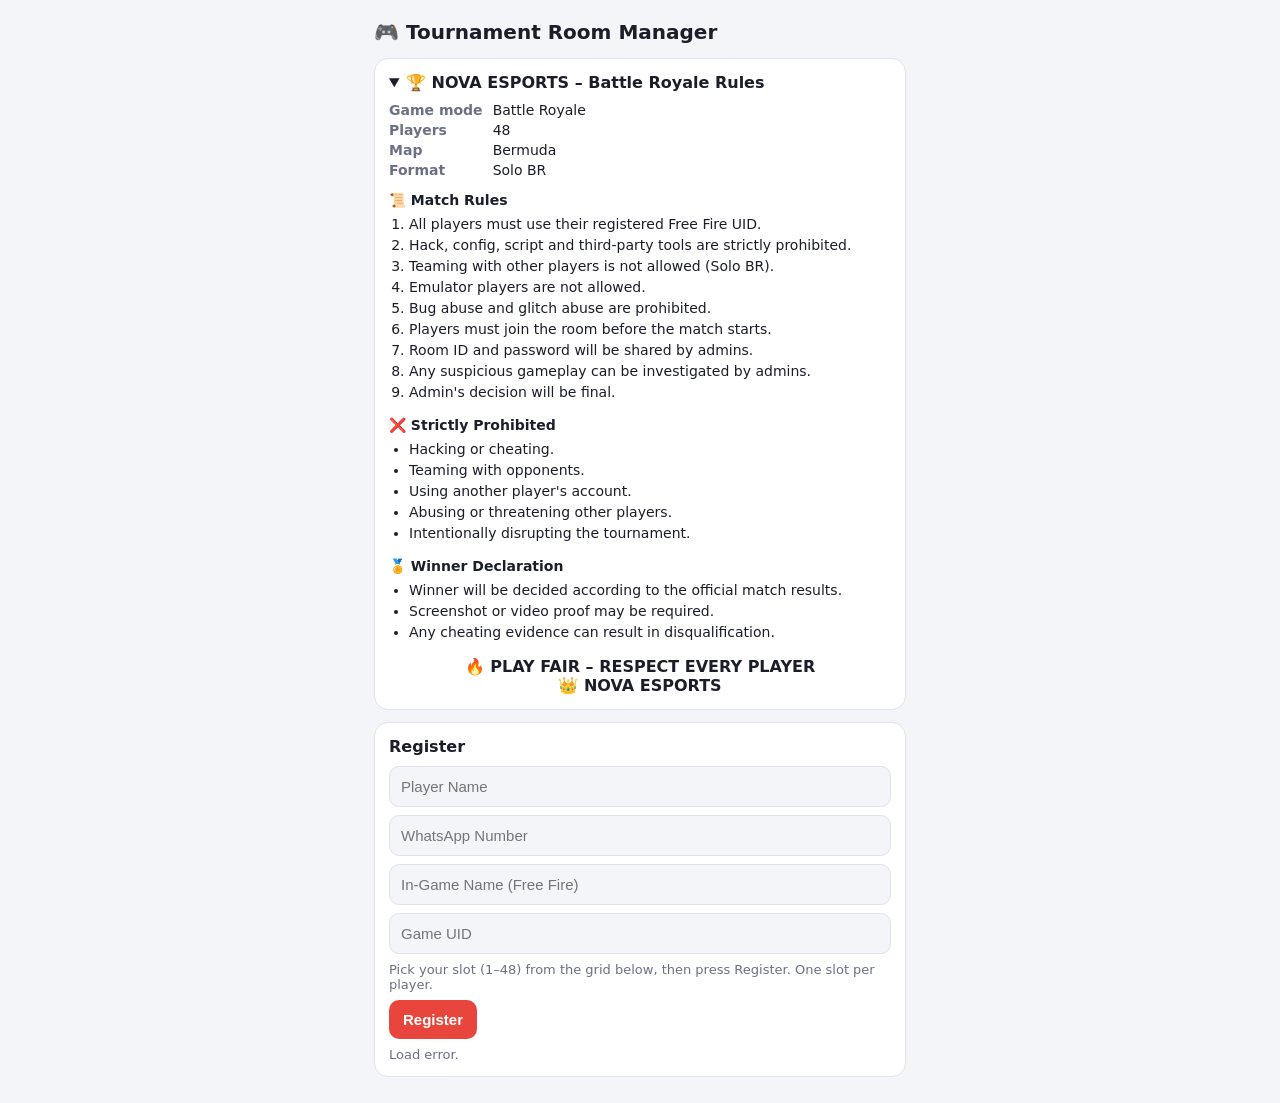
==== commit deff2316: "Add files via upload" ====
--- a/index.html
+++ b/index.html
@@ -1,366 +1,174 @@
 <!DOCTYPE html>
-<html lang="en">
-<head>
-<meta charset="utf-8">
+<html lang="en"><head><meta charset="utf-8"><title>Tournament Room Manager</title>
 <meta name="viewport" content="width=device-width, initial-scale=1, viewport-fit=cover">
-<meta name="theme-color" content="#000000">
-<title>Nova Esports | Free Fire Free Weekend Tournament</title>
 <style>
-:root{--gold:#f2b81f;--gold2:#ffe08a;--card:#0d0d0d;--line:#5a4510;--txt:#f5f1e4;--mut:#b2aa94;--red:#e0161e;color-scheme:dark;box-sizing:border-box;padding-top:env(safe-area-inset-top,0px);padding-bottom:env(safe-area-inset-bottom,0px)}
-*{box-sizing:border-box}
-html{scroll-behavior:smooth}
-body{margin:0;color:var(--txt);font:16px/1.55 system-ui,-apple-system,"Segoe UI",Roboto,sans-serif;background:radial-gradient(ellipse 60% 40% at 8% 12%,rgba(255,130,30,.38),transparent 70%),radial-gradient(ellipse 60% 40% at 92% 18%,rgba(140,80,230,.38),transparent 70%),#000}
-.wrap{max-width:1000px;margin:0 auto;padding:0 18px}
-header{border-bottom:1px solid var(--line);background:rgba(0,0,0,.6)}
-.bar{display:flex;align-items:center;gap:14px;padding:12px 18px;max-width:1000px;margin:0 auto;flex-wrap:wrap}
-.brand{display:flex;align-items:center;gap:9px;font:900 italic 22px "Arial Black",Impact,sans-serif;color:var(--txt);text-decoration:none}
-.brand small{display:block;font:600 10px system-ui;letter-spacing:.35em;color:var(--gold)}
-nav{display:flex;gap:6px;overflow-x:auto;order:3;width:100%;padding-bottom:2px}
-nav a{white-space:nowrap;color:var(--txt);text-decoration:none;padding:8px 14px;border-radius:8px;font-size:14px;border:1px solid transparent}
-nav a:hover,nav a:focus-visible{border-color:var(--gold);color:var(--gold2);outline:none}
-.reg{margin-left:auto;border:1.5px solid var(--gold);color:var(--gold2);padding:8px 14px;border-radius:10px;text-decoration:none;font-weight:600;font-size:14px}
-@media(min-width:760px){nav{order:0;width:auto;flex:1;justify-content:center}}
-.hero{text-align:center;padding:34px 0 10px}
-.kick{letter-spacing:.3em;font-weight:600;font-size:14px}
-.kick::before,.kick::after{content:"";display:inline-block;width:40px;height:2px;background:var(--gold);vertical-align:middle;margin:0 12px}
-h1{margin:10px 0 0;font:900 italic clamp(44px,12vw,104px)/.95 "Arial Black",Impact,sans-serif;text-transform:uppercase;background:linear-gradient(#fff,#d9d4c4 55%,#9c9686);-webkit-background-clip:text;background-clip:text;color:transparent;filter:drop-shadow(0 3px 0 #000) drop-shadow(0 0 18px rgba(242,184,31,.35))}
-.ribbon{display:inline-block;margin:14px 0 22px;padding:8px 34px;background:linear-gradient(90deg,#c98d00,var(--gold),#c98d00);color:#000;font:900 italic clamp(14px,3.6vw,22px) "Arial Black",Impact,sans-serif;transform:skewX(-12deg)}
-.stats{display:grid;grid-template-columns:repeat(3,1fr);gap:10px;max-width:760px;margin:0 auto}
-.stat{background:var(--card);border:1.5px solid var(--gold);border-radius:12px;padding:12px 6px;box-shadow:0 0 18px rgba(242,184,31,.25)}
-.stat span{display:block;font-size:11px;font-weight:700;letter-spacing:.04em;text-transform:uppercase}
-.stat b{display:block;font:900 italic clamp(24px,7vw,44px)/1.1 "Arial Black",Impact,sans-serif;color:var(--gold)}
-.stat em{font-style:normal;font-size:11px;color:var(--mut)}
-.timer{max-width:760px;margin:16px auto 0;background:var(--card);border:1.5px solid var(--gold);border-radius:14px;padding:16px 10px;box-shadow:0 0 22px rgba(242,184,31,.25)}
-.timer>span{font-weight:700;letter-spacing:.06em;text-transform:uppercase;font-size:14px}
-#cd{display:flex;justify-content:center;gap:10px;margin:8px 0 2px}
-#cd div{min-width:68px}
-#cd b{display:block;font:900 italic clamp(40px,13vw,72px)/1 "Arial Black",Impact,sans-serif;color:var(--gold)}
-#cd i{font-style:normal;font-size:11px;letter-spacing:.2em;color:var(--mut)}
-.cta{display:inline-block;margin:18px 0 12px;padding:16px 46px;border-radius:14px;border:2px solid #ff6a6f;background:linear-gradient(#f2323a,#a80c13);color:#fff;font:900 italic clamp(20px,5vw,30px) "Arial Black",Impact,sans-serif;text-decoration:none;box-shadow:0 0 26px rgba(224,22,30,.55)}
-.tag{display:inline-block;padding:7px 22px;background:linear-gradient(90deg,transparent,#f3d9a0,transparent);color:#000;font-weight:700;font-size:14px}
-.feat{display:grid;grid-template-columns:repeat(2,1fr);gap:12px;margin:26px 0 8px;padding:18px 0;border-top:1px solid var(--line);border-bottom:1px solid var(--line)}
-@media(min-width:760px){.feat{grid-template-columns:repeat(4,1fr)}}
-.feat div{display:flex;gap:10px;align-items:center;font-weight:700;font-size:13px;text-transform:uppercase;text-align:left}
-.feat i{flex:none;width:38px;height:38px;border:2px solid var(--gold);border-radius:10px;display:grid;place-items:center;color:var(--gold);font-style:normal;font-size:18px}
-section{padding:34px 0 0}
-h2{font:900 italic 28px/1.1 "Arial Black",Impact,sans-serif;color:var(--gold);margin:0 0 14px;text-transform:uppercase}
-p{color:var(--mut);margin:0 0 10px}
-.card{background:var(--card);border:1px solid var(--line);border-radius:14px;padding:16px}
-.two{display:grid;gap:14px}
-@media(min-width:760px){.two{grid-template-columns:1fr 1fr}}
-.grid{display:grid;grid-template-columns:repeat(8,1fr);gap:6px;margin:6px 0 10px}
-.seat{aspect-ratio:1;border-radius:5px;border:1.5px solid var(--gold)}
-.seat.full{background:var(--gold)}
-ul{margin:0;padding-left:20px;color:var(--mut)}li{margin-bottom:7px}
-table{width:100%;border-collapse:collapse;color:var(--mut)}th,td{padding:10px 8px;border-bottom:1px solid #2a2310;text-align:left}th{color:var(--gold)}
-label{display:block;margin:14px 0 5px;font-size:14px}
-input,select{width:100%;padding:13px;border-radius:10px;border:1px solid var(--line);background:#111;color:var(--txt);font:inherit}
-input:focus,select:focus,.cta:focus-visible,button:focus-visible,a:focus-visible{outline:2px solid var(--gold);outline-offset:2px}
-.btn{display:block;width:100%;text-align:center;padding:15px;border-radius:12px;border:0;background:var(--gold);color:#000;font:700 17px system-ui;text-decoration:none;cursor:pointer;margin-top:14px}
-.btn.alt{background:transparent;color:var(--gold);border:1.5px solid var(--gold)}
-.done{background:var(--gold)!important;color:#000!important}
-.locked{opacity:.35;pointer-events:none}
-.chk{display:flex;gap:10px;align-items:flex-start;margin-top:16px;color:var(--mut);font-size:14px}.chk input{width:20px;height:20px;margin-top:2px}
-#msg{margin-top:12px;color:#ff8a7a;font-size:14px;min-height:20px}
-#out{display:none;position:fixed;inset:0;background:rgba(0,0,0,.88);z-index:50;padding:20px;overflow:auto}
-#out .card{max-width:520px;margin:30px auto}
-#out pre{white-space:pre-wrap;word-break:break-word;color:var(--txt);font:14px/1.5 ui-monospace,Menlo,monospace;margin:0 0 6px}
-.vid{position:relative;aspect-ratio:16/9;border-radius:12px;overflow:hidden;border:1px solid var(--line);background:#000}.vid iframe{position:absolute;inset:0;width:100%;height:100%;border:0}
-.win{display:flex;align-items:center;gap:12px;margin-bottom:14px;border-color:var(--gold);box-shadow:0 0 18px rgba(242,184,31,.25)}.win i{font-style:normal;font-size:30px}.win b{color:var(--gold2)}
-details{border-bottom:1px solid #2a2310;padding:12px 0}details:last-child{border-bottom:0}summary{cursor:pointer;font-weight:700;color:var(--txt)}details p{margin:8px 0 0}
-.wk{max-width:760px;margin:12px auto 0;background:var(--card);border:1.5px solid #ff6a9a;border-radius:14px;padding:14px 10px;box-shadow:0 0 22px rgba(255,90,140,.25)}
-.wk>span{font-weight:700;letter-spacing:.06em;text-transform:uppercase;font-size:13px;display:block}.wk>small{display:block;color:var(--mut);font-size:12px;margin-top:2px}
-#wcd{display:flex;justify-content:center;gap:10px;margin:8px 0 0}#wcd div{min-width:60px}
-#wcd b{display:block;font:900 italic clamp(30px,10vw,54px)/1 "Arial Black",Impact,sans-serif;color:#ff8fb3}#wcd i{font-style:normal;font-size:11px;letter-spacing:.2em;color:var(--mut)}
-.lb{width:100%;min-width:520px;border-collapse:separate;border-spacing:0 4px}
-.lb th{font-size:11px;text-transform:uppercase;letter-spacing:.04em;text-align:center;border:0;padding:6px 4px;color:var(--gold)}
-.lb td{border:0;padding:10px 6px;text-align:center;background:#0c1538;color:#fff;font-weight:700}
-.lb td.rk{background:#000;color:var(--gold);font:900 italic 18px "Arial Black",Impact,sans-serif;width:38px;padding:10px 4px}
-.lb td.nm{text-align:left;background:linear-gradient(90deg,#ff5f86,#e04d77);text-transform:uppercase;font-style:italic;letter-spacing:.02em}
-.lb td.tot{color:var(--gold2)}
-.lb tr.empty td.nm{background:linear-gradient(90deg,#4a2a35,#3a2230);color:#a98d97;font-weight:600}
-.lb tr.empty td{color:#6c7497}
-.lock{opacity:.4;pointer-events:none}
-.step{display:flex;gap:10px;align-items:center;margin-top:10px}.step .btn{flex:1;padding:12px;font-size:15px}
-.step b{min-width:28px;text-align:center;font-size:22px;color:var(--mut)}.step b.on{color:#2ecc71}
-.tp{display:flex;gap:8px;margin-top:10px}.tp button{flex:1;padding:13px 6px;border-radius:12px;border:1.5px solid var(--gold);background:transparent;color:var(--gold);font:700 15px system-ui;cursor:pointer}
-.tp button.on{background:var(--gold);color:#000}
-.pcard{border-color:#ff6a9a}.pcard b.t{color:#ff8fb3}
-#ask{position:fixed;inset:0;z-index:100;background:rgba(0,0,0,.88);display:none;align-items:center;justify-content:center;padding:20px;padding-top:calc(20px + env(safe-area-inset-top,0px));padding-bottom:calc(20px + env(safe-area-inset-bottom,0px))}
-#ask .box{max-width:420px;width:100%;background:var(--card);border:1.5px solid var(--gold);border-radius:16px;padding:22px;text-align:center}
-#ask h3{margin:0 0 6px;font-size:20px;color:var(--gold2)}#ask p{margin:0 0 14px;color:var(--mut);font-size:14px}
-#ask .btn{margin-top:10px}
-footer{margin:40px 0 20px;font-size:12px;color:var(--mut);text-align:center}
-</style>
-</head>
-<body>
-<header><div class="bar">
-<a class="brand" href="#home"><svg width="40" height="40" viewBox="0 0 512 512" aria-hidden="true"><rect width="512" height="512" rx="96" fill="#000" stroke="#f2b81f" stroke-width="20"/><path d="M150 360V112h46l120 158V112h46v248h-46L196 202v158z" fill="#f2b81f"/><path d="M376 62l14 42 42 14-42 14-14 42-14-42-42-14 42-14z" fill="#ffe08a" stroke="#000" stroke-width="8" stroke-linejoin="round"/></svg><span>NOVA<small>ESPORTS</small></span></a>
-<nav aria-label="Menu"><a href="#home">Home</a><a href="#tournament">Tournament</a><a href="#live">Live</a><a href="#rules">Rules</a><a href="#leaderboard">Leaderboard</a><a href="#faq">FAQ</a><a href="#contact">Contact</a></nav>
-<a class="reg" href="#join">Join Free</a>
-</div></header>
+:root{box-sizing:border-box;padding-top:env(safe-area-inset-top,0px);padding-bottom:env(safe-area-inset-bottom,0px);--bg:#f4f5f9;--card:#fff;--tx:#1b1d29;--mu:#6b7085;--ac:#e8453c;--bd:#e1e3ec}
+html{scroll-padding-top:env(safe-area-inset-top,0px)}
+@media (prefers-color-scheme:dark){:root:not([data-theme="light"]){--bg:#12131a;--card:#1c1e29;--tx:#eceef6;--mu:#9296ad;--bd:#2c2f40}}
+*{box-sizing:border-box}body{margin:0;background:var(--bg);color:var(--tx);font-family:system-ui,-apple-system,"Segoe UI",sans-serif;padding:14px;max-width:560px;margin-inline:auto}
+h1{font-size:20px;margin:6px 0 14px}h2{font-size:16px;margin:0 0 10px}
+.card{background:var(--card);border:1px solid var(--bd);border-radius:14px;padding:14px;margin-bottom:12px}
+input{width:100%;padding:11px;margin-bottom:8px;border:1px solid var(--bd);border-radius:10px;background:var(--bg);color:var(--tx);font-size:15px}
+button{background:var(--ac);color:#fff;border:0;border-radius:10px;padding:11px 14px;font-size:15px;font-weight:600;cursor:pointer}
+button.g{background:transparent;color:var(--tx);border:1px solid var(--bd)}button.sm{padding:6px 10px;font-size:13px}
+.row{display:flex;gap:8px;align-items:center;justify-content:space-between;padding:9px 0;border-top:1px solid var(--bd);font-size:14px}
+.mu{color:var(--mu);font-size:13px}.room{font-size:22px;font-weight:700;letter-spacing:1px;word-break:break-all}
+.tabs{display:flex;gap:8px;margin-bottom:12px}.tabs button{flex:1}.hide{display:none}
+.rules summary{font-size:16px;font-weight:700;cursor:pointer}.rules h3{font-size:14px;margin:14px 0 6px}.rules ol,.rules ul{margin:0;padding-left:20px;font-size:14px;line-height:1.5}.rules .info{display:grid;grid-template-columns:auto 1fr;gap:4px 10px;font-size:14px;margin-top:10px}.rules .info b{color:var(--mu);font-weight:600}.rules .foot{text-align:center;margin-top:14px;font-weight:700}
+.grid{display:grid;grid-template-columns:repeat(6,1fr);gap:6px}.grid button{padding:9px 0;font-size:13px;background:var(--bg);color:var(--tx);border:1px solid var(--bd)}.grid button.t{background:var(--bd);color:var(--mu);cursor:not-allowed;text-decoration:line-through}.grid button.m{background:#1f9d55;color:#fff;border-color:#1f9d55}
+</style></head><body>
+<h1>🎮 Tournament Room Manager</h1>
+<div id="tabs" class="tabs hide"><button id="tp">Player</button><button id="ta" class="g">Admin</button></div>
 
-<main class="wrap" id="home">
-<div class="hero">
-<div class="kick">NOVA ESPORTS</div>
-<h1>Free<br>Tournament</h1>
-<div class="ribbon">WEEKEND BATTLE ROYALE | SOLO</div>
-<div class="stats">
-<div class="stat"><span>Entry fee</span><b>FREE</b></div>
-<div class="stat"><span>Player slots</span><b>48</b><em>(Solo)</em></div>
-<div class="stat"><span>Match</span><b>Weekend</b><em id="at"></em></div>
-</div>
-<div class="wk"><span>Weekend Free Tournament</span><small id="wAt"></small><div id="wcd"><div><b id="wH">00</b><i>HRS</i></div><div><b id="wM">00</b><i>MIN</i></div><div><b id="wS">00</b><i>SEC</i></div></div></div>
-<a class="cta" href="#join">JOIN FREE »</a><br>
-<span class="tag">FOR FREE FIRE PLAYERS IN INDIA</span>
-</div>
-<div class="feat">
-<div><i>✓</i>Fair play<br>No hack</div>
-<div><i>⚡</i>Live<br>updates</div>
-<div><i>◉</i>Live on YouTube<br>and Facebook</div>
-<div><i>♛</i>Weekend<br>champion</div>
+<div id="player">
+  <div class="card hide" id="timerCard"><h2>⏰ Match Countdown</h2><div id="tm" class="room"></div><div id="tl" class="mu" style="margin-top:4px"></div></div>
+  <div class="card rules"><details open><summary>🏆 NOVA ESPORTS – Battle Royale Rules</summary>
+    <div class="info"><b>Game mode</b><span>Battle Royale</span><b>Players</b><span>48</span><b>Map</b><span>Bermuda</span><b>Format</b><span>Solo BR</span></div>
+    <h3>📜 Match Rules</h3>
+    <ol><li>All players must use their registered Free Fire UID.</li><li>Hack, config, script and third-party tools are strictly prohibited.</li><li>Teaming with other players is not allowed (Solo BR).</li><li>Emulator players are not allowed.</li><li>Bug abuse and glitch abuse are prohibited.</li><li>Players must join the room before the match starts.</li><li>Room ID and password will be shared by admins.</li><li>Any suspicious gameplay can be investigated by admins.</li><li>Admin's decision will be final.</li></ol>
+    <h3>❌ Strictly Prohibited</h3>
+    <ul><li>Hacking or cheating.</li><li>Teaming with opponents.</li><li>Using another player's account.</li><li>Abusing or threatening other players.</li><li>Intentionally disrupting the tournament.</li></ul>
+    <h3>🏅 Winner Declaration</h3>
+    <ul><li>Winner will be decided according to the official match results.</li><li>Screenshot or video proof may be required.</li><li>Any cheating evidence can result in disqualification.</li></ul>
+    <div class="foot">🔥 PLAY FAIR – RESPECT EVERY PLAYER<br>👑 NOVA ESPORTS</div>
+  </details></div>
+  <div class="card" id="regCard"><h2>Register</h2>
+    <input id="n" placeholder="Player Name"><input id="w" type="tel" placeholder="WhatsApp Number"><input id="g" placeholder="In-Game Name (Free Fire)"><input id="u" placeholder="Game UID"><div id="regHint" class="mu" style="margin-bottom:8px">Pick your slot (1–48) from the grid below, then press Register. One slot per player.</div>
+    <button id="reg">Register</button><div id="regMsg" class="mu" style="margin-top:8px"></div></div>
+  <div class="card hide" id="slotCard"><h2>🎯 Choose your slot (<span id="sc">0</span>/48 full)</h2><div id="grid" class="grid"></div><div class="mu" style="margin-top:8px">Green = your slot · Crossed out = taken. Tap another number to change your slot.</div><div id="sm" class="mu"></div></div>
+  <div class="card hide" id="roomCard"><h2>🔑 Room Details</h2><div id="me" class="mu"></div><div id="roomBody" style="margin-top:10px"></div></div>
 </div>
 
-<section id="tournament">
-<h2>Tournament</h2>
-<div class="two">
-<div class="card">
-<p>Free Fire India, Solo, one lobby, every Saturday and Sunday. No entry fee, no payment needed. Streamed live on YouTube and Facebook.</p>
-<p><b style="color:var(--gold2)">Rewards:</b></p>
-<ul>
-<li>Nova Champion title for the winner</li>
-<li>Shoutout on the live stream</li>
-<li>Top 3 poster on our social pages</li>
-<li>Sponsor prizes, announced when available</li>
-</ul>
+<div id="admin" class="hide">
+  <div class="card"><h2>⏰ Set Match Time</h2><input id="mt" type="datetime-local"><div style="display:flex;gap:8px"><button id="ts">Start countdown</button><button id="tc" class="g">Clear</button></div><div id="tmsg" class="mu" style="margin-top:8px"></div></div>
+  <div class="card"><h2>Set Room ID &amp; Password</h2>
+    <input id="rid" placeholder="Room ID"><input id="rpw" placeholder="Password">
+    <div style="display:flex;gap:8px"><button id="rs">Send to all players</button><button id="rc" class="g">Clear</button><button id="rcp" class="g">Copy</button></div>
+    <div id="rm" class="mu" style="margin-top:8px"></div></div>
+  <div class="card"><h2>Players (<span id="cnt">0</span>/48)</h2><div style="display:flex;gap:6px;flex-wrap:wrap;margin-bottom:8px"><button class="sm" id="cp1">📋 Copy list</button><button class="sm g" id="cp2">📋 + WhatsApp numbers</button><a id="wsh" target="_blank" rel="noopener"><button class="sm g">Send on WhatsApp</button></a><button class="sm g" id="clr">🗑 Clear all</button></div><textarea id="ct" class="hide" readonly rows="7" style="width:100%;margin-bottom:8px;padding:8px;border:1px solid var(--bd);border-radius:10px;background:var(--bg);color:var(--tx);font-size:13px"></textarea><div id="lm" class="mu"></div><div id="list" class="mu">No players yet.</div></div>
 </div>
-<div class="card">
-<p id="slotTxt"></p>
-<div class="grid" id="grid" aria-label="Slots"></div>
-<p>Slots are confirmed on Telegram. Room ID and password are sent 10 minutes before the match.</p>
-</div>
-</div>
-</section>
-
-<div id="ask" role="dialog" aria-modal="true" aria-labelledby="askT"><div class="box">
-<h3 id="askT">Welcome to Nova Esports</h3>
-<p>Quick question first: which tournament are you interested in?</p>
-<button class="btn" id="aFree" type="button">Free Tournament</button>
-<button class="btn alt" id="aPaid" type="button">Paid Tournament</button>
-<p style="margin:14px 0 0;font-size:12px">You need to choose one to continue. You can change it later in Join section.</p>
-</div></div>
-
-<section id="paid">
-<h2>Free and Paid Tournaments</h2>
-<div class="card"><p><b style="color:var(--gold2)">Free Tournament</b><br>Every Saturday and Sunday. No entry fee. Subscribe on YouTube and follow on Facebook to register.</p></div>
-<div class="card pcard"><p><b class="t">Paid Tournament</b><br><span id="pInfo"></span></p>
-<a class="btn alt" id="pJoin" href="#join" style="margin-top:10px">Join Paid Tournament</a></div>
-</section>
-
-<section id="live">
-<h2>Watch Live</h2>
-<div class="card"><div id="vidBox"></div>
-<p style="margin-top:12px">Every match is streamed live. Watch, support the players and see the winner.</p>
-<a class="btn alt" href="https://www.youtube.com/@NovaEsportsFF07/live" target="_blank" rel="noopener">Open live stream on YouTube</a></div>
-</section>
-
-<section id="rules">
-<h2>Rules</h2>
-<div class="card"><ul>
-<li>Solo match, Free Fire India, Battle Royale</li>
-<li>Hacks, emulators or teaming mean disqualification</li>
-<li>Join the room within 5 minutes of getting the room ID, or your slot is given away</li>
-<li>If a match is cancelled, it is rescheduled and announced on Telegram</li>
-<li>Points: placement + kills. The organizer's decision is final</li>
-</ul></div>
-</section>
-
-<section id="leaderboard">
-<h2>Leaderboard</h2>
-<div class="card win" id="winner" style="display:none"><i>♛</i><div><span style="font-size:12px;color:var(--mut)">LAST CHAMPION</span><br><b id="winName"></b> <span id="winInfo" style="color:var(--mut);font-size:14px"></span></div></div>
-<div class="card" style="overflow-x:auto"><table class="lb"><thead><tr><th></th><th style="text-align:left">Player</th><th>Matches</th><th>Kill Pts</th><th>Place Pts</th><th>Total</th><th>Booyah</th></tr></thead>
-<tbody id="lb"></tbody></table></div>
-</section>
-
-<section id="faq">
-<h2>FAQ</h2>
-<div class="card">
-<details><summary>Is it really free?</summary><p>Yes. No entry fee and no payment, ever.</p></details>
-<details><summary>When do I get the Room ID?</summary><p>On Telegram, 10 minutes before the match. Join within 5 minutes or your slot is given away.</p></details>
-<details><summary>Can I play on emulator?</summary><p>No. Emulators, hacks and teaming mean disqualification.</p></details>
-<details><summary>Can players under 18 join?</summary><p>Yes, with a parent or guardian’s permission.</p></details>
-<details><summary>Is my slot confirmed after I register?</summary><p>Your slot is confirmed when we reply on Telegram. Send your registration message from the Join Free form.</p></details>
-<details><summary>What if the match is cancelled?</summary><p>It is rescheduled and announced on Telegram.</p></details>
-<details><summary>How are points counted?</summary><p>Placement points plus kills. The organizer’s decision is final.</p></details>
-</div>
-</section>
-
-<section id="join">
-<h2>Join Free</h2>
-<div class="card" style="margin-bottom:14px">
-<p><b style="color:var(--gold2)">Registration criteria</b></p>
-<ul>
-<li>Play Free Fire India with a valid Free Fire UID</li>
-<li>One registration per player. Fake or duplicate accounts are removed</li>
-<li>A Telegram account (the room ID is shared there)</li>
-<li>Players under 18 need a parent or guardian’s permission</li>
-<li>Agree to the rules: no hacks, no teaming</li>
-</ul>
-</div>
-<div class="card"><p><b style="color:var(--gold2)">Choose your tournament</b></p>
-<div class="tp"><button type="button" id="tFree" class="on">Free</button><button type="button" id="tPaid">Paid</button></div></div>
-<div class="card" id="follow">
-<p><b style="color:var(--gold2)">Step 1: Subscribe and follow (compulsory)</b></p>
-<p style="font-size:14px;margin:6px 0 0">Tap both buttons, subscribe or follow, then come back here. The form opens after that.</p>
-<div class="step"><a class="btn alt" id="fYt" href="https://www.youtube.com/@NovaEsportsFF07?sub_confirmation=1" target="_blank" rel="noopener">Subscribe on YouTube</a><b id="cYt">○</b></div>
-<div class="step"><a class="btn alt" id="fFb" href="https://www.facebook.com/share/1H7sFfinFJ/" target="_blank" rel="noopener">Follow on Facebook</a><b id="cFb">○</b></div>
-<p id="fMsg" style="font-size:13px;margin-top:10px;color:var(--mut)">Step 2 is locked until both are done.</p>
-</div>
-<div class="card lock" id="formBox">
-<label for="name">Full name</label><input id="name" autocomplete="name">
-<label for="uid">Free Fire UID</label><input id="uid" inputmode="numeric">
-<label for="ign">In-game name</label><input id="ign">
-<label for="age">Age</label>
-<select id="age"><option value="">Select</option><option>18 or older</option><option>Under 18</option></select>
-<label class="chk"><input type="checkbox" id="ok">I agree to the rules. If I am under 18, my parent or guardian knows I am playing.</label>
-<div id="msg" role="alert"></div>
-<p id="ssNote" style="font-size:13px;margin-top:12px">After you send the message on Telegram, also send a screenshot showing you subscribed on YouTube and followed on Facebook. Registrations without it are not confirmed.</p>
-<button class="btn" id="send" type="button">Join on Telegram</button>
-<p style="margin-top:10px;font-size:13px">Your details will be ready to copy. Send them on Telegram, and Nova Esports will confirm your slot there.</p>
-</div>
-</section>
-
-<section id="contact">
-<h2>Contact</h2>
-<div class="card"><p>Questions? Message us or follow us.</p>
-<a class="btn" id="wa" href="#join">Join our Telegram</a>
-<a class="btn alt" href="https://www.youtube.com/@NovaEsportsFF07" target="_blank" rel="noopener">Watch us live on YouTube: @NovaEsportsFF07</a>
-<a class="btn alt" href="https://www.instagram.com/nova_esports07" target="_blank" rel="noopener">Follow us on Instagram: @nova_esports07</a>
-<a class="btn alt" href="https://www.facebook.com/share/1H7sFfinFJ/" target="_blank" rel="noopener">Follow us on Facebook: Nova Esports</a></div>
-</section>
-
-<div id="out" role="dialog" aria-label="Your registration message"><div class="card"><p style="color:var(--gold2);font-weight:700">Almost done! Copy this message and send it to Nova Esports on Telegram:</p><pre id="outTxt"></pre><button class="btn" id="outCopy" type="button">Copy message</button><a class="btn alt" id="outLink" href="#" target="_blank" rel="noopener">Open Telegram</a><p style="margin-top:12px;font-size:13px">Tap Copy message first, then open Telegram and send it as the admin tells you there.</p><button class="btn alt" id="outClose" type="button">Close</button></div></div>
-
-<footer>© Nova Esports. Free Fire is a trademark of Garena. We are not affiliated with or sponsored by Garena.</footer>
-</main>
 
 <script>
-/* Edit these details */
-var CFG={tg:"https://t.me/novasports07",filled:0,total:48,
-  weekend:{days:[0,6],h:19,m:0}, /* Sat + Sun match time, IST (0=Sun, 6=Sat). h = hour in 24h format */
-  ytChannelId:"", /* paste your YouTube channel ID (starts with UC) to show the live video here */
-  players:[], /* registered player names, example: ["Rahul","Aman"]. They show on the leaderboard and fill the slots */
-  winner:null, /* optional. If empty, the #1 player of the board is shown */
-  paid:{fee:"",prize:"",time:""}, /* example: {fee:"₹20",prize:"₹500 to the winner",time:"Sat 9:00 PM"}; leave empty to say details come on Telegram */
-  lbSlots:8, /* rows shown on the leaderboard (unfilled ones say "Empty slot") */
-  board:[] /* example: [{name:"NovaKing",matches:3,kp:18,pp:25,booyah:1}] */
+const $=id=>document.getElementById(id);
+const esc=s=>String(s).replace(/[&<>"']/g,c=>({'&':'&amp;','<':'&lt;','>':'&gt;','"':'&quot;',"'":'&#39;'}[c]));
+let db=null,uid=null,isAdmin=false,mine=null,room=null,subbed=false;
+function show(t){$('player').classList.toggle('hide',t!=='p');$('admin').classList.toggle('hide',t!=='a');
+  $('tp').className=t==='p'?'':'g';$('ta').className=t==='a'?'':'g';}
+$('tp').onclick=()=>show('p');$('ta').onclick=()=>show('a');
+
+function renderPlayer(){
+  $('regCard').classList.toggle('hide',!!mine);$('roomCard').classList.toggle('hide',!mine);$('slotCard').classList.toggle('hide',!mine&&full);
+  renderSlots();
+  if(!mine)return;
+  $('me').innerHTML='Registered: <b>'+esc(mine.name)+'</b> · IGN: '+esc(mine.ign||'-')+' · UID '+esc(mine.uid)+' · '+(mine.slot?'Slot <b>#'+mine.slot+'</b>':'No slot chosen yet');
+  $('roomBody').innerHTML=(room&&room.id)?
+    '<div class="mu">Room ID</div><div class="room">'+esc(room.id)+'</div><div class="mu" style="margin-top:8px">Password</div><div class="room">'+esc(room.pw||'-')+'</div>'
+    :'<div class="mu">The room is not set yet. Please wait for the admin; this page updates automatically.</div>';
+}
+function renderAdmin(docs){
+  pdocs=docs;plist=docs.map(d=>d.data()).sort((a,b)=>(a.slot||99)-(b.slot||99));$('wsh').href='https://wa.me/?text='+encodeURIComponent(listText(false));
+  $('cnt').textContent=docs.length;
+  if(!docs.length){$('list').textContent='No players yet.';return;}
+  $('list').innerHTML=docs.slice().sort((a,b)=>(a.data().slot||99)-(b.data().slot||99)).map(d=>{const p=d.data();return '<div class="row"><div><b>'+(p.slot?'#'+p.slot+' · ':'')+esc(p.name)+'</b><br><span class="mu">IGN: '+esc(p.ign||'-')+' · UID: '+esc(p.uid)+' · 📱 '+esc(p.wa)+'</span></div><div style="display:flex;gap:6px"><a href="https://wa.me/'+encodeURIComponent(String(p.wa).replace(/\D/g,''))+'" target="_blank" rel="noopener"><button class="sm">WhatsApp</button></a><button class="sm g" data-del="'+esc(d.id)+'" data-slot="'+(p.slot||'')+'">✕</button></div></div>';}).join('');
+}
+let armed=null,plist=[],pdocs=[],clrArmed=false;
+function confirmTap(b,id){
+  if(armed===id){armed=null;return true;}
+  armed=id;b.textContent='Remove?';b.style.background='var(--ac)';b.style.color='#fff';
+  setTimeout(()=>{if(armed===id){armed=null;b.textContent='✕';b.style.background='';b.style.color='';}},4000);return false;
+}
+function listText(wa){
+  return '🎮 Today\'s game - Players ('+plist.length+'/48) - '+new Date().toLocaleDateString('en-IN')+'\n\n'+plist.map(p=>(p.slot?'#'+p.slot:'-')+' '+p.name+(p.ign?' (IGN: '+p.ign+')':'')+' | UID: '+p.uid+(wa?' | '+p.wa:'')).join('\n');
+}
+async function copyText(t,msgEl){
+  const ta=$('ct');ta.value=t;ta.classList.remove('hide');
+  try{await navigator.clipboard.writeText(t);msgEl.textContent='✅ Copied! Paste it in your group.';}
+  catch(e){ta.select();let ok=false;try{ok=document.execCommand('copy');}catch(x){}
+    msgEl.textContent=ok?'✅ Copied! Paste it in your group.':'The text is in the box below. Long-press to copy.';}
+}
+$('cp1').onclick=()=>copyText(listText(false),$('lm'));
+$('cp2').onclick=()=>copyText(listText(true),$('lm'));
+$('rcp').onclick=()=>{const id=$('rid').value.trim()||(room&&room.id)||'',pw=$('rpw').value.trim()||(room&&room.pw)||'';
+  if(!id){$('rm').textContent='Enter the Room ID first.';return;}
+  copyText('🎮 Room ID: '+id+'\n🔑 Password: '+pw,$('rm'));};
+let mtime=null,tick=null;
+function renderTimer(){
+  $('timerCard').classList.toggle('hide',!mtime);
+  clearInterval(tick);
+  if(!mtime)return;
+  const upd=()=>{const d=mtime-Date.now();
+    $('tl').textContent='Match starts: '+new Date(mtime).toLocaleString([],{weekday:'short',day:'numeric',month:'short',hour:'numeric',minute:'2-digit'});
+    if(d<=0){$('tm').textContent='🔥 Match time! Join the room now.';return;}
+    const s=Math.floor(d/1000),dd=Math.floor(s/86400),h=Math.floor(s%86400/3600),m=Math.floor(s%3600/60),ss=s%60;
+    $('tm').textContent=(dd?dd+'d ':'')+String(h).padStart(2,'0')+':'+String(m).padStart(2,'0')+':'+String(ss).padStart(2,'0');};
+  upd();tick=setInterval(upd,1000);
+}
+$('ts').onclick=async()=>{const v=$('mt').value;if(!v){$('tmsg').textContent='Pick a date and time first.';return;}
+  try{await db.collection('room').doc('match').set({ts:new Date(v).getTime()});$('tmsg').textContent='✅ Countdown is live for all players.';}
+  catch(x){$('tmsg').textContent='Could not save the time.';}};
+$('tc').onclick=async()=>{try{await db.collection('room').doc('match').delete();$('mt').value='';$('tmsg').textContent='Countdown cleared.';}catch(x){$('tmsg').textContent='Could not clear.';}};
+$('clr').onclick=async()=>{const b=$('clr');
+  if(!clrArmed){clrArmed=true;b.textContent='Tap again to clear ALL';b.style.background='var(--ac)';b.style.color='#fff';
+    setTimeout(()=>{clrArmed=false;b.textContent='🗑 Clear all';b.style.background='';b.style.color='';},4000);return;}
+  clrArmed=false;b.textContent='Clearing...';
+  try{await Promise.all([...pdocs.map(d=>db.collection('players').doc(d.id).delete()),...Object.keys(slots).map(k=>db.collection('slots').doc(k).delete())]);
+    $('lm').textContent='All players and slots cleared.';$('ct').classList.add('hide');}
+  catch(x){$('lm').textContent='Could not clear everything.';}
+  b.textContent='🗑 Clear all';b.style.background='';b.style.color='';};
+$('list').onclick=async e=>{const b=e.target.closest&&e.target.closest('[data-del]');const id=b&&b.dataset.del;
+  if(id&&confirmTap(b,id)){try{const sl=b.dataset.slot;if(sl)await db.collection('slots').doc(sl).delete();await db.collection('players').doc(id).delete();}catch(x){$('lm').textContent='Could not remove the player.';}}};
+
+let slots={},full=false,pending=null;
+function renderSlots(){
+  let h='',c=0;
+  for(let i=1;i<=48;i++){const s=slots[i];if(s)c++;
+    const cls=s?(s.owner===uid?'m':'t'):(!mine&&pending===i?'m':'');
+    h+='<button class="'+cls+'" data-n="'+i+'"'+(s&&s.owner!==uid?' disabled':'')+'>'+i+'</button>';}
+  $('grid').innerHTML=h;$('sc').textContent=c;
+  full=c>=48;const closed=full&&!mine;
+  document.querySelectorAll('#regCard input,#reg,#regHint').forEach(el=>el.classList.toggle('hide',closed));
+  if(closed)$('regMsg').textContent='🚫 All 48 slots are full. Registration is closed.';
+  else if($('regMsg').textContent.startsWith('🚫'))$('regMsg').textContent='';
+}
+$('grid').onclick=async e=>{const n=e.target.dataset&&e.target.dataset.n;if(!n||!db)return;
+  if(!mine){pending=Number(n);$('regMsg').textContent='Slot #'+n+' selected. Fill in your details and press Register.';renderSlots();return;}
+  try{const ref=db.collection('slots').doc(n);const s=await ref.get();
+    if(s.exists&&s.data().owner!==uid){$('sm').textContent='This slot is already taken.';return;}
+    if(mine.slot&&String(mine.slot)!==n)await db.collection('slots').doc(String(mine.slot)).delete();
+    await ref.set({owner:uid,name:mine.name});
+    await db.collection('players').doc(uid).set({...mine,slot:Number(n)});
+  }catch(x){$('sm').textContent='Could not save the slot.';}};
+$('reg').onclick=async()=>{
+  if(full)return;
+  const name=$('n').value.trim(),wa=$('w').value.trim(),u=$('u').value.trim(),ign=$('g').value.trim();
+  if(!name||!wa||!u||!ign){$('regMsg').textContent='Please fill in all fields.';return;}
+  if(!db){$('regMsg').textContent='Please sign in to claude.ai first.';return;}
+  if(!pending){$('regMsg').textContent='Choose your slot from the grid below first.';return;}
+  try{const sr=db.collection('slots').doc(String(pending));const ss=await sr.get();
+    if(ss.exists&&ss.data().owner!==uid){$('regMsg').textContent='That slot was just taken. Choose another one.';pending=null;renderSlots();return;}
+    await sr.set({owner:uid,name});
+    await db.collection('players').doc(uid).set({name,wa,uid:u,ign,slot:pending,at:Date.now()});$('regMsg').textContent='';}
+  catch(x){$('regMsg').textContent='Could not save. Ask the admin to give you Contributor access.';}
 };
-if(CFG.players&&CFG.players.length)CFG.filled=CFG.players.length;
-var $=function(i){return document.getElementById(i)};
-function pad(n){return(n<10?"0":"")+n}
-function fmt(h,m){return (h%12||12)+":"+pad(m)+" "+(h<12?"AM":"PM")}
-$("at").textContent="Sat-Sun "+fmt(CFG.weekend.h,CFG.weekend.m)+" IST";
-$("wAt").textContent="Every Saturday & Sunday · "+fmt(CFG.weekend.h,CFG.weekend.m)+" IST";
-var g=$("grid");
-for(var i=0;i<CFG.total;i++){var st=document.createElement("div");st.className="seat"+(i<CFG.filled?" full":"");g.appendChild(st)}
-$("slotTxt").textContent=(CFG.total-CFG.filled)+" of "+CFG.total+" free slots open";
+$('rs').onclick=async()=>{
+  const id=$('rid').value.trim(),pw=$('rpw').value.trim();
+  if(!id){$('rm').textContent='Enter a Room ID.';return;}
+  try{await db.collection('room').doc('current').set({id,pw,at:Date.now()});$('rm').textContent='✅ Now visible to all registered players.';}
+  catch(x){$('rm').textContent='Could not save.';}
+};
+$('rc').onclick=async()=>{try{await db.collection('room').doc('current').delete();$('rid').value='';$('rpw').value='';$('rm').textContent='Room cleared.';}catch(x){}};
 
-/* Weekend countdown */
-function wtick(){
-  var now=Date.now(),d=new Date(now+19800000),day0=Date.UTC(d.getUTCFullYear(),d.getUTCMonth(),d.getUTCDate());
-  for(var i=0;i<8;i++){var day=day0+i*86400000;
-    if(CFG.weekend.days.indexOf(new Date(day).getUTCDay())<0)continue;
-    var t=day+(CFG.weekend.h*60+CFG.weekend.m)*60000-19800000;
-    if(now>=t+3600000)continue;
-    if(now>=t){$("wcd").innerHTML='<b style="font-size:28px;color:#ff8fb3">LIVE NOW</b>';return}
-    if(!$("wH"))$("wcd").innerHTML='<div><b id="wH">00</b><i>HRS</i></div><div><b id="wM">00</b><i>MIN</i></div><div><b id="wS">00</b><i>SEC</i></div>';
-    var s=Math.floor((t-now)/1000);
-    $("wH").textContent=pad(Math.floor(s/3600));$("wM").textContent=pad(Math.floor(s%3600/60));$("wS").textContent=pad(s%60);return}
-}
-wtick();setInterval(wtick,1000);
-
-/* Live stream */
-(function(){var b=$("vidBox");
-  if(CFG.ytChannelId){var f=document.createElement("iframe");f.src="https://www.youtube.com/embed/live_stream?channel="+encodeURIComponent(CFG.ytChannelId);f.title="Nova Esports live";f.allow="autoplay; encrypted-media; picture-in-picture";f.allowFullscreen=true;var w=document.createElement("div");w.className="vid";w.appendChild(f);b.appendChild(w)}
-  else b.style.display="none";
+(async()=>{
+  try{
+    const user=await claude.use('user');db=await claude.use('db');
+    if(!db||!user){$('regMsg').textContent='Please sign in to claude.ai to use this page.';return;}
+    uid=await user.id();isAdmin=user.canEdit();
+    if(isAdmin){$('tabs').classList.remove('hide');}
+    db.collection('players').doc(uid).onSnapshot(s=>{mine=s.exists?s.data():null;renderPlayer();},()=>{});
+    db.collection('room').doc('current').onSnapshot(s=>{room=s.exists?s.data():null;renderPlayer();},()=>{});
+    db.collection('room').doc('match').onSnapshot(s=>{mtime=s.exists?s.data().ts:null;renderTimer();},()=>{});
+    db.collection('slots').onSnapshot(s=>{slots={};s.docs.forEach(d=>{slots[d.id]=d.data();});renderSlots();},()=>{});
+    if(isAdmin){db.collection('players').onSnapshot(s=>renderAdmin(s.docs),()=>{$('list').textContent='Could not load players.';});}
+  }catch(e){$('regMsg').textContent='Load error.';}
 })();
-
-/* Leaderboard + winner */
-(function(){
-  var rows=(CFG.board||[]).map(function(r){return{name:r.name,m:r.matches||0,kp:r.kp||0,pp:r.pp||0,by:r.booyah||0,tot:(r.kp||0)+(r.pp||0),played:true}});
-  rows.sort(function(a,b){return b.tot-a.tot||b.kp-a.kp});
-  var seen={};rows.forEach(function(r){seen[r.name.toLowerCase()]=1});
-  (CFG.players||[]).forEach(function(n){if(!seen[n.toLowerCase()])rows.push({name:n,played:false})});
-  var n=Math.max(CFG.lbSlots||8,rows.length),tb=$("lb");
-  for(var i=0;i<n;i++){var r=rows[i],tr=document.createElement("tr");
-    var cells=!r?[i+1,"Empty slot","-","-","-","-","-"]:r.played?[i+1,r.name,r.m,r.kp,r.pp,r.tot,r.by]:[i+1,r.name,"-","-","-","-","-"];
-    if(!r)tr.className="empty";
-    cells.forEach(function(v,j){var td=document.createElement("td");td.textContent=v;td.className=j==0?"rk":j==1?"nm":j==5?"tot":"";tr.appendChild(td)});
-    tb.appendChild(tr)}
-  var top=rows[0]&&rows[0].played?rows[0]:null;
-  var w=CFG.winner||(top?{name:top.name,kills:top.kp}:null);
-  if(w){$("winner").style.display="flex";$("winName").textContent=w.name;
-    $("winInfo").textContent=(w.kills!=null?w.kills+" kills":"")+(w.date?" · "+w.date:"")}
-})();
-
-/* Follow gate */
-var gate={yt:false,fb:false};
-try{var gs=JSON.parse(localStorage.getItem("nova_gate"));if(gs){gate.yt=!!gs.yt;gate.fb=!!gs.fb}}catch(e){}
-var type="free";
-function gateUI(){
-  $("cYt").textContent=gate.yt?"✓":"○";$("cYt").className=gate.yt?"on":"";
-  $("cFb").textContent=gate.fb?"✓":"○";$("cFb").className=gate.fb?"on":"";
-  var ok=type=="paid"||(gate.yt&&gate.fb);
-  $("follow").style.display=type=="paid"?"none":"block";
-  $("formBox").className=ok?"card":"card lock";
-  $("fMsg").textContent=(gate.yt&&gate.fb)?"Step 2: fill in the form below.":"Step 2 is locked until both are done.";
-  $("tFree").className=type=="free"?"on":"";$("tPaid").className=type=="paid"?"on":"";
-  $("ssNote").style.display=type=="paid"?"none":"block";
-  $("send").textContent=type=="paid"?"Join Paid on Telegram":"Join on Telegram";
-}
-function gateSet(k){return function(){setTimeout(function(){gate[k]=true;try{localStorage.setItem("nova_gate",JSON.stringify(gate))}catch(e){}gateUI()},1500)}}
-$("fYt").onclick=gateSet("yt");$("fFb").onclick=gateSet("fb");
-$("tFree").onclick=function(){type="free";gateUI()};$("tPaid").onclick=function(){type="paid";gateUI()};
-$("pJoin").onclick=function(){type="paid";gateUI()};
-(function(){var P=CFG.paid||{},t=[];
-  t.push(P.fee?"Entry fee: "+P.fee+".":"Entry fee: shared on Telegram after you register.");
-  if(P.prize)t.push("Prize: "+P.prize+".");
-  if(P.time)t.push("Time: "+P.time+".");
-  t.push("Your slot is confirmed by Nova Esports on Telegram.");
-  $("pInfo").textContent=t.join(" ")})();
-gateUI();
-
-/* Compulsory first question */
-(function(){
-  var saved=null;try{saved=localStorage.getItem("nova_choice")}catch(e){}
-  function pick(t,remember){type=t;if(remember){try{localStorage.setItem("nova_choice",t)}catch(e){}}
-    $("ask").style.display="none";document.body.style.overflow="";gateUI();
-    if(remember&&t=="paid"){var el=$("paid");if(el)el.scrollIntoView()}}
-  if(saved=="free"||saved=="paid"){type=saved;gateUI();return}
-  $("ask").style.display="flex";document.body.style.overflow="hidden";
-  $("aFree").onclick=function(){pick("free",true)};
-  $("aPaid").onclick=function(){pick("paid",true)};
-})();
-
-/* Registration */
-function go(t){
-  $("outTxt").textContent=t;
-  $("outLink").href=CFG.tg;
-  $("out").style.display="block";
-}
-$("outClose").onclick=function(){$("out").style.display="none"};
-$("outCopy").onclick=function(){var b=this;if(navigator.clipboard){navigator.clipboard.writeText($("outTxt").textContent).then(function(){b.textContent="Copied";setTimeout(function(){b.textContent="Copy message"},1800)},function(){})}};
-$("send").onclick=function(){
-  var v=function(i){return $(i).value.trim()};
-  var m=$("msg");m.textContent="";
-  if(type=="free"&&!(gate.yt&&gate.fb)){m.textContent="Please subscribe on YouTube and follow on Facebook first.";return}
-  if(!v("name")||!v("uid")||!v("ign")||!v("age")){m.textContent="Please fill in all fields.";return}
-  if(!/^\d{8,12}$/.test(v("uid"))){m.textContent="Free Fire UID must be 8 to 12 digits.";return}
-  if(!$("ok").checked){m.textContent="Please accept the rules.";return}
-  go(type=="paid"
-    ?"Nova Esports PAID Tournament Registration\nName: "+v("name")+"\nUID: "+v("uid")+"\nIn-game name: "+v("ign")+"\nAge: "+v("age")+"\nPlease share the entry fee details."
-    :"Nova Esports FREE Weekend Registration\nName: "+v("name")+"\nUID: "+v("uid")+"\nIn-game name: "+v("ign")+"\nAge: "+v("age")+"\nYouTube subscribed: Yes\nFacebook followed: Yes\n(Screenshots attached)");
-};
-</script>
-</body>
-</html>
+</script></body></html>
